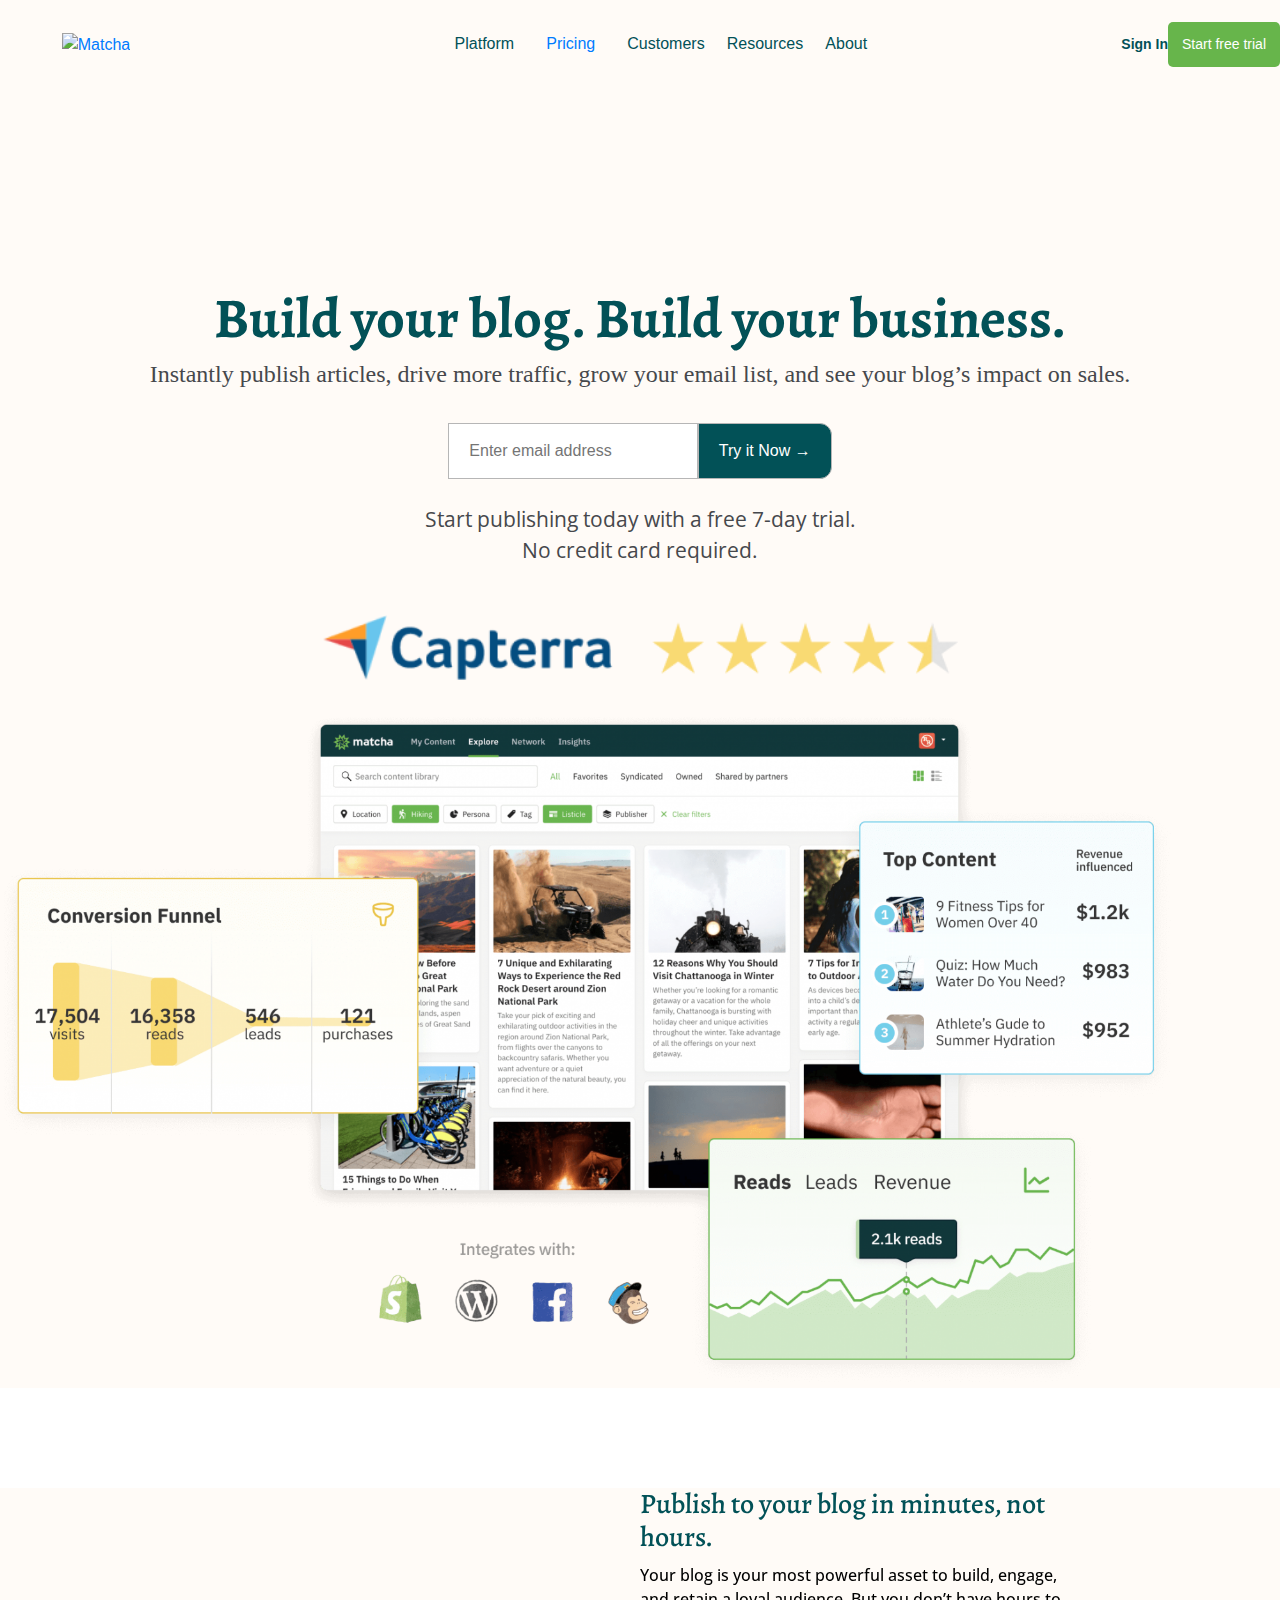
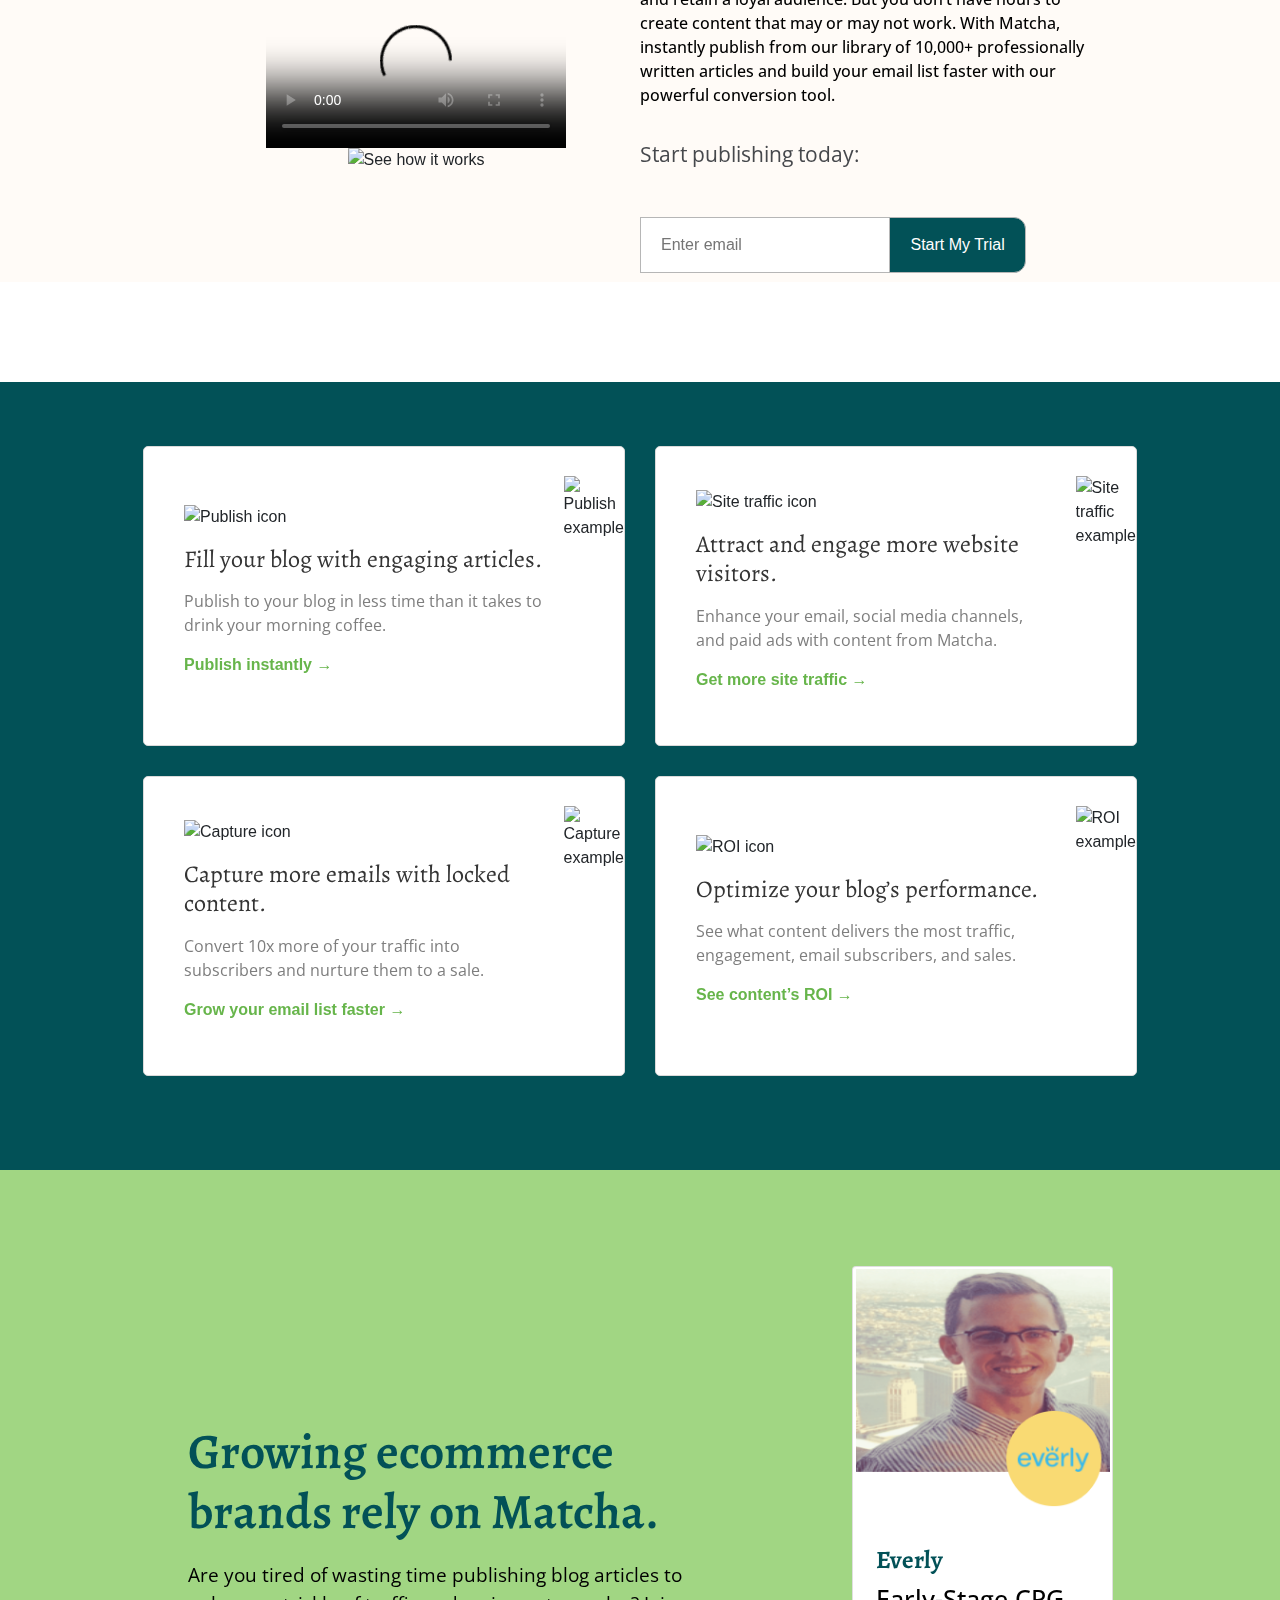
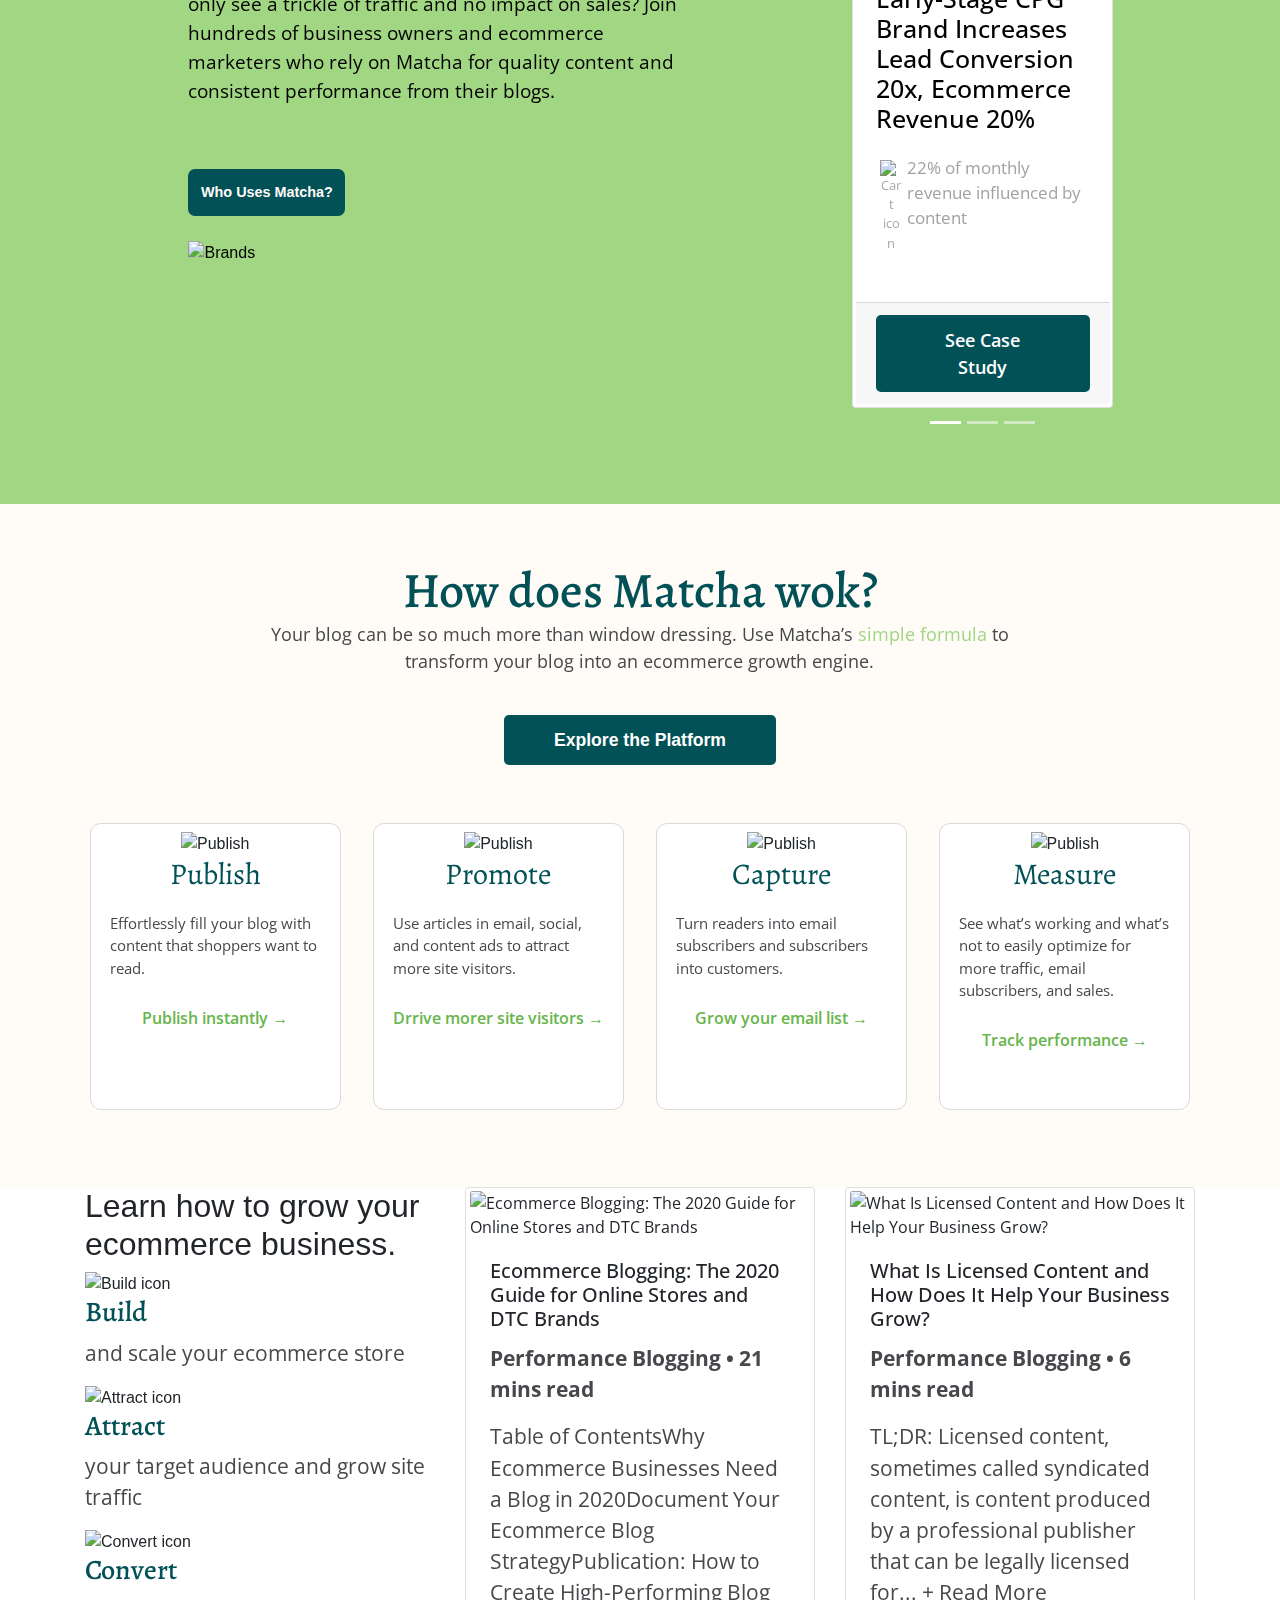
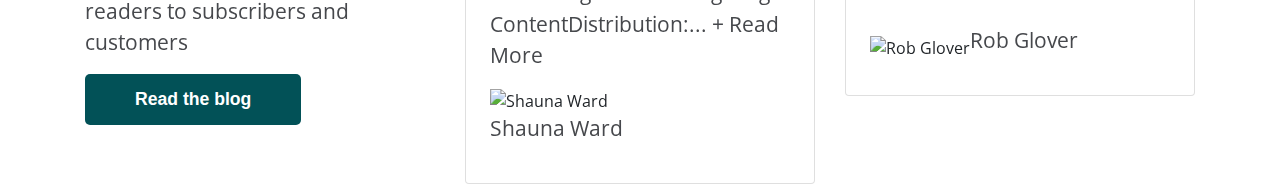
==== index.html @ ad8597c1 "AÑADIENDO DISEÑO" ====
<!DOCTYPE html>
<html>
  <head>
    <html lang="es"/>
    <meta charset="utf-8">
    <link rel="stylesheet" type="text/css" href="/scss/output.css" />
    <link rel="stylesheet" type="text/css" href="CSS/styles.css" />
    <link rel="stylesheet" type="text/css" href="CSS/bootstrap.css" />
    <meta name="viewport" content="width=device-width,initial-scale=1.0,user-scalable=no" />
    <link rel="preconnect" href="https://fonts.gstatic.com">
    <link href="https://fonts.googleapis.com/css2?family=Open+Sans&display=swap" rel="stylesheet">      
    <title>Matcha</title>
  </head>
  <body >
   
      <!-- OCULTAR BARRA
      <section class="fixed-header"> 
<header class="header">
  
  <a href="#" class="logo" >
    <img src="http://getmatcha.com/wp-content/themes/getmatcha/img/footer_logo.svg" alt="Matcha" />
  </a>
 
  <nav class="navbar">
    <ul class="menu-item">
      <li>Platform</li>
      <li>Pricing</li>
      <li>Customers</li>
      <li>Resources</li>
      <li>About</li>
    </ul>
  </nav>

  <div class="actions">
    <a>Sign In</a>
    <button>Start free trial</button>
  </div>
</header>
 </section>
    -->  
     <!-- BARRA DE NAVEGACION DE BOOTSTRAP -->
  
  <nav class=" navbar navbar-expand-lg navbar-light  fixed-top"  style="padding:0%;">
      <a href="#" class="logo" >
    <img src="http://getmatcha.com/wp-content/themes/getmatcha/img/footer_logo.svg" alt="Matcha" />
  </a>
    <button
      class="navbar-toggler"
      type="button"
      data-toggle="collapse"
      data-target="#navbarSupportedContent"
      aria-controls="navbarSupportedContent"
      aria-expanded="false"
      aria-label="Toggle navigation"
    >
      <span class="navbar-toggler-icon"></span>
    </button>

    <div class="collapse navbar-collapse" id="navbarSupportedContent">
      <ul class="navbar-nav mx-auto menu-item">
        <li class="li">Platform</li>
      <li class="li" ><a href="pricing.html" target="_blank">Pricing</a></li>
      <li class="li">Customers</li>
      <li class="li">Resources</li>
      <li class="li">About</li>
        
      </ul>
      <form class="signup-form form-inline actions justify-content-end">
    <a>Sign In </a>
    <button>Start free trial</button>

      </form>
    </div>
  </nav>
<article class="main"> 
        
        
        <h1 class="titulop"><b>Build your blog. Build your business.</b></h1>
        <h4 class="parrafos">Instantly publish articles, drive more traffic, grow your email list, and see your blog’s impact on sales.
        </h4>
        <form class="signup-form"><div class="lineal">
                <input type="email"  class="indos" placeholder="Enter email address"  required />
                <button type="submit"  class="buttomd" style="border-top-right-radius:12px;
                                                              border-bottom-right-radius:12px;">Try it Now &rarr;</button>
                </div>
        </form>
    <p>Start publishing today with a free 7-day trial.<br>
            No credit card required.    </p>
               
         <img src="IMG/cap.png" class="img"  width="700px" style="padding: 2.5%;" />
        
         <img src="IMG/banner.png" class="img"  width="1300px" />
         
         
        
</article>
<section class="promo" style="background-color: #fffbf7;">
  <article class="explanatory-video">
  <video class="video"
    controls
    poster="http://cdn.videvo.net/videvo_files/video/premium/video0036/thumbnails/computer_code00_small.jpg"
  >
    <source
      type="video/webm"
      src="http://cdn.videvo.net/videvo_files/video/premium/video0036/small_watermarked/computer_code00_preview.webm"
    />
    <source
      type="video/mp4"
      src="http://cdn.videvo.net/videvo_files/video/premium/video0036/small_watermarked/computer_code00_preview.mp4"
    />
  </video>
   <img
      src="http://getmatcha.com/wp-content/themes/getmatcha/img/see_how_it_works.png"
      alt="See how it works"
    />  
    </article>
      <article class="publish">
    <h3>Publish to your blog in minutes, not hours.</h3>
    <p class="publishc">
      Your blog is your most powerful asset to build, engage, and retain a
      loyal audience. But you don’t have hours to create content that may or
      may not work. With Matcha, instantly publish from our library of
      10,000+ professionally written articles and build your email list
      faster with our powerful conversion tool.
    </p>
    <form class="signup-form">
     <div class="left">
      <p class="lineado">Start publishing today: </p><br>
    
        <input type="email" class="indos" placeholder="Enter email" >
        <button type="submit" class="buttomd" style="border-bottom-right-radius: 12px;
                                                    border-top-right-radius: 12px;">Start My Trial</button>
     </div>
    </form>
    </article>
 </section>
<section class="features">
  <article class="feature-card">
    <div class="feature-content">
      <figure>
        <img
          src="http://getmatcha.com/wp-content/themes/getmatcha/img/icon_publish.png"
          alt="Publish icon"
        />
      </figure>
      <h3>Fill your blog with engaging articles.</h3>
      <p>
        Publish to your blog in less time than it takes to drink your
        morning coffee.
      </p>
      <a href="">Publish instantly →</a>
    </div>
    <div class="feature-image">
      <figure>
        <img
          src="http://getmatcha.com/wp-content/themes/getmatcha/img/image_publish.png"
          alt="Publish example"
        />
      </figure>
    </div>
  </article>
  <article class="feature-card">
    <div class="feature-content">
      <figure>
        <img
          src="http://getmatcha.com/wp-content/themes/getmatcha/img/icon_site_traffic.png"
          alt="Site traffic icon"
        />
      </figure>
      <h3>Attract and engage more website visitors.</h3>
      <p>
        Enhance your email, social media channels, and paid ads with content
        from Matcha.
      </p>
      <a href="">Get more site traffic →</a>
    </div>
    <div class="feature-image">
      <figure>
        <img
          src="http://getmatcha.com/wp-content/themes/getmatcha/img/image_site_traffic.png"
          alt="Site traffic example"
        />
      </figure>
    </div>
  </article>
  <article class="feature-card">
    <div class="feature-content">
      <figure>
        <img
          src="http://getmatcha.com/wp-content/themes/getmatcha/img/icon_capture.png"
          alt="Capture icon"
        />
      </figure>
      <h3>Capture more emails with locked content.</h3>
      <p>
        Convert 10x more of your traffic into subscribers and nurture them
        to a sale.
      </p>
      <a href="">Grow your email list faster →</a>
    </div>
    <div class="feature-image">
      <figure>
        <img
          src="http://getmatcha.com/wp-content/themes/getmatcha/img/image_capture.png"
          alt="Capture example"
        />
      </figure>
    </div>
  </article>
  <article class="feature-card">
    <div class="feature-content">
      <figure>
        <img
          src="http://getmatcha.com/wp-content/themes/getmatcha/img/icon_roi.png"
          alt="ROI icon"
        />
      </figure>
      <h3>Optimize your blog’s performance.</h3>
      <p>
        See what content delivers the most traffic, engagement, email
        subscribers, and sales.
      </p>
      <a href="">See content’s ROI →</a>
    </div>
    <div class="feature-image">
      <figure>
        <img
          src="http://getmatcha.com/wp-content/themes/getmatcha/img/image_roi.png"
          alt="ROI example"
        />
      </figure>
    </div>
  </article>
</section>
<section class="articulos">

<article class="artuno">
<h1  class="titulo">Growing ecommerce brands rely on Matcha.</h1>
<p class="fontart" >Are you tired of wasting time publishing blog articles to only see a trickle of traffic and no impact on sales? Join hundreds of business owners and ecommerce marketers who rely on Matcha for quality content and consistent performance from their blogs.</p><br>
 <br><button  class="botona">
          Who Uses Matcha?
        </button><br><br>
        <figure>
          <img
            src="http://getmatcha.com/wp-content/uploads/2019/09/brands_group.png"
            alt="Brands"
          class="img" width="700px" />
        </figure>
</article>

<article class="artdos">
  <div
    id="carouselExampleIndicators"
    class="carousel slide"
    data-ride="carousel"
  >
   
    <div class="carousel-inner">
      <div class="carousel-item active">
     <div class="card">
                <div class="card-media">
                  <figure>
                    <img
                      src="IMG/Captura.PNG"
                      alt="Everly worker" width ="800px"  class="imgx"
                    />
                  </figure>
                  <div class="company" style="display: none;">
                    <img
                      src="http://getmatcha.com/wp-content/uploads/2019/05/everly_logo_blue_v3_x60@2x.png"
                      alt="Everly"  class="img"  width="800px"
                    />
                  </div>
                </div>
                <div class="card-body">
                  <h4 class="fontc3">Everly</h4>
                  <h2 class="fontc1">
                    Early-Stage CPG <br>Brand Increases <br>Lead Conversion <br>20x,
                    Ecommerce<br> Revenue 20%
                  </h2>
                  <div class="results">
                    <img
                      src="http://getmatcha.com/wp-content/themes/getmatcha/img/icon_cart.png"
                      alt="Cart icon" class="img" width="31px" style="padding: 2%;"
                    />
                    <p class="fontc2">22% of monthly revenue influenced by content</p>
                  </div>
                </div>
                <div class="card-footer"> <center>
                  <button class="buttom">See Case Study</button></center>
                </div>
              </div>
      </div>
      <div class="carousel-item">
        <div class="card">
                <div class="card-media">
                  <figure>
                    <img
                      src="IMG/Capturados.PNG"
                      alt="Everly worker" width ="800px"  class="imgx"
                    />
                  </figure>
                  <div class="company" style="display: none;">
                    <img
                      src="http://getmatcha.com/wp-content/uploads/2019/05/everly_logo_blue_v3_x60@2x.png"
                      alt="Everly"  class="img"  width="800px"
                    />
                  </div>
                </div>
                <div class="card-body">
                  <h4 class="fontc3">Sea to Summit</h4>
                  <h2 class="fontc1">
                    Sea to Summit’s <br>Ecommerce Site <br> Traffic Climbs <br>189%, New<br> Subscribers 820%
                  </h2>
                  <div class="results">
                    <img
                      src="http://getmatcha.com/wp-content/themes/getmatcha/img/icon_cart.png"
                      alt="Cart icon" class="img" width="31px" style="padding: 2%;"
                    />
                    <p class="fontc2">500% increase in traffic from social media</p>
                  </div>
                </div>
                <div class="card-footer"> <center>
                  <button class="buttom">See Case Study</button></center>
                </div>
              </div>
      </div>
      <div class="carousel-item">
        <div class="card">
                <div class="card-media">
                  <figure>
                    <img
                      src="IMG/capturatres.PNG"
                      alt="Everly worker" width ="800px"  class="imgx"
                    />
                  </figure>
                  <div class="company" style="display: none;">
                    <img
                      src="http://getmatcha.com/wp-content/uploads/2019/06/mambe-logo-1.png"
                      alt="Everly"  class="img"  width="800px"
                    />
                  </div>
                </div>
                <div class="card-body">
                  <h4 class="fontc3">Mambe Waterproof Blankets</h4>
                  <h2 class="fontc1">
                   How Mambe <br> Increased Conversions by<br> 327%, Reduced CPL <br>by 60%
                  </h2>
                  <div class="results">
                    <img
                      src="http://getmatcha.com/wp-content/themes/getmatcha/img/icon_target.png"
                      alt="Cart icon" class="img" width="31px" style="padding: 2%;"
                    />
                    <p class="fontc2">+327% more popup conversions at a 60% lower cost</p>
                  </div>
                </div>
                <div class="card-footer"> <center>
                  <button class="buttom">See Case Study</button></center>
                </div>
              </div>
      </div>
    </div>
 <ol class="carousel-indicators" >
      <li
        data-target="#carouselExampleIndicators"
        data-slide-to="0"
        class="active"
      ></li>
      <li data-target="#carouselExampleIndicators" data-slide-to="1"></li>
      <li data-target="#carouselExampleIndicators" data-slide-to="2"></li>
    </ol>
  </div>

            
            
</article>


</section>
      <section class="cinco">
      
      <h1 class="verde n1" >How does Matcha wok?</h1>
      <p class="fontcart n2">
        Your blog can be so much more than window dressing. Use Matcha’s
        <a href="#" class="n3">simple formula</a> to transform your blog into an ecommerce
        growth engine.
      </p><br>
      <button class="buttom">Explore the Platform</button>
      
      
      </section>
      <section class="grid-container" id="escritorio">
    
  <div class="grid-item1">
      <img src="http://getmatcha.com/wp-content/themes/getmatcha/img/ill-publish.png" alt="Publish" class="img" width="300px">
    
    <h2  class="n4">Publish</h2>
      <p class="n6">
      Effortlessly fill your blog with content that shoppers want to read.
      </p>
      <a href="" class="n7">
      Publish instantly →
      </a>
          </div>
      
                       
      
    
      <div class="grid-item1">
            <img src="http://getmatcha.com/wp-content/themes/getmatcha/img/ill-promote.png"  alt="Publish" class="img" width="600px">
         
    <h2 class="n4">Promote</h2>
      <p class="n6">
      Use articles in email, social, and content ads to attract more site visitors.
      </p>
      <a href="" class="n7">
      Drrive morer site visitors →
      </a>
              </div>
            
      <div class="grid-item1">
    <img src="http://getmatcha.com/wp-content/themes/getmatcha/img/ill-capture.png"alt="Publish" class="img" width="300px">
     
    <h2 class="n4">Capture</h2>
      <p class="n6">
      Turn readers into email subscribers and subscribers into customers.
      </p>
      <a href="" class="n7">
      Grow your email list →
      </a>
     
          </div> 
    
    
           <div class="grid-item1">
                <img src="http://getmatcha.com/wp-content/themes/getmatcha/img/ill-measure.png"  alt="Publish" class="img" width="280px">
    <h2 class="n4">Measure</h2>
      <p class="n6">
      See what’s working and what’s not to easily optimize for more traffic, email subscribers, and sales. 
      </p>
      <a href="" class="n7">
      Track performance →
      </a><br><br><br>
                  
                      
              
        
               </div>
</section>
      
<section class="grid-container" id="movil">
    
  <div class="grid-item1">
      <div class="row">
                  
                       <div class="col">
    <img src="https://getmatcha.com/wp-content/themes/getmatcha/img/icon_content.png" alt="Content icon" class="card-step-icon" width="20px">                       
    <h2  class="n4">Publish</h2>
      <p class="n6">
      Effortlessly fill your blog with content that shoppers want to read.
      </p>
      <a href="" class="n7">
      Publish instantly →
      </a>
          </div>
       <div class="col">
                       <img src="http://getmatcha.com/wp-content/themes/getmatcha/img/ill-publish.png" alt="Publish" class="img" width="300px"></div>
      
      </div></div>
      <div class="grid-item1">
          <div class="row">
               
              <div class="col">
    <img src="https://getmatcha.com/wp-content/themes/getmatcha/img/icon_channels.png" alt="Icono de canales" class="card-step-icon" width="20px">              
    <h2 class="n4">Promote</h2>
      <p class="n6">
      Use articles in email, social, and content ads to attract more site visitors.
      </p>
      <a href="" class="n7">
      Drrive morer site visitors →
      </a>
              </div>
              <div class="col">
          <img src="http://getmatcha.com/wp-content/themes/getmatcha/img/ill-promote.png"  alt="Publish" class="img" width="600px">
              </div></div></div>
      <div class="grid-item1">
           <div class="row">
                   
                <div class="col">
    <img src="https://getmatcha.com/wp-content/themes/getmatcha/img/icon_funnel.png" alt="Icono de embudo" class="card-step-icon" width="20px">                
    <h2 class="n4">Capture</h2>
      <p class="n6">
      Turn readers into email subscribers and subscribers into customers.
      </p>
      <a href="" class="n7">
      Grow your email list →
      </a>
    </div>
               <div class="col">
          <img src="http://getmatcha.com/wp-content/themes/getmatcha/img/ill-capture.png"alt="Publish" class="img" width="300px">
                       </div>
               </div>
          </div> 
    
    
           <div class="grid-item1">
               <div class="row">
               
                   <div class="col">
<img src="https://getmatcha.com/wp-content/themes/getmatcha/img/icon_chart.png" alt="Icono de gráfico" class="card-step-icon" width="20px">                       
    <h2 class="n4">Measure</h2>
      <p class="n6">
      See what’s working and what’s not to easily optimize for more traffic, email subscribers, and sales. 
      </p>
      <a href="" class="n7">
      Track performance →
      </a><br>
                   </div>
                       <div class="col">
               <img src="http://getmatcha.com/wp-content/themes/getmatcha/img/ill-measure.png"  alt="Publish" class="img" width="280px">
                       </div>
    </div>
               </div>
</section>

<section class="blog">

  <section class="container blog">
    <div class="row">
      <div class="col">
        <h2 class="title">Learn how to grow your ecommerce business.</h2>
        <article class="process-list">
          <div class="process">
            <div class="process-icon">
              <img src="https://bedu-fef.netlify.app/icons/build.svg" alt="Build icon" width="100px" />
            </div>
            <div class="process-description">
              <h3>Build</h3>
              <p>and scale your ecommerce store</p>
            </div>
          </div>
          <div class="process">
            <div class="process-icon">
              <img src="https://bedu-fef.netlify.app/icons/attract.svg" alt="Attract icon"width="100px" />
            </div>
            <div class="process-description">
              <h3>Attract</h3>
              <p>your target audience and grow site traffic</p>
            </div>
          </div>
          <div class="process">
            <div class="process-icon">
              <img src="https://bedu-fef.netlify.app/icons/convert.svg" alt="Convert icon" width="100px" />
            </div>
            <div class="process-description">
              <h3>Convert</h3>
              <p>readers to subscribers and customers</p>
            </div>
          </div>
        </article>
        <button class="buttom">Read the blog</button>
      </div>
      <div class="col">
        <div class="card">
          <img
            src="https://getmatcha.com/wp-content/uploads/2019/03/david-marcu-114194-1052x699.jpg"
            class="card-img-top"
            alt="Ecommerce Blogging: The 2020 Guide for Online Stores and DTC Brands"
          />
          <div class="card-body">
            <h5 class="card-title">
              Ecommerce Blogging: The 2020 Guide for Online Stores and DTC Brands
            </h5>
            <p class="metadata">
              <strong class="category">Performance Blogging </strong>
              <strong class="read-time">• 21 mins read</strong>
            </p>
            <p class="card-text">
              Table of ContentsWhy Ecommerce Businesses Need a Blog in
              2020Document Your Ecommerce Blog StrategyPublication: How to Create
              High-Performing Blog ContentDistribution:...
              <span class="read-more">+ <a>Read More</a></span>
            </p>
            <div class="author">
              <img
                src="https://secure.gravatar.com/avatar/b1c37d9c6b3a36a5eb64d7112bf71ca4?s=96&d=retro&r=g"
                alt="Shauna Ward"
              />
              <p>Shauna Ward</p>
            </div>
          </div>
        </div>
      </div>
      <div class="col">
        <div class="card">
          <img
            src="https://getmatcha.com/wp-content/uploads/2019/06/arnel-hasanovic-MNd-Rka1o0Q-1049x699.jpg"
            class="card-img-top"
            alt="What Is Licensed Content and How Does It Help Your Business Grow?"
          />
          <div class="card-body">
            <h5 class="card-title">
              What Is Licensed Content and How Does It Help Your Business Grow?
            </h5>
            <p class="metadata">
              <strong class="category">Performance Blogging </strong>
              <strong class="read-time">• 6 mins read</strong>
            </p>
            <p class="card-text">
              TL;DR: Licensed content, sometimes called syndicated content, is
              content produced by a professional publisher that can be legally
              licensed for...
              <span class="read-more">+ <a>Read More</a></span>
            </p>
            <div class="author d-flex align-items-center">
              <img
                src="https://secure.gravatar.com/avatar/c2f0381c76fae0875a4c15deb4e0a2f8?s=96&d=retro&r=g"
                alt="Rob Glover"
              />
              <p>Rob Glover</p>
            </div>
          </div>
        </div>
      </div>
      </div>
      </div>
    
    </div>

  </section>


</section>



<body>
 

  
  <script
  src="app.js" type="text/javascript"></script>
  
   <script
    src="JS/jquery.js" type="text/javascript"></script>
  <script
    src="JS/popper.js" type="text/javascript"
  ></script>
  <script
    src="JS/bootstrap.js" type="text/javascript"
  ></script>
 </body>    
  
</html>
---- scss/output.css ----
/*# sourceMappingURL=output.css.map */
---- CSS/styles.css ----
/*BARRA DE NAVEGACION*/
/*font Alegreya*/
@import url('https://fonts.googleapis.com/css2?family=Alegreya:wght@900&display=swap');
/*Inicializando valores en todos los elementos*/
*{
  box-sizing: border-box;
  margin: 0;
  padding: 0;
    backface-visibility: hidden;
 
}
.titulop {
    font-size: 3.5em;
}
.parraafos
{
    color: #46484c;
    font-family: "Slabo 27px", serif;
    font-size: 20px;
    margin-bottom: 30px;
}
input {
    border: 1px solid #b6b6b6;
    padding: 6px 20px;
    width: 60%;
    max-width: 250px;
}

.n7{
text-decoration:none;
}

.left{
    text-align: left;
}
.verde
{
 color: #025157;   
    padding: 0;
    margin: 0;
}
.cursivas
{
    font-family: "Alegreya", serif;
      padding: 0;
    margin: 0;
}

.video
{
  margin:0 auto;
height: auto; 
max-width: 100%;
justify-content: center;  
}
.img
{
margin: auto;
height: auto; 
padding: 0;
text-align: center;
max-width: 100%;
justify-content: center;
}
 h1 {
  color: #025157;
    font-weight: 600;
    font-size: 4.6em;
    font-family: "Alegreya", serif;
    margin: 30px 0 20px 0;
     backface-visibility: hidden;
}  
h3 {
  color: #025157;
    font-size: 2.6em;
    font-weight: 600;
    font-family: "Alegreya", serif;
    margin: 30px 0 20px 0;
        backface-visibility: hidden;
}
h4 {
  color: #46484c;
    font-weight: 600;
    font-size: 1.2em;
    font-family: "Slabo 27px", serif;
    margin: 15px 0 30px 0;
        backface-visibility: hidden;
}
p{
  color:#46484c;  
     font-size: 1.3em;
        backface-visibility: hidden;
    font-family: 'Open Sans', sans-serif;
}
form
{
    padding-top: 2%;
    padding-bottom: 2%;
    margin: 0;
}

.indos
{
      border: 1px solid #b6b6b6;
    padding: 15px 20px;
    width: 60%;
    max-width: 250px;

}
.buttomd
{
     background-color: #025157;
  color: #fff;
  border: none;
      border: 1px solid #b6b6b6;
  border-top-left-radius: 0;
  border-bottom-left-radius: 0;
  padding: 15px 20px;
  margin-left: -5px;
}

/*barra navegacion */

.fixed-header {
  position: fixed;
  top: 0;
  left: 0;
  right: 0;
    z-index:100000;
}
.navbar-light
{
    margin:0;
    padding:0;
}
#color{
    background-color: #fffbf7;
}

li {
  display: inline;
  font-weight:500;
     font-size: 1em;
    padding-right: .5%;
    font-weight: 500;
}
.header > * {
  display: inline-block;
   font-size: 16px;
  vertical-align: middle;
  height: 100%;
 
  font-family: 'Roboto', sans-serif;

}
.logo {
  width: 15%;
}

.navbar {
  width: 100%;
  text-align: center;
  color: #025157;
  font-weight: 500;
    justify-content: center;
    margin: 0 auto;
    background-color: #fffbf7;
padding:0%;
}
.nav-item, .nav-link {
  color: #025157;
}

.navbar-toggler {
  border-color: #025157;
}

.navbar-toggler-icon {
  background-image: url("data:image/svg+xml,%3csvg xmlns='http://www.w3.org/2000/svg' width='30' height='30' viewBox='0 0 30 30'%3e%3cpath stroke='rgb(3, 81, 77)' stroke-linecap='round' stroke-miterlimit='10' stroke-width='2' d='M4 7h22M4 15h22M4 23h22'/%3e%3c/svg%3e");
}
.actions {
  text-align: right;
  font-weight: 600;
  font-size: 14px;
    margin-right:0 auto;
}
.li, li  > * {
  margin-right: 10px;
  margin-left: 10px;
}
.actions a {
  color: #67b54b;
}
.logo > img {
  height: 100%;
}
.menu-item {
  display: inline;
  margin-right: 25px;
  margin-left: 25px;
    margin: 0 auto;
}

.actions button {
  color: white;
  background-color: #67b54b;
  padding-left: 14px;
  padding-right: 14px;
  padding-top: 12px;
  padding-bottom: 12px;
  border: 0;
  border-radius: 5px;
}


/*SECCION UNO*/
.main{
  padding-top: 285px;       
max-width: 100%;
text-align: center;
height: auto;
  background-color: #fffbf7;
}
          
.centrado, 
{
justify-content: center;
text-align: center;
}
      




/*SECCION DOS*/


.promo {
  display: flex;
  width: 100%;
  margin: 100px auto;
  align-items: center;
      background-color: #fffbf7;
    padding-left:15%;
    padding-right: 15%;
   
}
.explanatory-video {
  display: flex;
  flex-direction: column;
  align-items: center;
  flex: 1;
     background-color: #fffbf7; 
}

.publish {
  flex: 1;
     background-color: #fffbf7; 
}
.lineal
{
  text-align: center;
}
    
 .lineado
{
    padding: 1.5% 0 1.5% 0;
}
.publishc
{
color: black;
    font-size: 1em;
    font-weight: 500;
}
    
 
/*SECCION TRES*/
.features {
  background-color: #025157;
  padding: 5% 10%;
  display: grid;
  grid-template: repeat(2, 330px) / repeat(2, 1fr);
}

.features .feature-card {
  margin-bottom: 30px;
  margin-left: 15px;
  margin-right: 15px;
  background-color: #fff;
  border: 1px solid #dadada;
  border-radius: 5px;
  display: flex;
  align-items: center;
  overflow: hidden;
}

.features .feature-card .feature-content {
  padding: 30px 20px 40px 40px;
  flex: 2;
}

.features .feature-card .feature-content > * {
  margin-bottom: 1rem;
  margin-top: 0;
}

.features .feature-card .feature-content img {
  width: 50px;
}

.features .feature-card .feature-content h3 {
  font-size: 24px;
  color: #343434;
  font-weight: 400;
}

.features .feature-card .feature-content p {
  font-size: 16px;
  color: #7e7e7e;
  font-weight: 400;
}

.features .feature-card .feature-content a {
  font-size: 16px;
  color: #67b54b;
  font-weight: 600;
  text-decoration: none;
}

.features .feature-card .feature-image {
  flex: 0;
  width: 40%;
  right: 50px;
  height: 80%;
}

.features .feature-card .feature-image figure,
.features .feature-card .feature-image img {
  margin-top: 0;
  height: 100%;
}
    
  /*SECCION CUATRO*/  
    
   .articulos {
  display: flex;
  width: 100%;
  margin: 0 auto;
  align-items: center;
  padding:7.5%;
      background-color: #a1d683;
	  justify-content:center;
	  height:auto;
	  color:black;
} 
    .artuno {
  width: 50%;
  margin: 0 auto;
  align-items: center;
 color:black;
	  justify-content:center;
	 padding:2%;
	  height:auto;
        background-color: #a1d683;
} 
.fontart
{
	font-size:1.2em;
	color:black;
	text-align:left;
    font-family: 'Open Sans', sans-serif;
}
  
.artdos {
  width: 24%;
  margin: 0% auto;
  align-items: center;
	  justify-content:center;
	  height:auto;
     background-color: white;
    border-radius: 15px;
    padding: 0%;
    
} 
  
.titulo
{
     color: #025157;
    font-weight: 600;
    font-size: 3.1em;
    font-family: "Alegreya", serif;
    margin: 30px 0 20px 0;
     backface-visibility: hidden;
}
    
    
  .botona
{
    padding: 2.5%;
    background-color: #025157;
    color: #fffbf7;
    border :none;
    font-size: .9em;
    margin: 0;
    border-radius: 7px;
    font-weight: 600;
}  

.card
{
    max-width: 100%;
    padding: 1%;
    height: auto;
    justify-content: center;
    text-align: left;
    margin: 0 auto;
        font-family: 'Open Sans', sans-serif;
}
.card-body
{

padding-right: 5%;
    padding-left: 5%;

}

.results
{
    display: flex;
    align-content: center;
    font-size: .8em;
    padding-bottom: 25px;
     padding-top: 15px;
    color: darkgray;
}
.card-footer
{
    max-width: 100%;
    height: auto;
    margin: 0 auto;
    justify-content: center;
    padding-bottom: 25px;
padding:0;
}

.buttom
{
    background-color: #025157;
    color: #fff;
    border: none;
border-radius: 5px;
    padding: 12px 50px;
    font-weight: 600;
    font-size: 1.1em;
    max-width: 100%;
    margin: 0 auto;
    justify-content: center;
}

.imgx
{
    margin:0% auto;
height: auto; 
padding: 0%;
text-align: center;
max-width: 100%;
justify-content: center;
  
}
.carousel-indicators {
    position: relative;
    justify-content: center;
    list-style: none;
    margin: -10%;
}

.fontc1
{
    font-size: 25px;
}
.fontc2
{
   margin-top: 0;
    margin-bottom: 1rem;
    color: #8b8b8bcc;
}
    .fontc3
{
        color: #025157;
    font-size: 25px;
    font-family: "Alegreya", serif;
    font-weight: bolder;
}
/*SECCION CINCO*/
    .cinco {
        max-width: 100%;
        height: auto;
        padding-top: 4.5%;
        padding-bottom: 4.5%;
        padding-left: 15%;
        padding-right: 15%;
        margin: 0 auto;
        justify-content: center;
        text-align: center;
 background-color: #fffbf7;
}

    .grid-container {
   grid-template-rows: 100%;
  grid-template-columns: 1fr 1fr 1fr 1fr;
  grid-gap: 2em;
        display: grid;
        max-width: 100%;
        padding-left: 7%;
        padding-right: 7%;
        height: auto;
        margin: 0 auto;
        justify-content: center;
          padding-bottom: 6%;
        background-color: #fffbf7;
}
    .grid-item1
        {
            background-color: white;
              border: 1px solid #dadada;
            border-radius: 11px;
            padding: 3%;
            text-align: center;
            justify-content: center;
            height: auto;
        }

.n1{
    font-size: 3.1em;
} 
    
.n2{
max-width: 90%;
    color: #46484c;
    font-size: 18px;
    font-weight: 400;
    line-height: 1.5;
    margin: 0 auto;
    margin-bottom: 16px;
}    
    
 .n3
{
    text-decoration: none;
    color: #a1d683;
}
.n4
{
    font-size: 30px;
    line-height: 36px;
    font-family: "Alegreya", serif;
    color: #025157;
    font-weight: 400;
    text-align: center;
}
.n6
{
      font-size: 15px;
    line-height: 1.5;
    color: #46484c;
    font-weight: 400;
    margin-bottom: 16px;
    text-align: left;
   padding: 5%;
}
.n7
{
       font-family: 'Open Sans', sans-serif;
        font-size: 16px;
    line-height: 1.4;
    color: #67b54b;
    font-weight: 600;
    text-decoration: none;
}

#movil
{
    display: none;
}
/*VERSION MOVIL*/



@media (max-width: 575px) {
  .navbar,
  .actions {
    display: none;
  }
    
#escritorio
    {
        display: none;
    }    

  #movil
{
    display: grid;
}


 .main{
  margin-top: 200px;       
max-width: 100%;
text-align: center;
height: auto;
  background-color: #fffbf7;
     padding: 4%;
}
    .img
{
margin: auto;
height: auto; 
padding: 0;
text-align: center;
max-width: 100%;
justify-content: center;
    padding: 3%;
}

  h1 {
    font-size: 30px;
  }
  .banner > img {
    width: 100%;
      height: auto;
  
  }     
  .promo {
    flex-direction: column;
    max-width: 100%;
  }


  .explanatory-video > video {
    width: 100%;
  }
  
  .publish {
    margin-top: 10px;
  }

  .publish > h3 {
    font-size: 25px;
    line-height: 1.2;
  }

  .publish > form {
    flex-direction: column;
  }

  .publish > form > div {
    height: 50px;
    margin-top: 10px;
  }

  .publish > form > div > input {
    width: 100%;
    color:black;
  }
    
    .features {
    grid-template: repeat(4, 1fr) / 1fr;
    padding-left: 0;
    padding-right: 0;
  }
  
  .feature-image {
    display: none;
  }
      /*SECCION CUATRO*/  
    
   .articulos {
  display: grid;
  width: 100%;
  margin: 0 auto;
  align-items: center;
  padding:2.5%;
      background-color: #a1d683;
	  justify-content:center;
	  height:auto;
	  color:black;
} 
    .artuno {
  width: 98%;
  margin: 0 auto;
  align-items: center;
 color:black;
	  justify-content:center;
	 padding:2%;
	  height:auto;
        background-color: #a1d683;
} 
.fontart
{
	font-size:1.2em;
	color:black;
	text-align:left;
    font-family: 'Open Sans', sans-serif;
}
  
.artdos {
  width: 95%;
  margin: 0 auto;
  align-items: center;
	  justify-content:center;
	  height:auto;
     background-color: white;
    border-radius: 15px;
    padding: 0;
padding: .5%;
    
} 
  
.titulo
{
     color: #025157;
    font-weight: 600;
    font-size: 3.1em;
    font-family: "Alegreya", serif;
    margin: 30px 0 20px 0;
     backface-visibility: hidden;
}
    
    
  .botona
{
    padding: 2.5%;
    background-color: #025157;
    color: #fffbf7;
    border :none;
    font-size: .9em;
    margin: 0;
    border-radius: 7px;
    font-weight: 600;
}  

.card
{
    max-width: 100%;
    padding: 1%;
    height: auto;
    justify-content: center;
    text-align: left;
    margin: 0 auto;
        font-family: 'Open Sans', sans-serif;
}
.card-body
{

padding-right: 5%;
    padding-left: 5%;

}

.results
{
    display: grid;
    align-content: center;
    font-size: .8em;
    padding-bottom: 50px;
     padding-top: 15px;
    color: darkgray;
}
.card-footer
{
    max-width: 100%;
    height: auto;
    margin: 0 auto;
    justify-content: center;
    padding-bottom: 45px;
}
/*SECCION CINCO*/
    .cinco {
        max-width: 100%;
        height: auto;
        padding-top: 4.5%;
        padding-bottom: 4.5%;
        margin: 0 auto;
        justify-content: center;
        text-align: center;
 
}

    .grid-container {
   grid-template-rows: auto;
  grid-template-columns: 1fr;
  grid-gap: 2.5em;
        display: grid;
        max-width: 100%;
        height: auto;
        margin: 0 auto;
        justify-content: center;
          padding: 6%;
        background-color: #fffbf7;
}
    .grid-item1
        {
            background-color: white;
              border: 1px solid #dadada;
            border-radius: 11px;
            padding: 3%;
            text-align: left;
            justify-content: center;
            height: auto;
        }
    
    
}
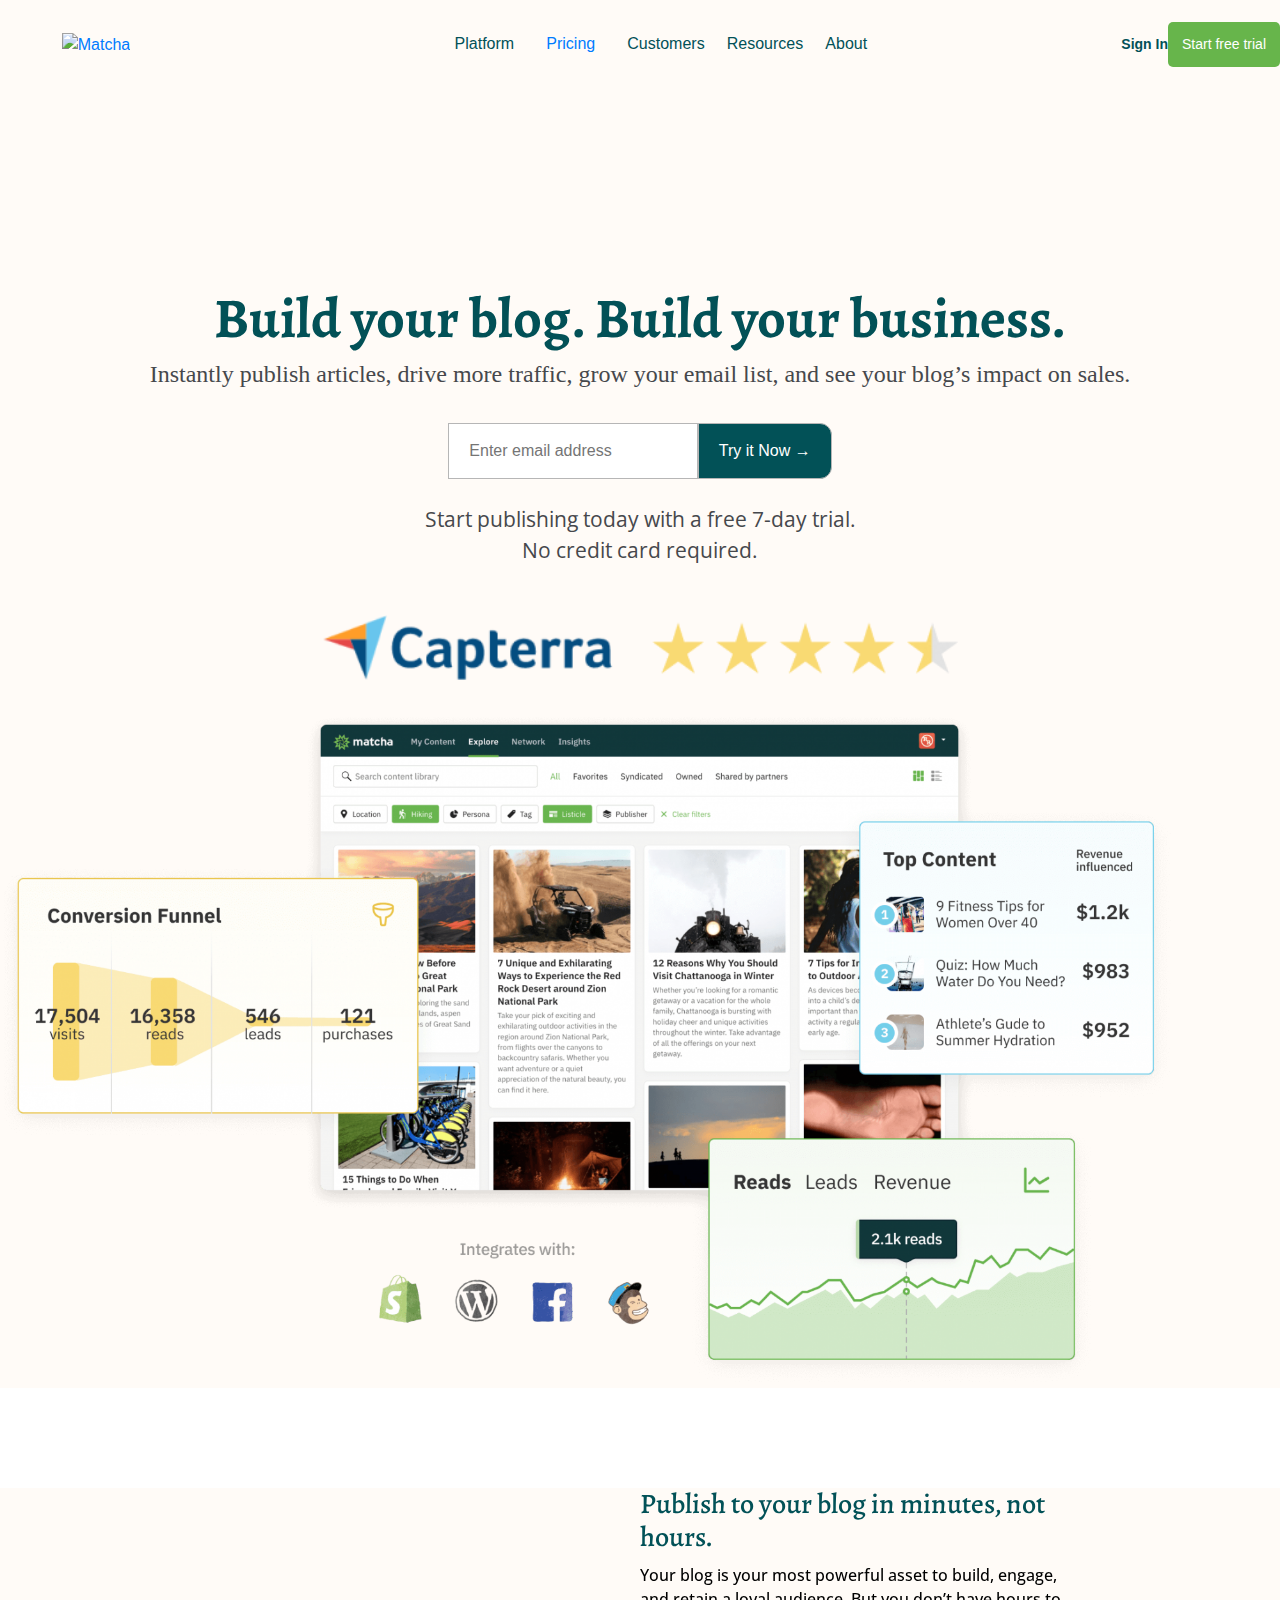
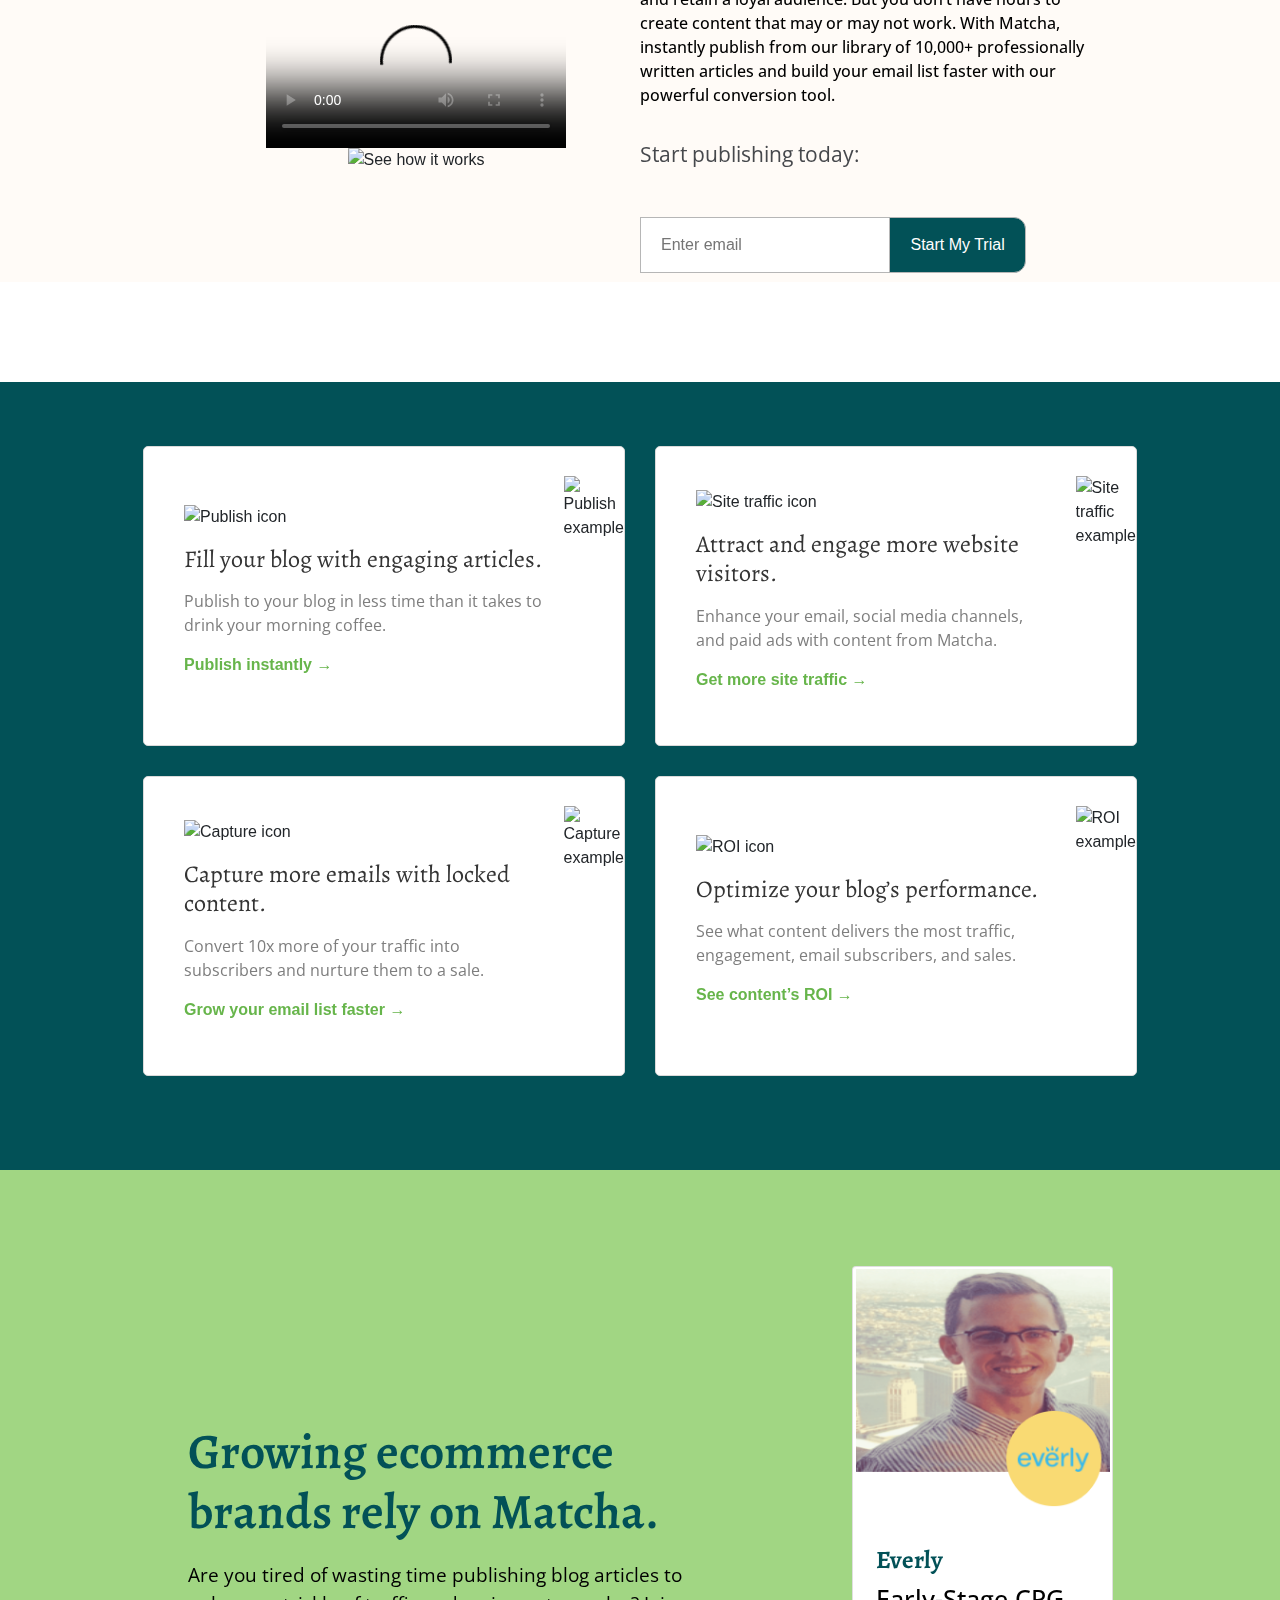
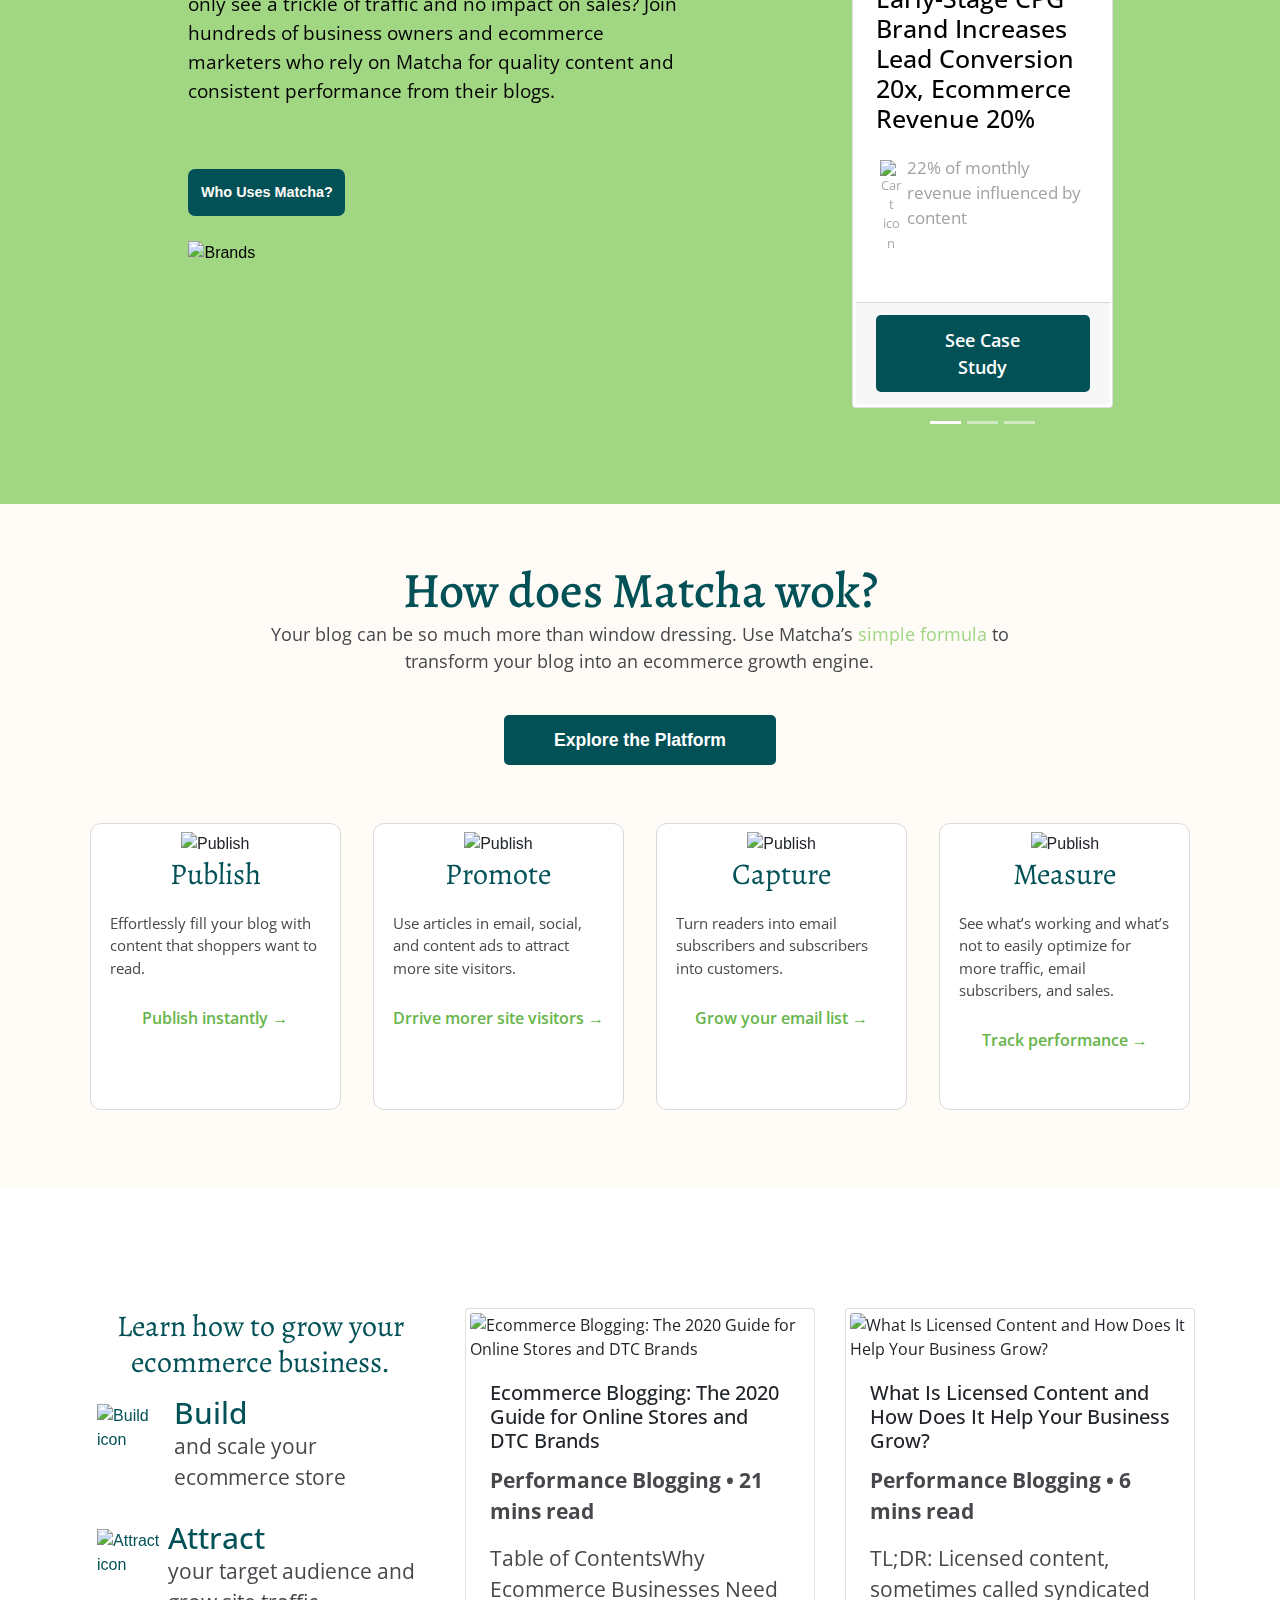
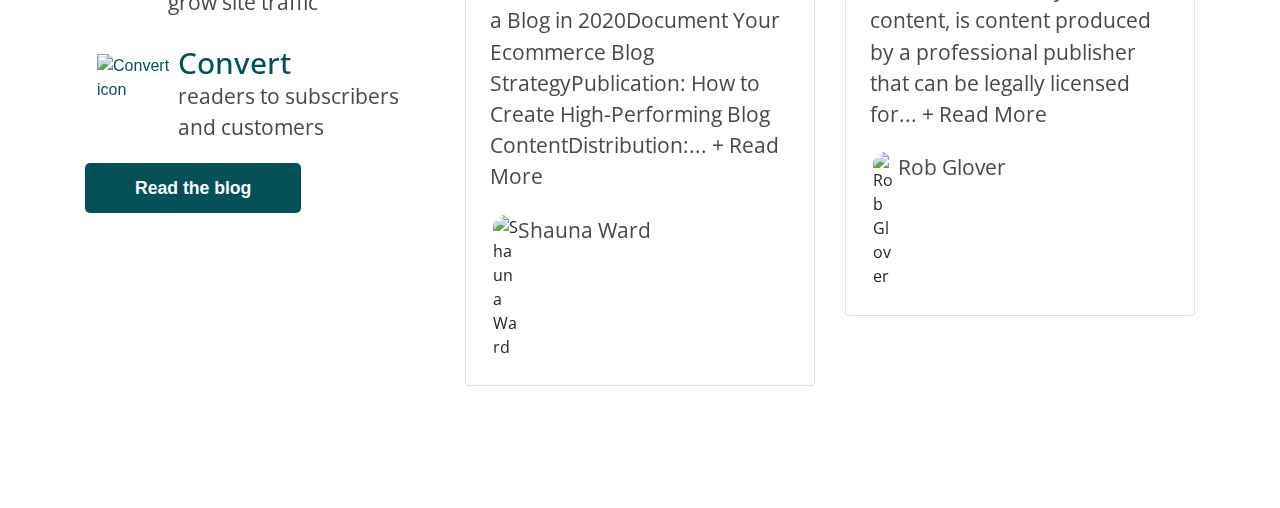
==== commit 638b3a09: "AGREGANDO ESTILOS A SECCION SEIS" ====
--- a/index.html
+++ b/index.html
@@ -528,33 +528,33 @@
   <section class="container blog">
     <div class="row">
       <div class="col">
-        <h2 class="title">Learn how to grow your ecommerce business.</h2>
+        <h2 class="title n4">Learn how to grow your ecommerce business.</h2>
         <article class="process-list">
           <div class="process">
             <div class="process-icon">
-              <img src="https://bedu-fef.netlify.app/icons/build.svg" alt="Build icon" width="100px" />
+              <img src="https://bedu-fef.netlify.app/icons/build.svg" alt="Build icon" width="50px" />
             </div>
             <div class="process-description">
-              <h3>Build</h3>
-              <p>and scale your ecommerce store</p>
+              <h3 class="n9">Build</h3>
+                  <p class="p">and scale your ecommerce store</p>
             </div>
           </div>
           <div class="process">
             <div class="process-icon">
-              <img src="https://bedu-fef.netlify.app/icons/attract.svg" alt="Attract icon"width="100px" />
+              <img src="https://bedu-fef.netlify.app/icons/attract.svg" alt="Attract icon"width="50px" />
             </div>
             <div class="process-description">
-              <h3>Attract</h3>
-              <p>your target audience and grow site traffic</p>
+              <h3  class="n9" >Attract</h3>
+              <p class="p">your target audience and grow site traffic</p>
             </div>
           </div>
           <div class="process">
             <div class="process-icon">
-              <img src="https://bedu-fef.netlify.app/icons/convert.svg" alt="Convert icon" width="100px" />
+              <img  src="https://bedu-fef.netlify.app/icons/convert.svg" alt="Convert icon" width="50px"  />
             </div>
             <div class="process-description">
-              <h3>Convert</h3>
-              <p>readers to subscribers and customers</p>
+              <h3  class="n9" >Convert</h3>
+              <p class="p">readers to subscribers and customers</p>
             </div>
           </div>
         </article>
@@ -584,7 +584,7 @@
             <div class="author">
               <img
                 src="https://secure.gravatar.com/avatar/b1c37d9c6b3a36a5eb64d7112bf71ca4?s=96&d=retro&r=g"
-                alt="Shauna Ward"
+                alt="Shauna Ward" width="25px" class="circulo"
               />
               <p>Shauna Ward</p>
             </div>
@@ -612,10 +612,10 @@
               licensed for...
               <span class="read-more">+ <a>Read More</a></span>
             </p>
-            <div class="author d-flex align-items-center">
+            <div class="author">
               <img
                 src="https://secure.gravatar.com/avatar/c2f0381c76fae0875a4c15deb4e0a2f8?s=96&d=retro&r=g"
-                alt="Rob Glover"
+                alt="Rob Glover" width="25px"  class="circulo"
               />
               <p>Rob Glover</p>
             </div>
--- a/CSS/styles.css
+++ b/CSS/styles.css
@@ -87,7 +87,7 @@
     margin: 15px 0 30px 0;
         backface-visibility: hidden;
 }
-p{
+.p, p{
   color:#46484c;  
      font-size: 1.3em;
         backface-visibility: hidden;
@@ -582,6 +582,46 @@
 #movil
 {
     display: none;
+    
+}
+/*SECCION SEIS*/
+
+.blog
+{
+max-width: 100%;
+height: auto;
+padding: 5%;    
+    
+}
+.n9{
+    color: #025157;
+    margin-bottom: 0;
+    font-size: 30px;
+    font-weight: 500;
+    font-family: "Open Sans", sans-serif;
+}
+.process, .author
+{
+    display: flex;
+    padding-top: 2%;
+    margin: 1%;
+    
+}
+
+
+.process-icon
+{
+    margin: 0 auto;
+    padding: 2.5%;
+    color: #025157;
+    margin-bottom: 0;
+  
+}
+.circulo
+{
+  max-width: 100%;
+    height: auto;
+    border-radius: 55px;
 }
 /*VERSION MOVIL*/
 
@@ -620,7 +660,7 @@
 text-align: center;
 max-width: 100%;
 justify-content: center;
-    padding: 3%;
+    
 }
 
   h1 {
@@ -786,6 +826,7 @@
         text-align: center;
  
 }
+    
 
     .grid-container {
    grid-template-rows: auto;
@@ -813,3 +854,4 @@
     
 }
 
+
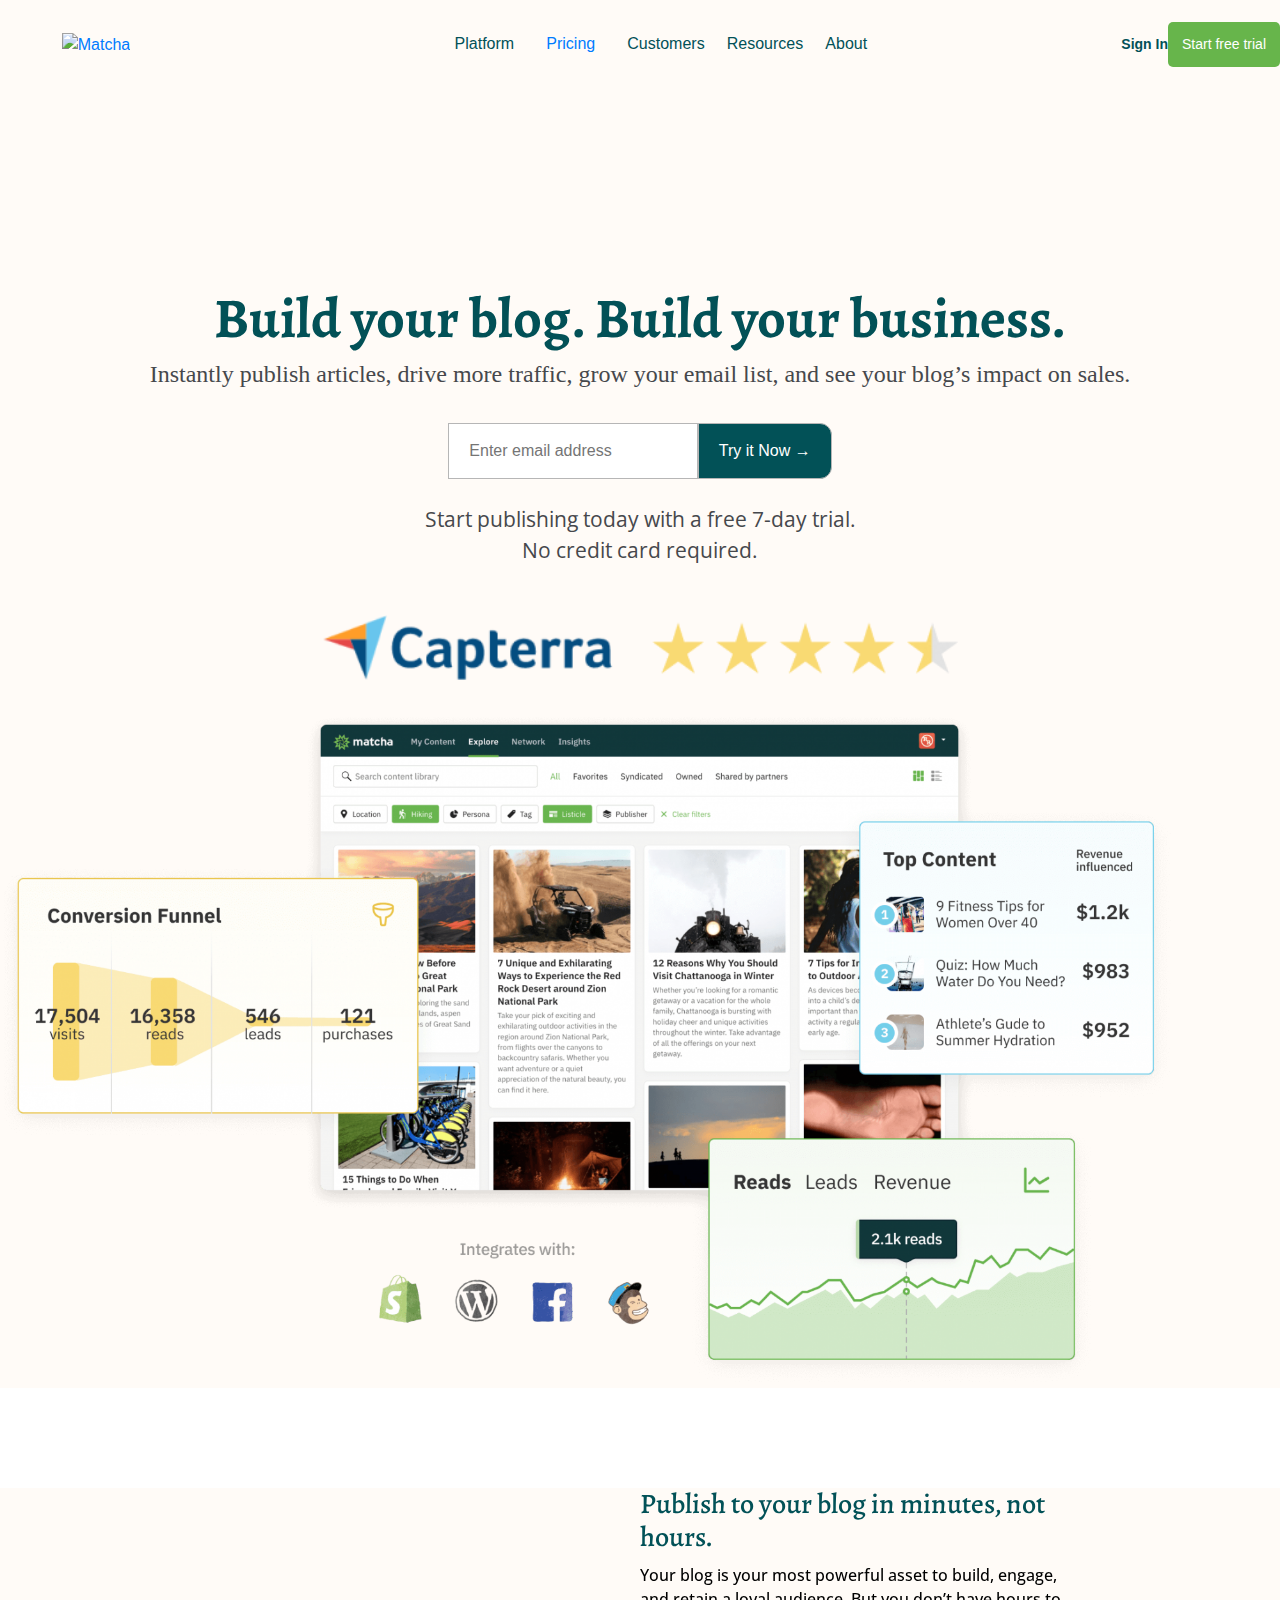
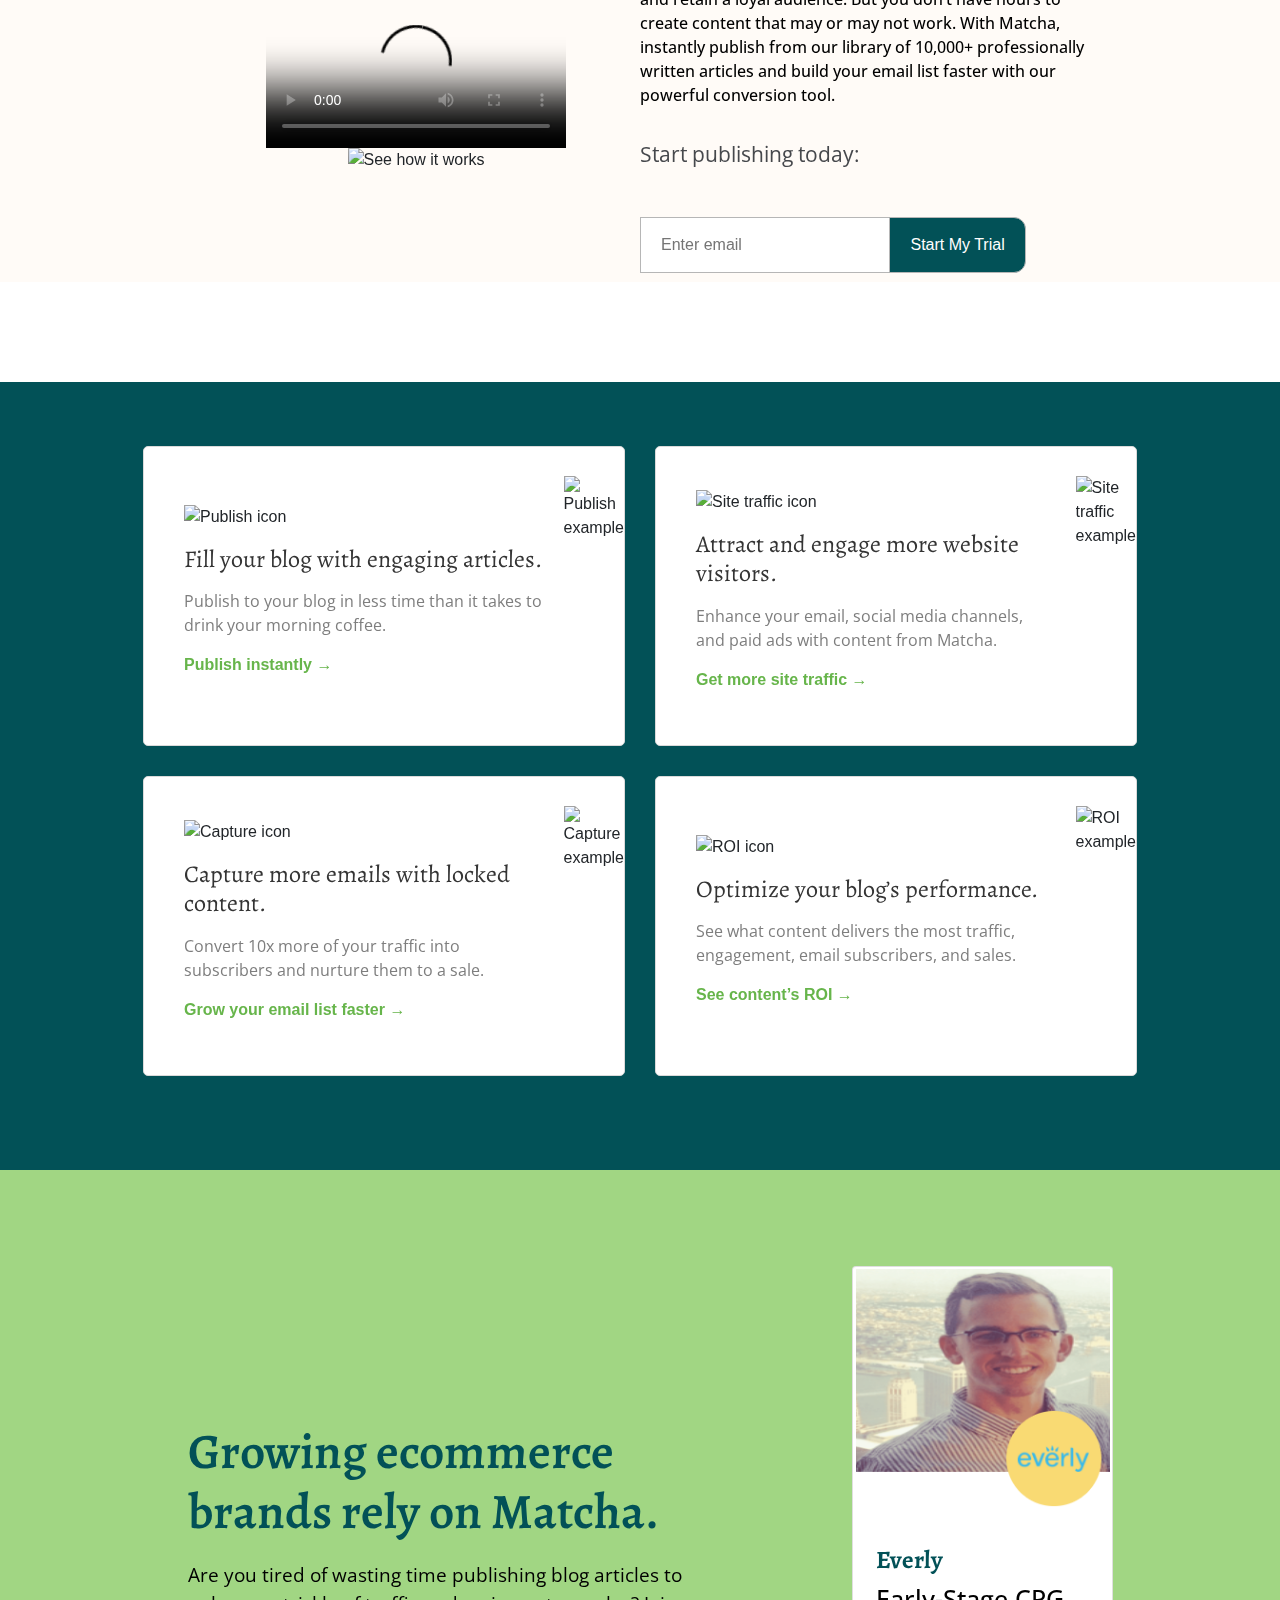
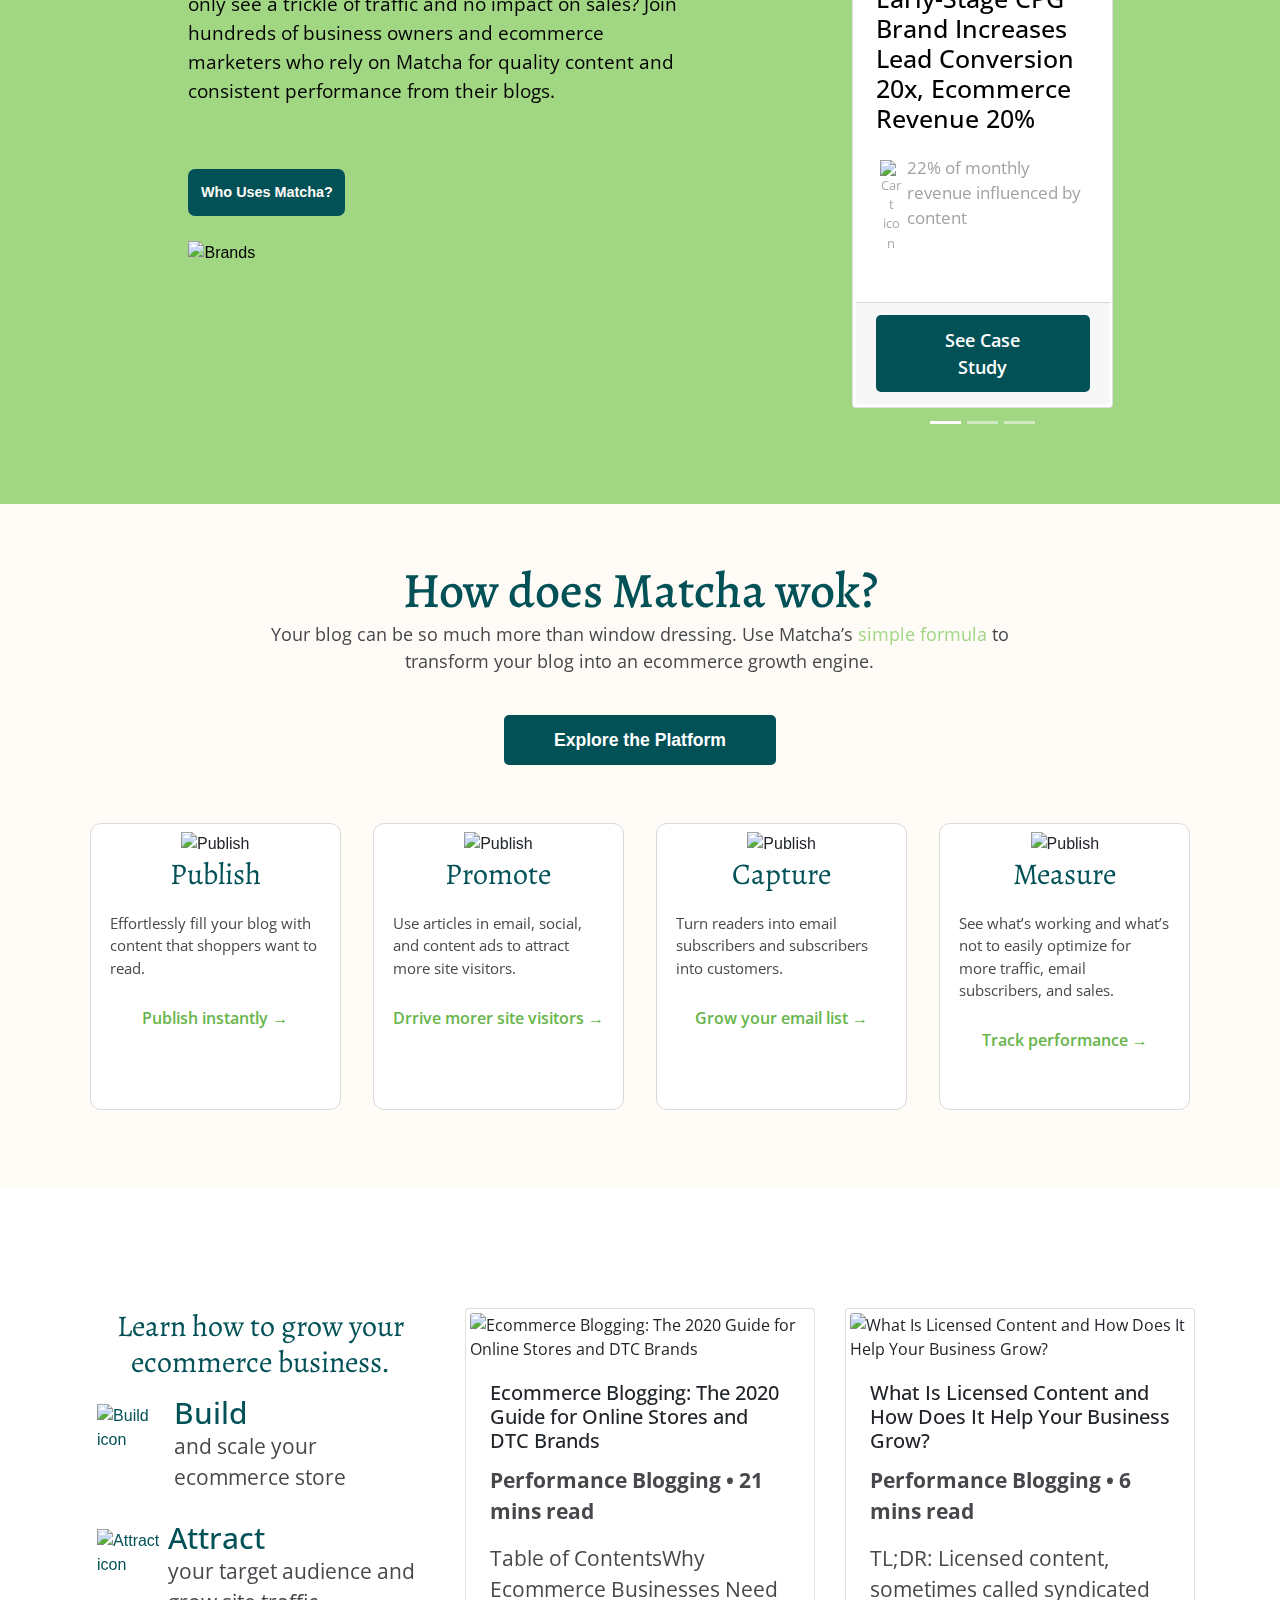
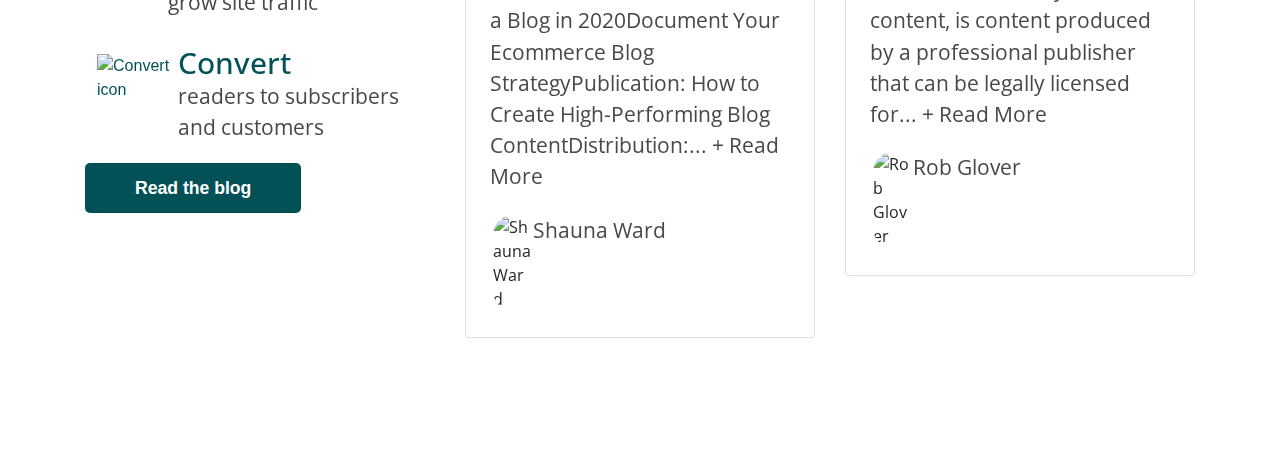
==== commit 1828c873: "AGRGANDO DISEÑO S6" ====
--- a/index.html
+++ b/index.html
@@ -584,7 +584,7 @@
             <div class="author">
               <img
                 src="https://secure.gravatar.com/avatar/b1c37d9c6b3a36a5eb64d7112bf71ca4?s=96&d=retro&r=g"
-                alt="Shauna Ward" width="25px" class="circulo"
+                alt="Shauna Ward" width="40px" class="circulo"
               />
               <p>Shauna Ward</p>
             </div>
@@ -615,7 +615,7 @@
             <div class="author">
               <img
                 src="https://secure.gravatar.com/avatar/c2f0381c76fae0875a4c15deb4e0a2f8?s=96&d=retro&r=g"
-                alt="Rob Glover" width="25px"  class="circulo"
+                alt="Rob Glover" width="40px"  class="circulo"
               />
               <p>Rob Glover</p>
             </div>
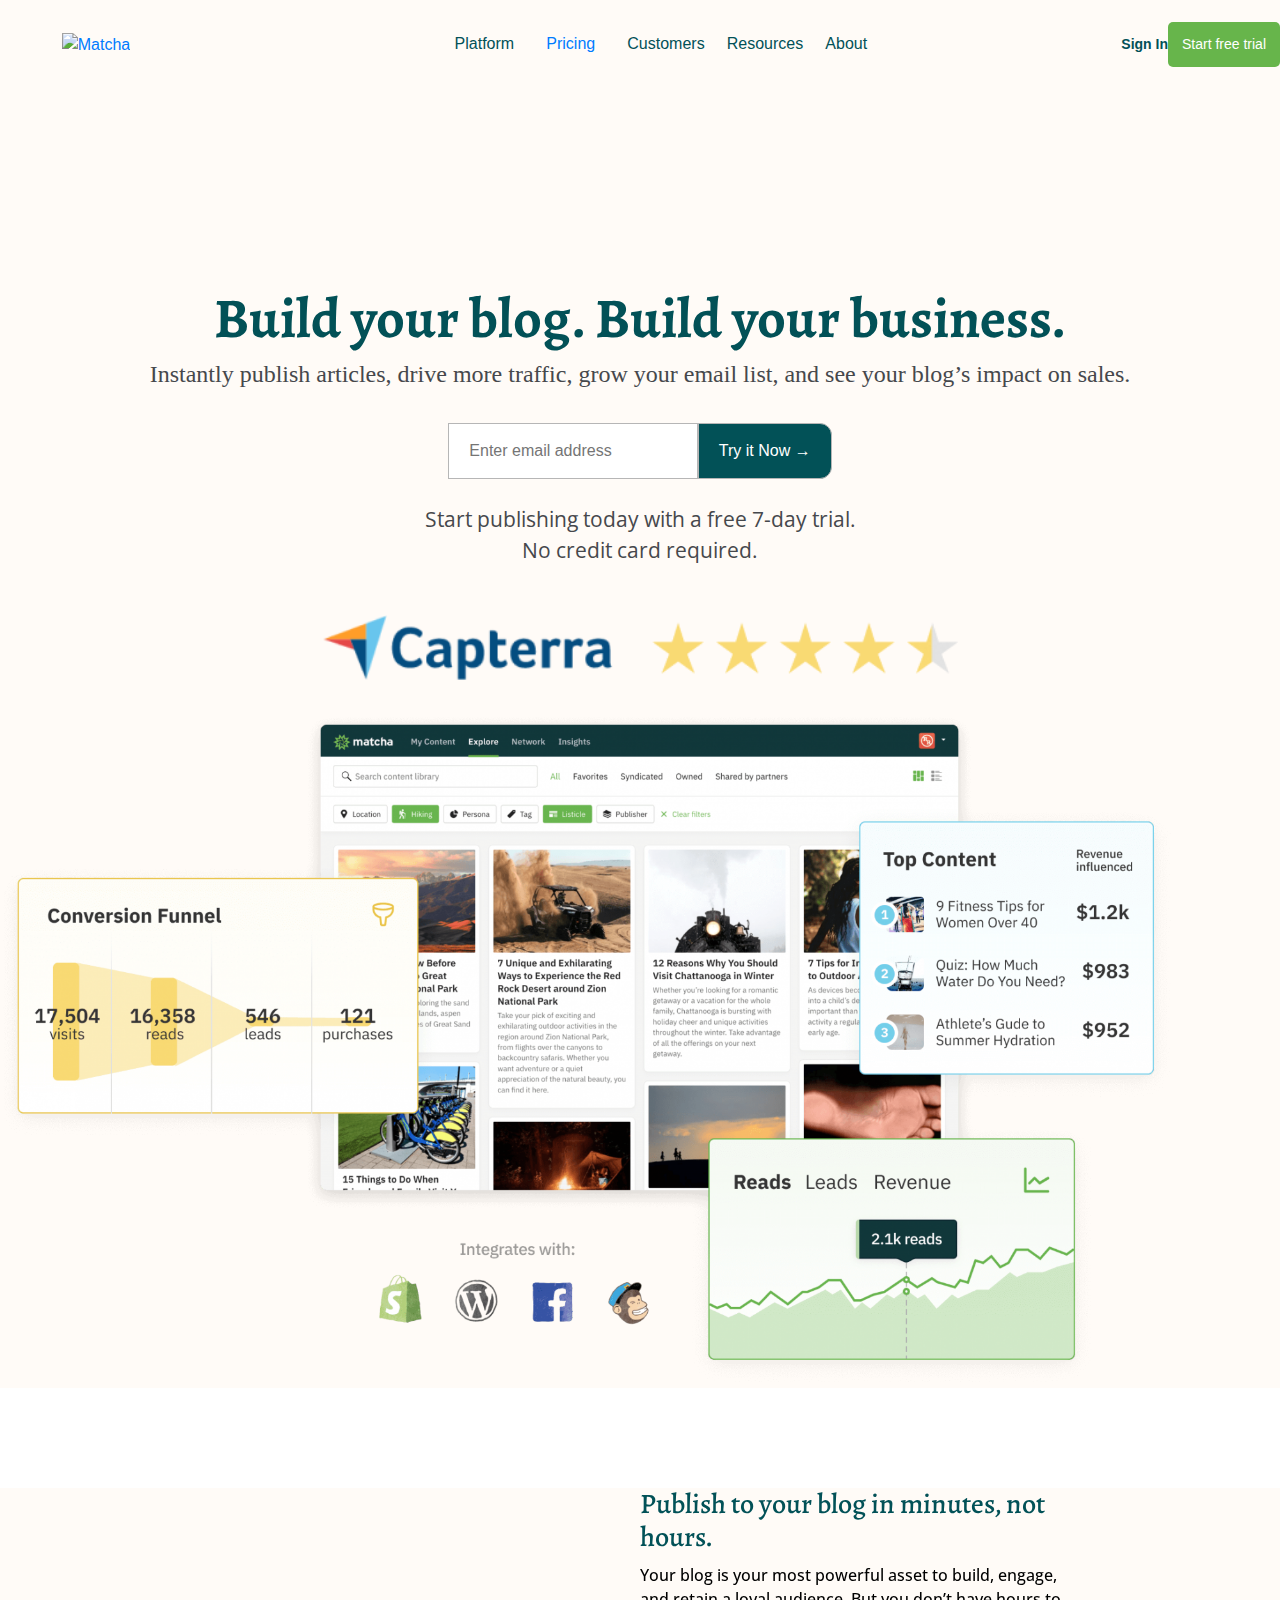
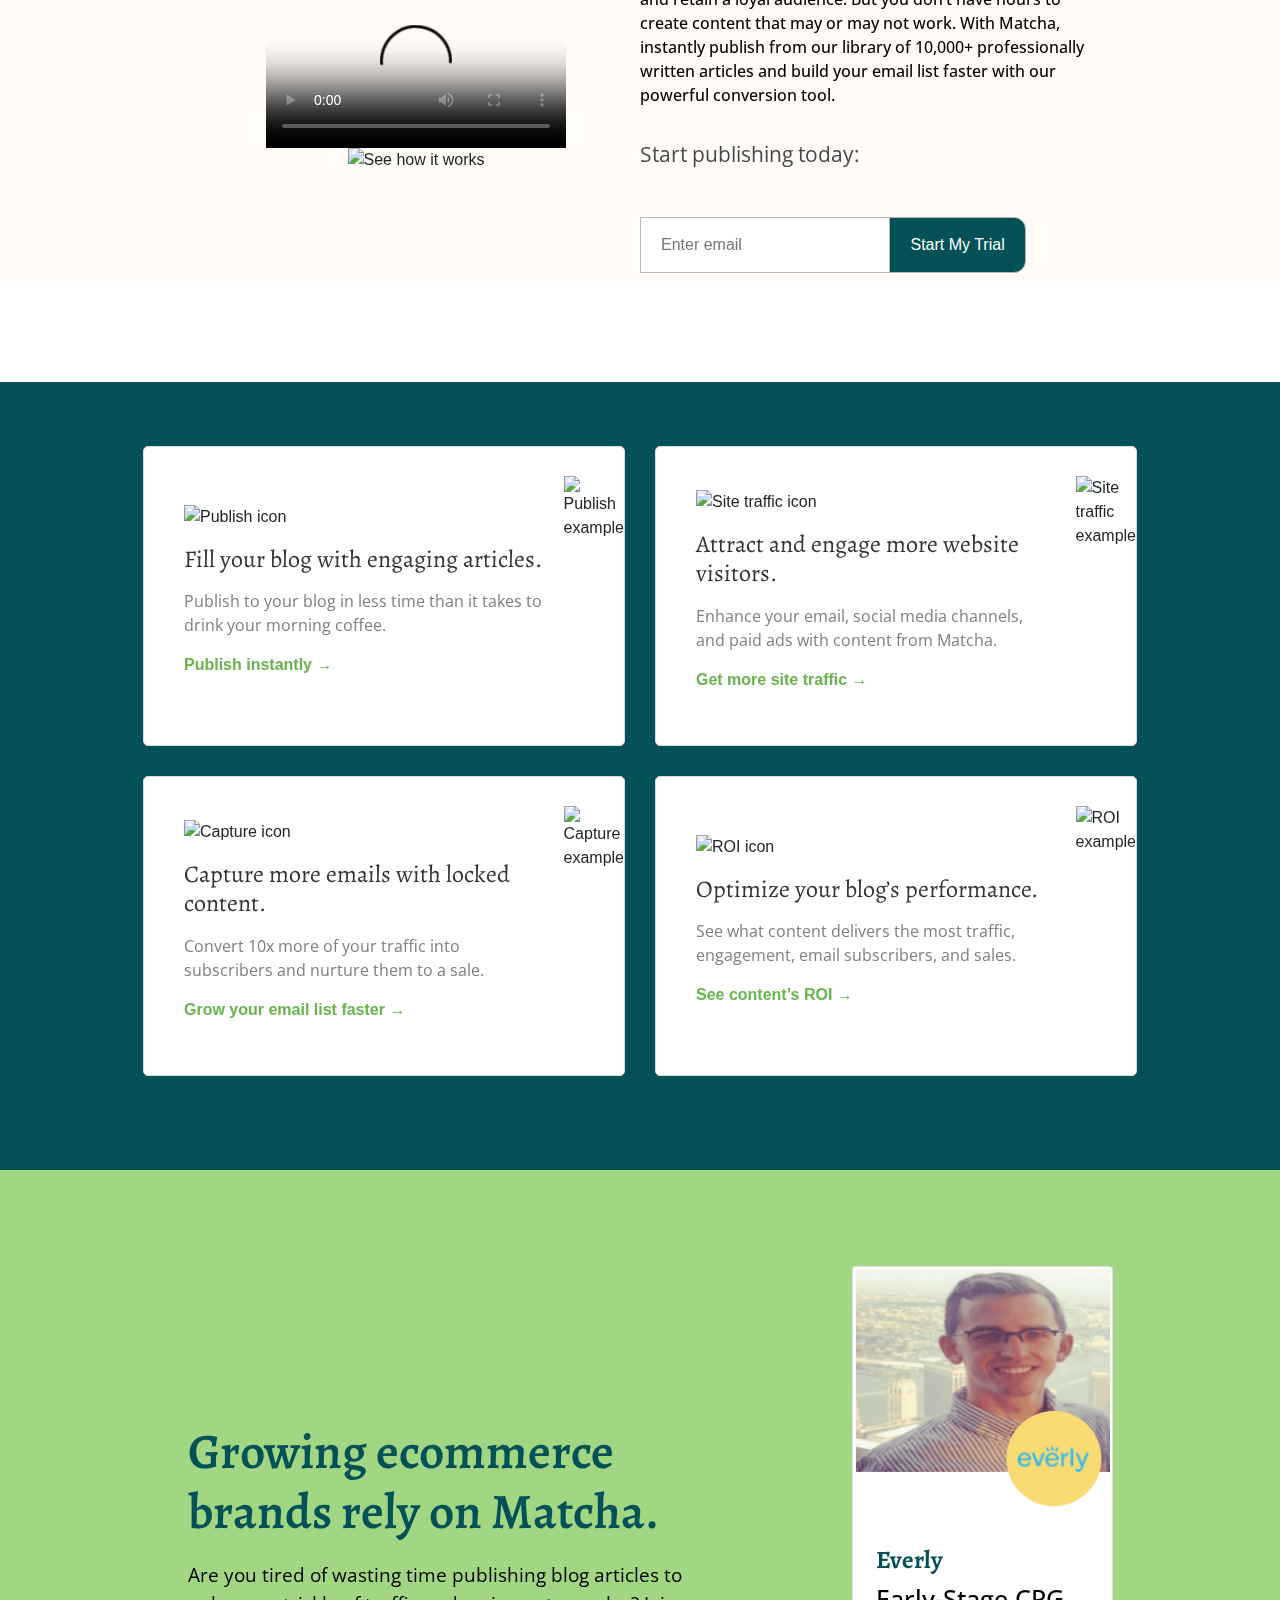
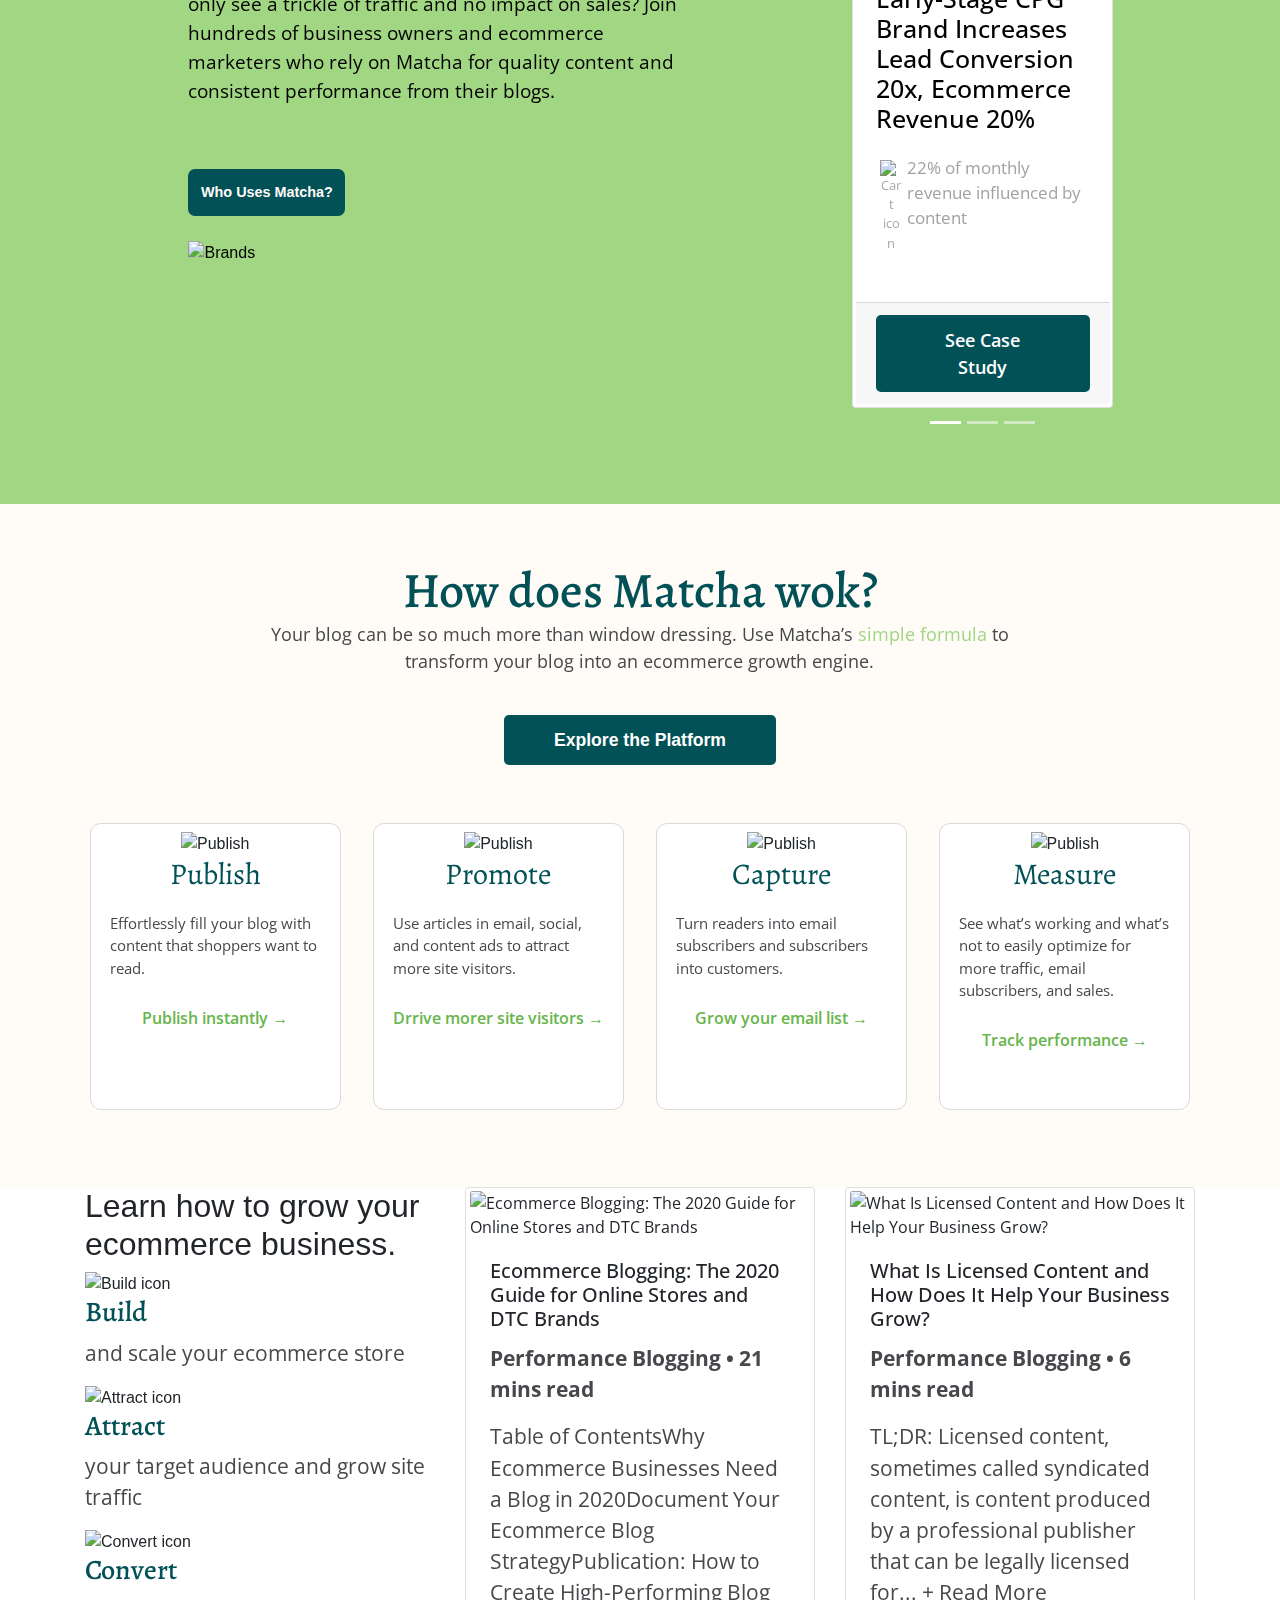
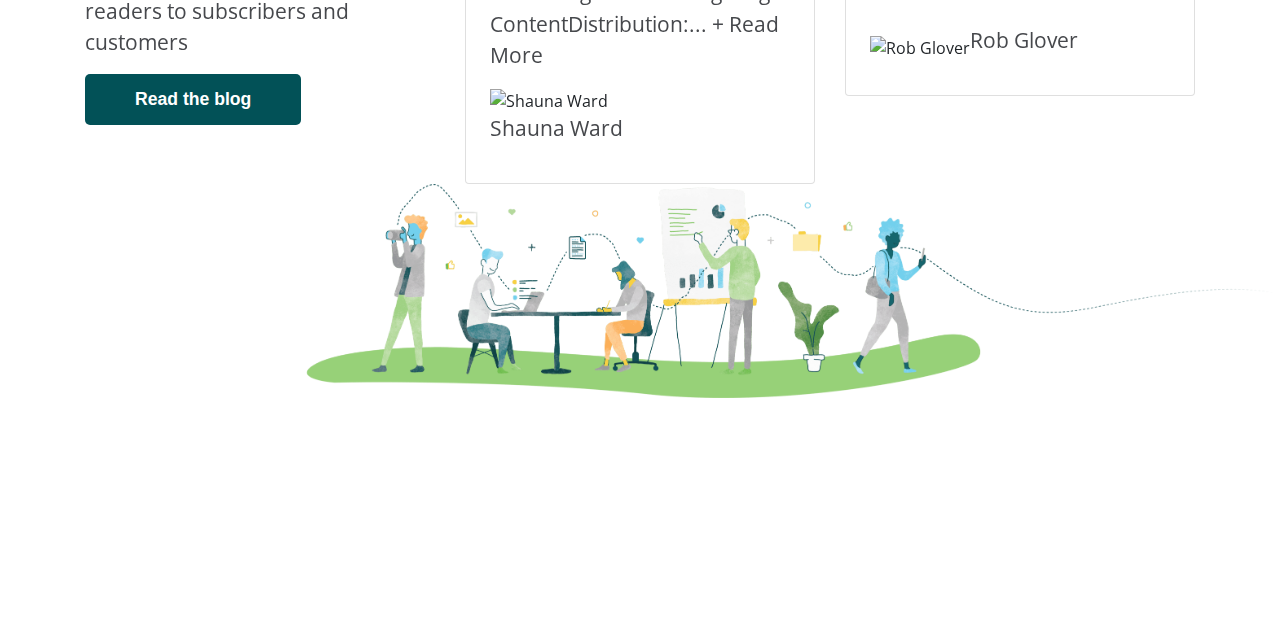
==== commit 2335de13: "ARREGLANDO SECCION SEIS" ====
--- a/index.html
+++ b/index.html
@@ -528,33 +528,33 @@
   <section class="container blog">
     <div class="row">
       <div class="col">
-        <h2 class="title n4">Learn how to grow your ecommerce business.</h2>
+        <h2 class="title">Learn how to grow your ecommerce business.</h2>
         <article class="process-list">
           <div class="process">
             <div class="process-icon">
-              <img src="https://bedu-fef.netlify.app/icons/build.svg" alt="Build icon" width="50px" />
+              <img src="https://bedu-fef.netlify.app/icons/build.svg" alt="Build icon" width="100px" />
             </div>
             <div class="process-description">
-              <h3 class="n9">Build</h3>
-                  <p class="p">and scale your ecommerce store</p>
+              <h3>Build</h3>
+              <p>and scale your ecommerce store</p>
             </div>
           </div>
           <div class="process">
             <div class="process-icon">
-              <img src="https://bedu-fef.netlify.app/icons/attract.svg" alt="Attract icon"width="50px" />
+              <img src="https://bedu-fef.netlify.app/icons/attract.svg" alt="Attract icon"width="100px" />
             </div>
             <div class="process-description">
-              <h3  class="n9" >Attract</h3>
-              <p class="p">your target audience and grow site traffic</p>
+              <h3>Attract</h3>
+              <p>your target audience and grow site traffic</p>
             </div>
           </div>
           <div class="process">
             <div class="process-icon">
-              <img  src="https://bedu-fef.netlify.app/icons/convert.svg" alt="Convert icon" width="50px"  />
+              <img src="https://bedu-fef.netlify.app/icons/convert.svg" alt="Convert icon" width="100px" />
             </div>
             <div class="process-description">
-              <h3  class="n9" >Convert</h3>
-              <p class="p">readers to subscribers and customers</p>
+              <h3>Convert</h3>
+              <p>readers to subscribers and customers</p>
             </div>
           </div>
         </article>
@@ -584,7 +584,7 @@
             <div class="author">
               <img
                 src="https://secure.gravatar.com/avatar/b1c37d9c6b3a36a5eb64d7112bf71ca4?s=96&d=retro&r=g"
-                alt="Shauna Ward" width="40px" class="circulo"
+                alt="Shauna Ward"
               />
               <p>Shauna Ward</p>
             </div>
@@ -612,10 +612,10 @@
               licensed for...
               <span class="read-more">+ <a>Read More</a></span>
             </p>
-            <div class="author">
+            <div class="author d-flex align-items-center">
               <img
                 src="https://secure.gravatar.com/avatar/c2f0381c76fae0875a4c15deb4e0a2f8?s=96&d=retro&r=g"
-                alt="Rob Glover" width="40px"  class="circulo"
+                alt="Rob Glover"
               />
               <p>Rob Glover</p>
             </div>
@@ -632,6 +632,9 @@
 
 </section>
 
+<div class="home">
+
+</div>
 
 
 <body>
--- a/CSS/styles.css
+++ b/CSS/styles.css
@@ -87,7 +87,7 @@
     margin: 15px 0 30px 0;
         backface-visibility: hidden;
 }
-.p, p{
+p{
   color:#46484c;  
      font-size: 1.3em;
         backface-visibility: hidden;
@@ -223,7 +223,7 @@
   background-color: #fffbf7;
 }
           
-.centrado, 
+.centrado
 {
 justify-content: center;
 text-align: center;
@@ -584,45 +584,20 @@
     display: none;
     
 }
-/*SECCION SEIS*/
-
-.blog
-{
-max-width: 100%;
-height: auto;
-padding: 5%;    
-    
-}
-.n9{
-    color: #025157;
-    margin-bottom: 0;
-    font-size: 30px;
-    font-weight: 500;
-    font-family: "Open Sans", sans-serif;
-}
-.process, .author
-{
-    display: flex;
-    padding-top: 2%;
-    margin: 1%;
-    
-}
-
-
-.process-icon
-{
-    margin: 0 auto;
-    padding: 2.5%;
-    color: #025157;
-    margin-bottom: 0;
-  
-}
-.circulo
-{
-  max-width: 100%;
-    height: auto;
-    border-radius: 55px;
-}
+
+
+/* SECCION SEIS*/
+.home
+{ 
+background-image: url(seis.png);
+max-width: 1000%;
+   background-attachment: scroll;
+    background-size: contain;
+    background-repeat: no-repeat;
+    margin: auto;
+    padding: 17%;
+}
+
 /*VERSION MOVIL*/
 
 
@@ -660,7 +635,7 @@
 text-align: center;
 max-width: 100%;
 justify-content: center;
-    
+    padding: 3%;
 }
 
   h1 {
@@ -826,7 +801,6 @@
         text-align: center;
  
 }
-    
 
     .grid-container {
    grid-template-rows: auto;
@@ -854,4 +828,3 @@
     
 }
 
-
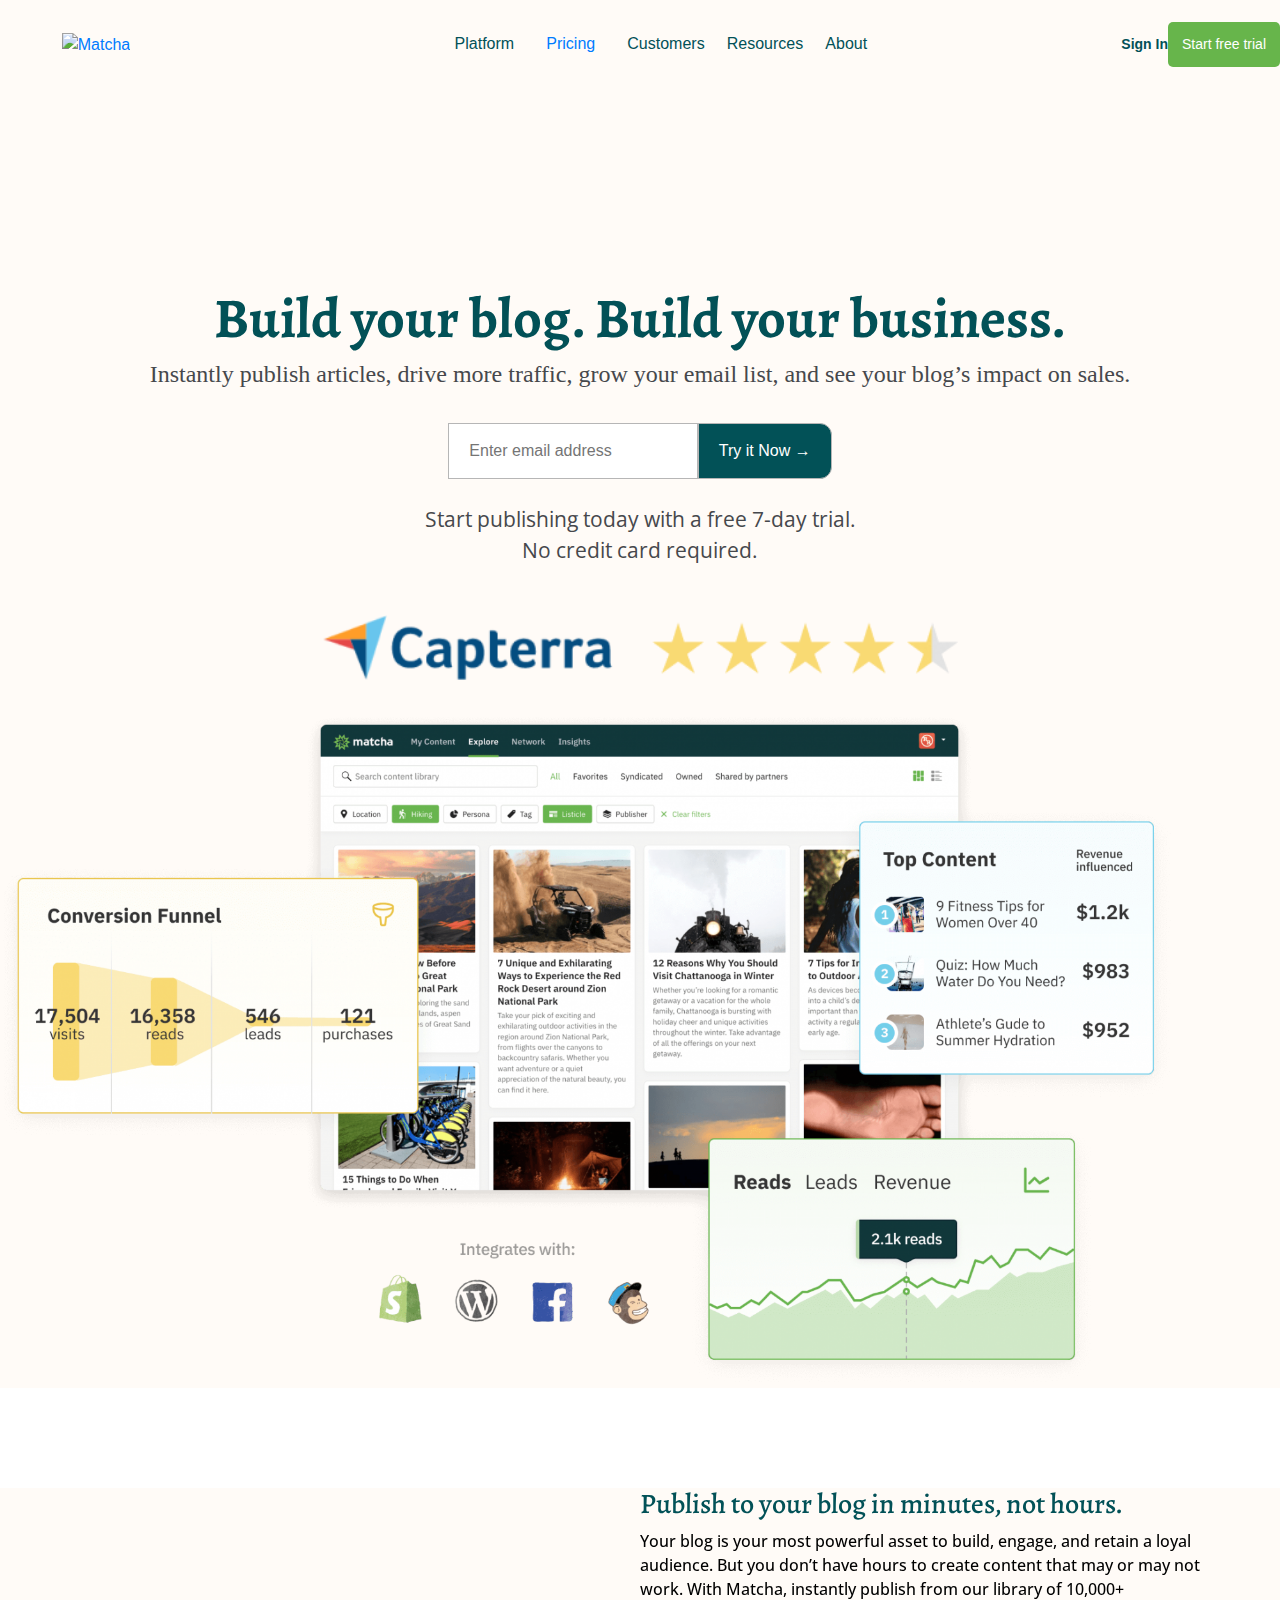
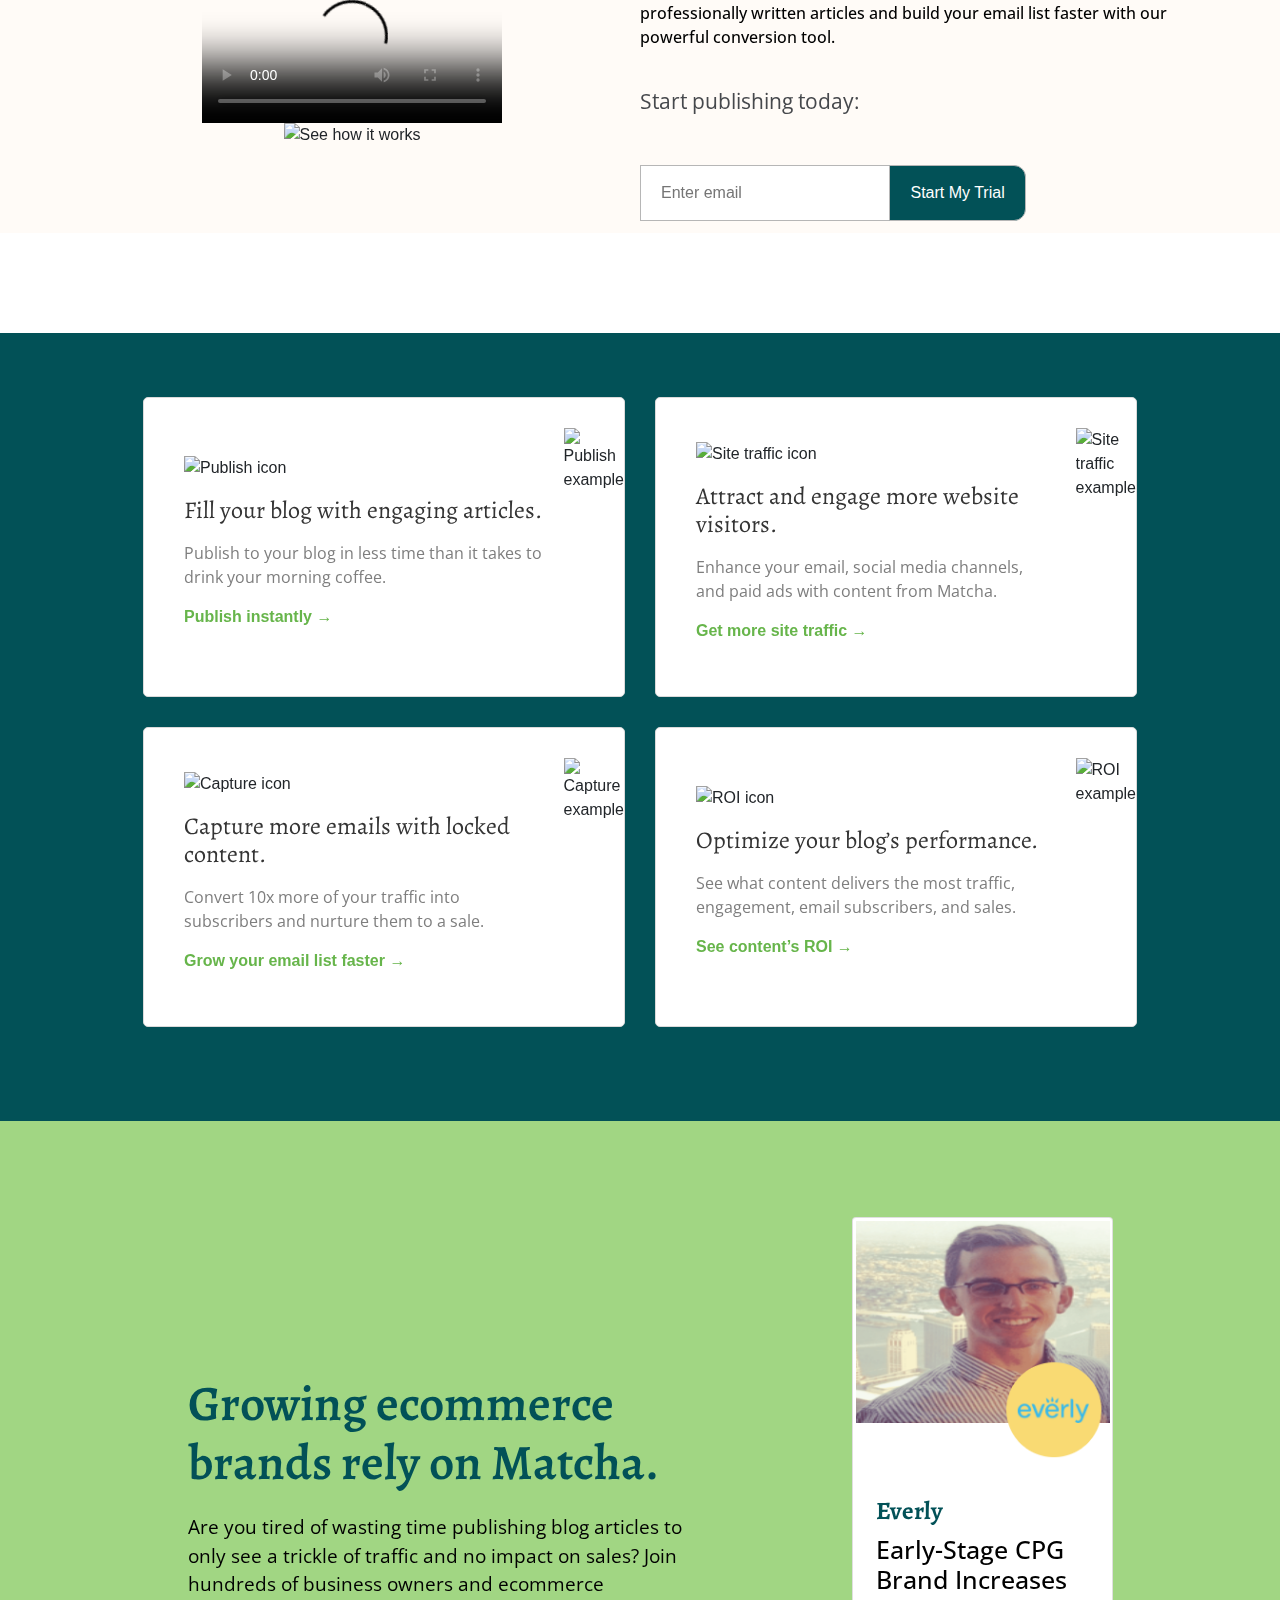
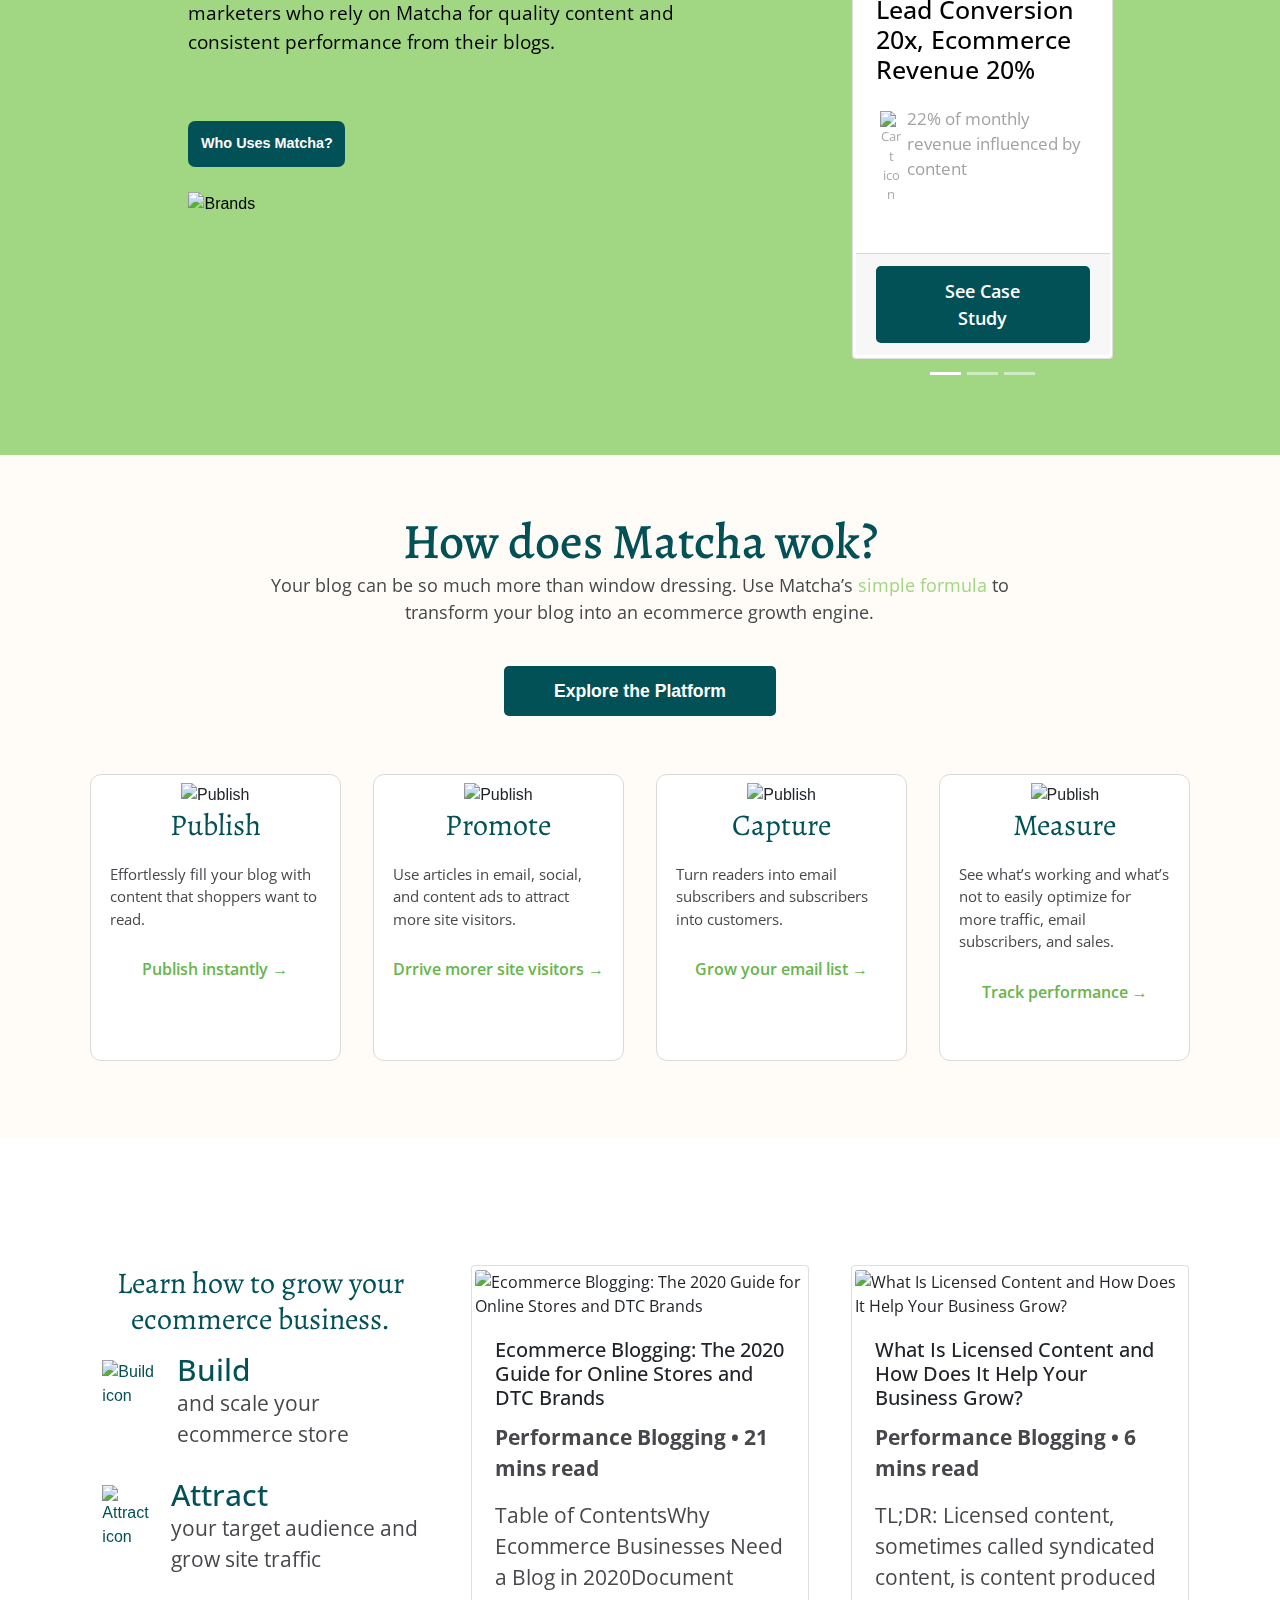
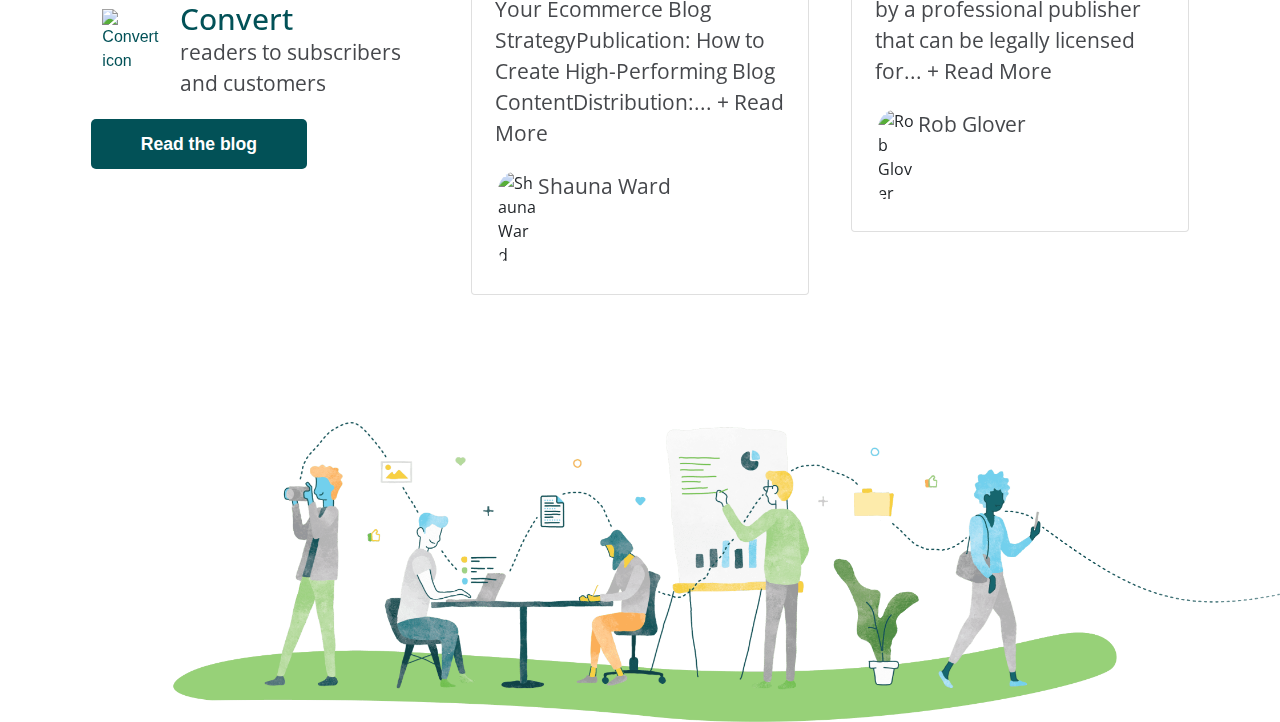
==== commit 345df314: "AÑADIENDO ESTILOS ESCCION SEIS" ====
--- a/index.html
+++ b/index.html
@@ -528,33 +528,33 @@
   <section class="container blog">
     <div class="row">
       <div class="col">
-        <h2 class="title">Learn how to grow your ecommerce business.</h2>
+        <h2 class="title n4">Learn how to grow your ecommerce business.</h2>
         <article class="process-list">
           <div class="process">
             <div class="process-icon">
-              <img src="https://bedu-fef.netlify.app/icons/build.svg" alt="Build icon" width="100px" />
+              <img src="https://bedu-fef.netlify.app/icons/build.svg" alt="Build icon" width="50px" />
             </div>
             <div class="process-description">
-              <h3>Build</h3>
-              <p>and scale your ecommerce store</p>
+              <h3 class="n9">Build</h3>
+                  <p class="p">and scale your ecommerce store</p>
             </div>
           </div>
           <div class="process">
             <div class="process-icon">
-              <img src="https://bedu-fef.netlify.app/icons/attract.svg" alt="Attract icon"width="100px" />
+              <img src="https://bedu-fef.netlify.app/icons/attract.svg" alt="Attract icon"width="50px" />
             </div>
             <div class="process-description">
-              <h3>Attract</h3>
-              <p>your target audience and grow site traffic</p>
+              <h3  class="n9" >Attract</h3>
+              <p class="p">your target audience and grow site traffic</p>
             </div>
           </div>
           <div class="process">
             <div class="process-icon">
-              <img src="https://bedu-fef.netlify.app/icons/convert.svg" alt="Convert icon" width="100px" />
+              <img  src="https://bedu-fef.netlify.app/icons/convert.svg" alt="Convert icon" width="50px"  />
             </div>
             <div class="process-description">
-              <h3>Convert</h3>
-              <p>readers to subscribers and customers</p>
+              <h3  class="n9" >Convert</h3>
+              <p class="p">readers to subscribers and customers</p>
             </div>
           </div>
         </article>
@@ -584,7 +584,7 @@
             <div class="author">
               <img
                 src="https://secure.gravatar.com/avatar/b1c37d9c6b3a36a5eb64d7112bf71ca4?s=96&d=retro&r=g"
-                alt="Shauna Ward"
+                alt="Shauna Ward" width="40px" class="circulo"
               />
               <p>Shauna Ward</p>
             </div>
@@ -612,10 +612,10 @@
               licensed for...
               <span class="read-more">+ <a>Read More</a></span>
             </p>
-            <div class="author d-flex align-items-center">
+            <div class="author">
               <img
                 src="https://secure.gravatar.com/avatar/c2f0381c76fae0875a4c15deb4e0a2f8?s=96&d=retro&r=g"
-                alt="Rob Glover"
+                alt="Rob Glover" width="40px"  class="circulo"
               />
               <p>Rob Glover</p>
             </div>
--- a/CSS/styles.css
+++ b/CSS/styles.css
@@ -87,7 +87,7 @@
     margin: 15px 0 30px 0;
         backface-visibility: hidden;
 }
-p{
+.p, p{
   color:#46484c;  
      font-size: 1.3em;
         backface-visibility: hidden;
@@ -166,7 +166,7 @@
     justify-content: center;
     margin: 0 auto;
     background-color: #fffbf7;
-padding:0%;
+padding:.1%;
 }
 .nav-item, .nav-link {
   color: #025157;
@@ -242,8 +242,8 @@
   margin: 100px auto;
   align-items: center;
       background-color: #fffbf7;
-    padding-left:15%;
-    padding-right: 15%;
+    padding-left:5%;
+    padding-right: 5%;
    
 }
 .explanatory-video {
@@ -582,7 +582,51 @@
 #movil
 {
     display: none;
-    
+  
+}
+/*SECCION SEIS*/
+
+.blog
+{
+max-width: 100%;
+height: auto;
+padding: 5%;    
+    
+}
+.n9{
+    color: #025157;
+    margin-bottom: 0;
+    font-size: 30px;
+    font-weight: 500;
+    font-family: "Open Sans", sans-serif;
+}
+.process, .author
+{
+    display: flex;
+    padding-top: 2%;
+    margin: 1%;
+    
+}
+
+.col
+{
+    margin: .5%;
+}
+
+.process-icon
+{
+    margin: 0 auto;
+    padding: 2.5%;
+    color: #025157;
+    margin-bottom: 0;
+  
+}
+.circulo
+{
+  max-width: 100%;
+    height: auto;
+    border-radius: 55px;
+
 }
 
 
@@ -590,12 +634,20 @@
 .home
 { 
 background-image: url(seis.png);
-max-width: 1000%;
+max-width: 100%;
    background-attachment: scroll;
-    background-size: contain;
+    background-size: cover;
     background-repeat: no-repeat;
+    background-position: center;
     margin: auto;
-    padding: 17%;
+ height: 300px;
+}
+
+.homepage
+{
+    max-width: 100%;
+    margin:0  auto;
+    height: auto;
 }
 
 /*VERSION MOVIL*/
@@ -606,6 +658,7 @@
   .navbar,
   .actions {
     display: none;
+      padding: 2%;
   }
     
 #escritorio
@@ -618,7 +671,10 @@
     display: grid;
 }
 
-
+html
+    {
+     background-color: #fffbf7;    
+    }
  .main{
   margin-top: 200px;       
 max-width: 100%;
@@ -635,7 +691,7 @@
 text-align: center;
 max-width: 100%;
 justify-content: center;
-    padding: 3%;
+    
 }
 
   h1 {
@@ -718,6 +774,11 @@
 	text-align:left;
     font-family: 'Open Sans', sans-serif;
 }
+   .navbar navbar-expand-lg
+{
+    margin:0;
+    padding: 3%;
+    }
   
 .artdos {
   width: 95%;
@@ -801,6 +862,7 @@
         text-align: center;
  
 }
+    
 
     .grid-container {
    grid-template-rows: auto;
@@ -825,6 +887,10 @@
             height: auto;
         }
     
-    
-}
-
+   .col
+{
+    margin: 2.5%;
+} 
+}
+
+
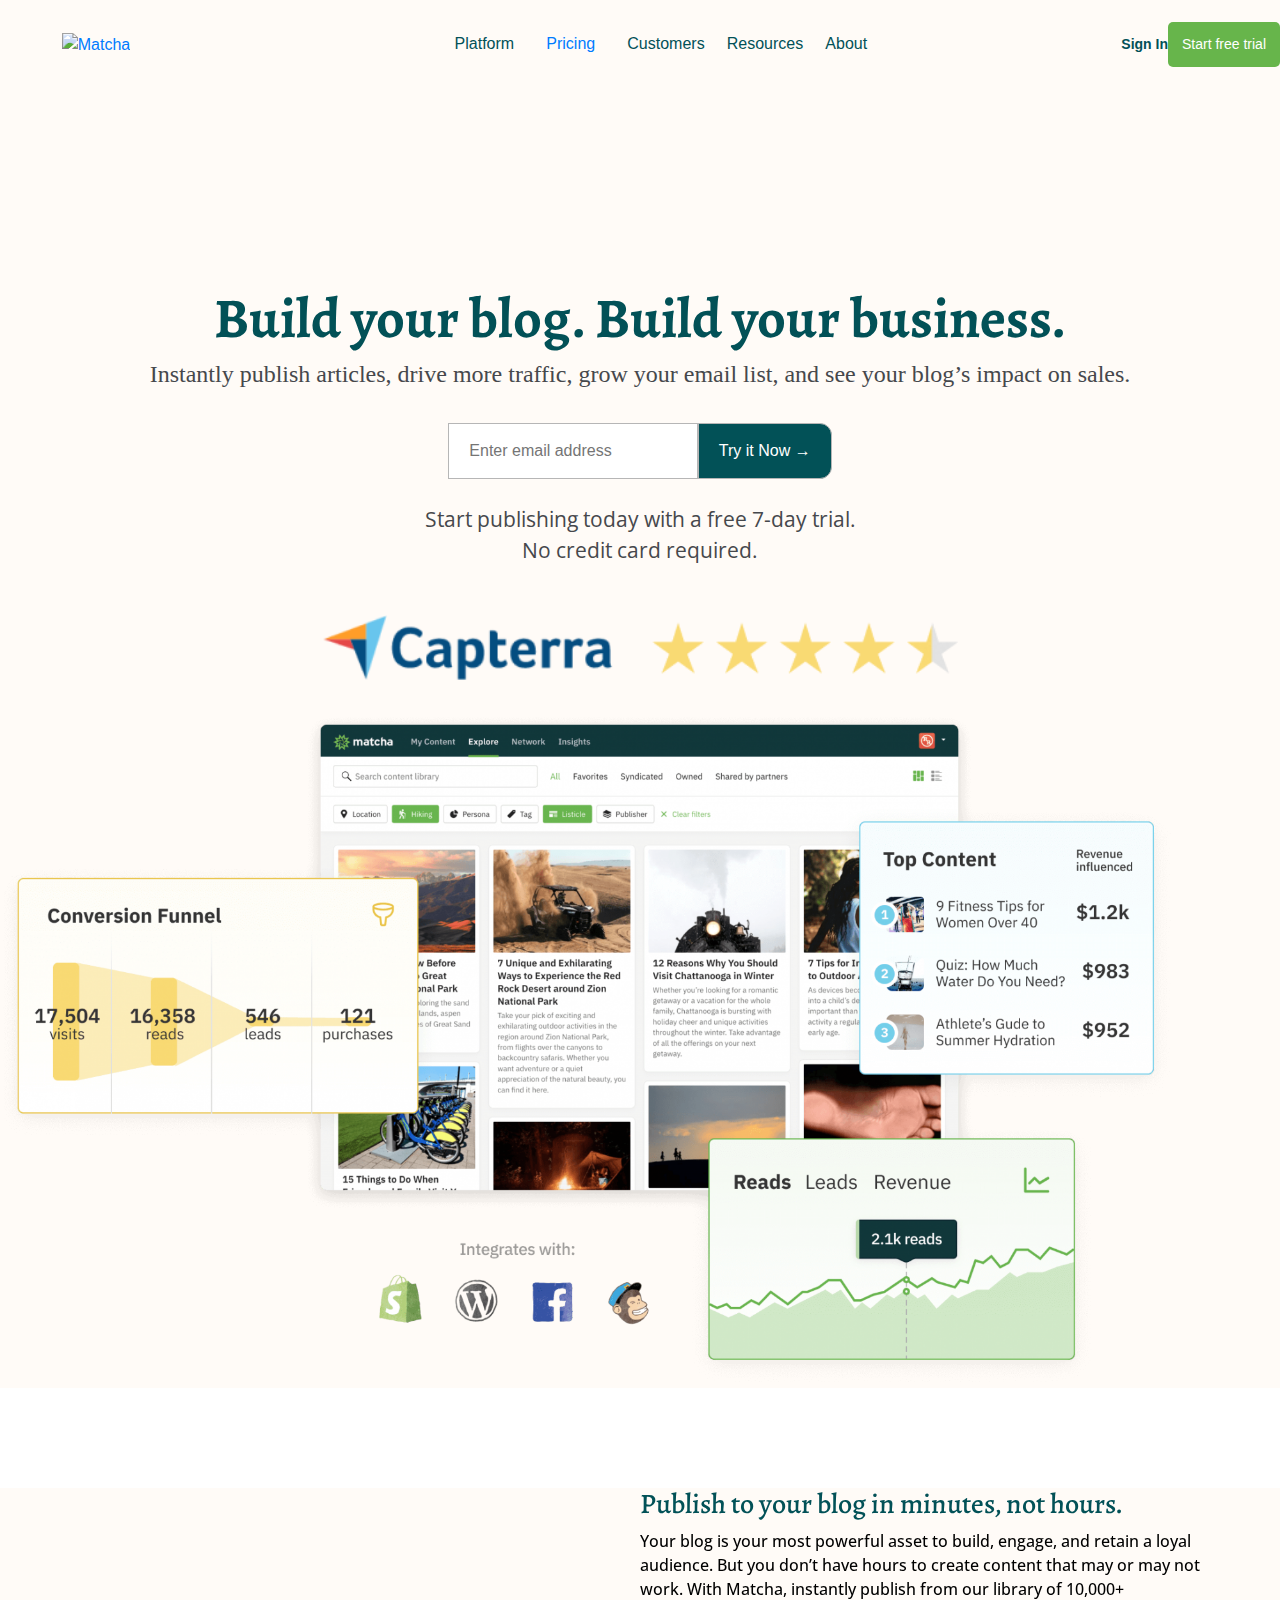
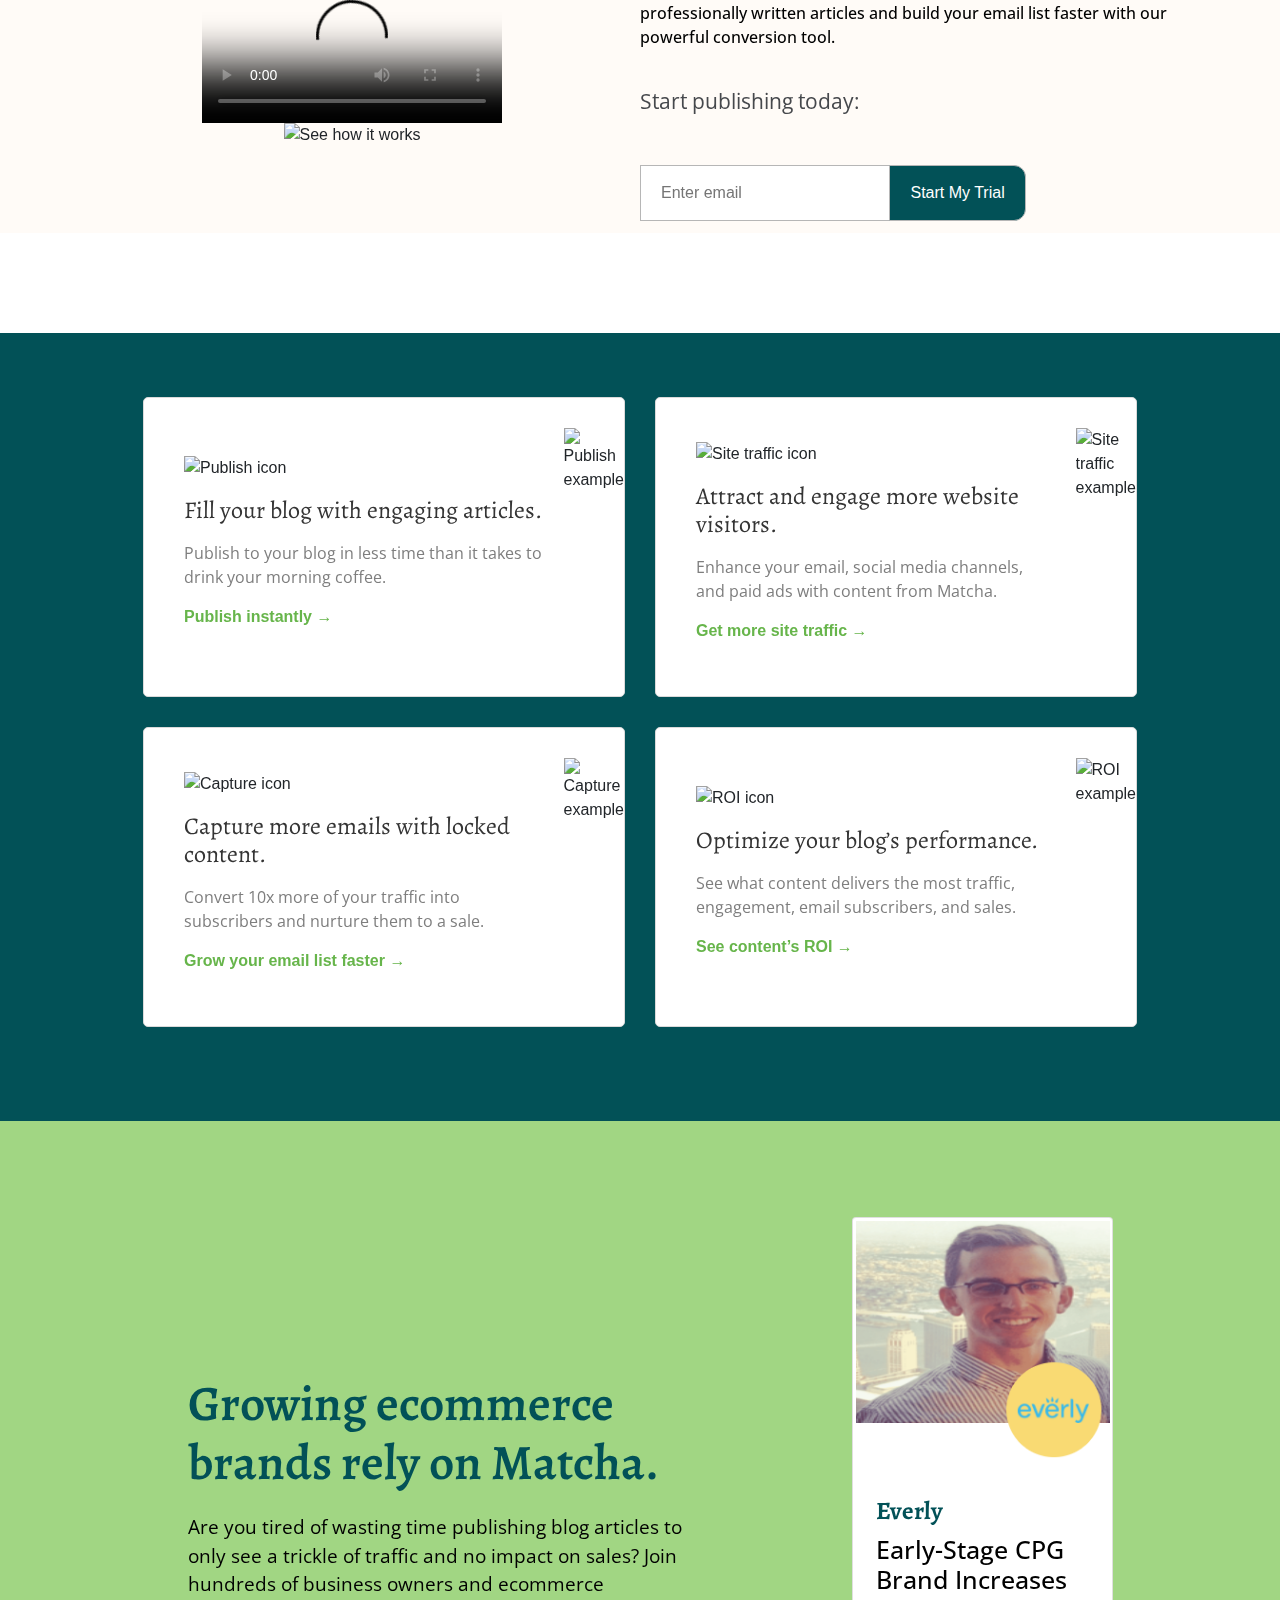
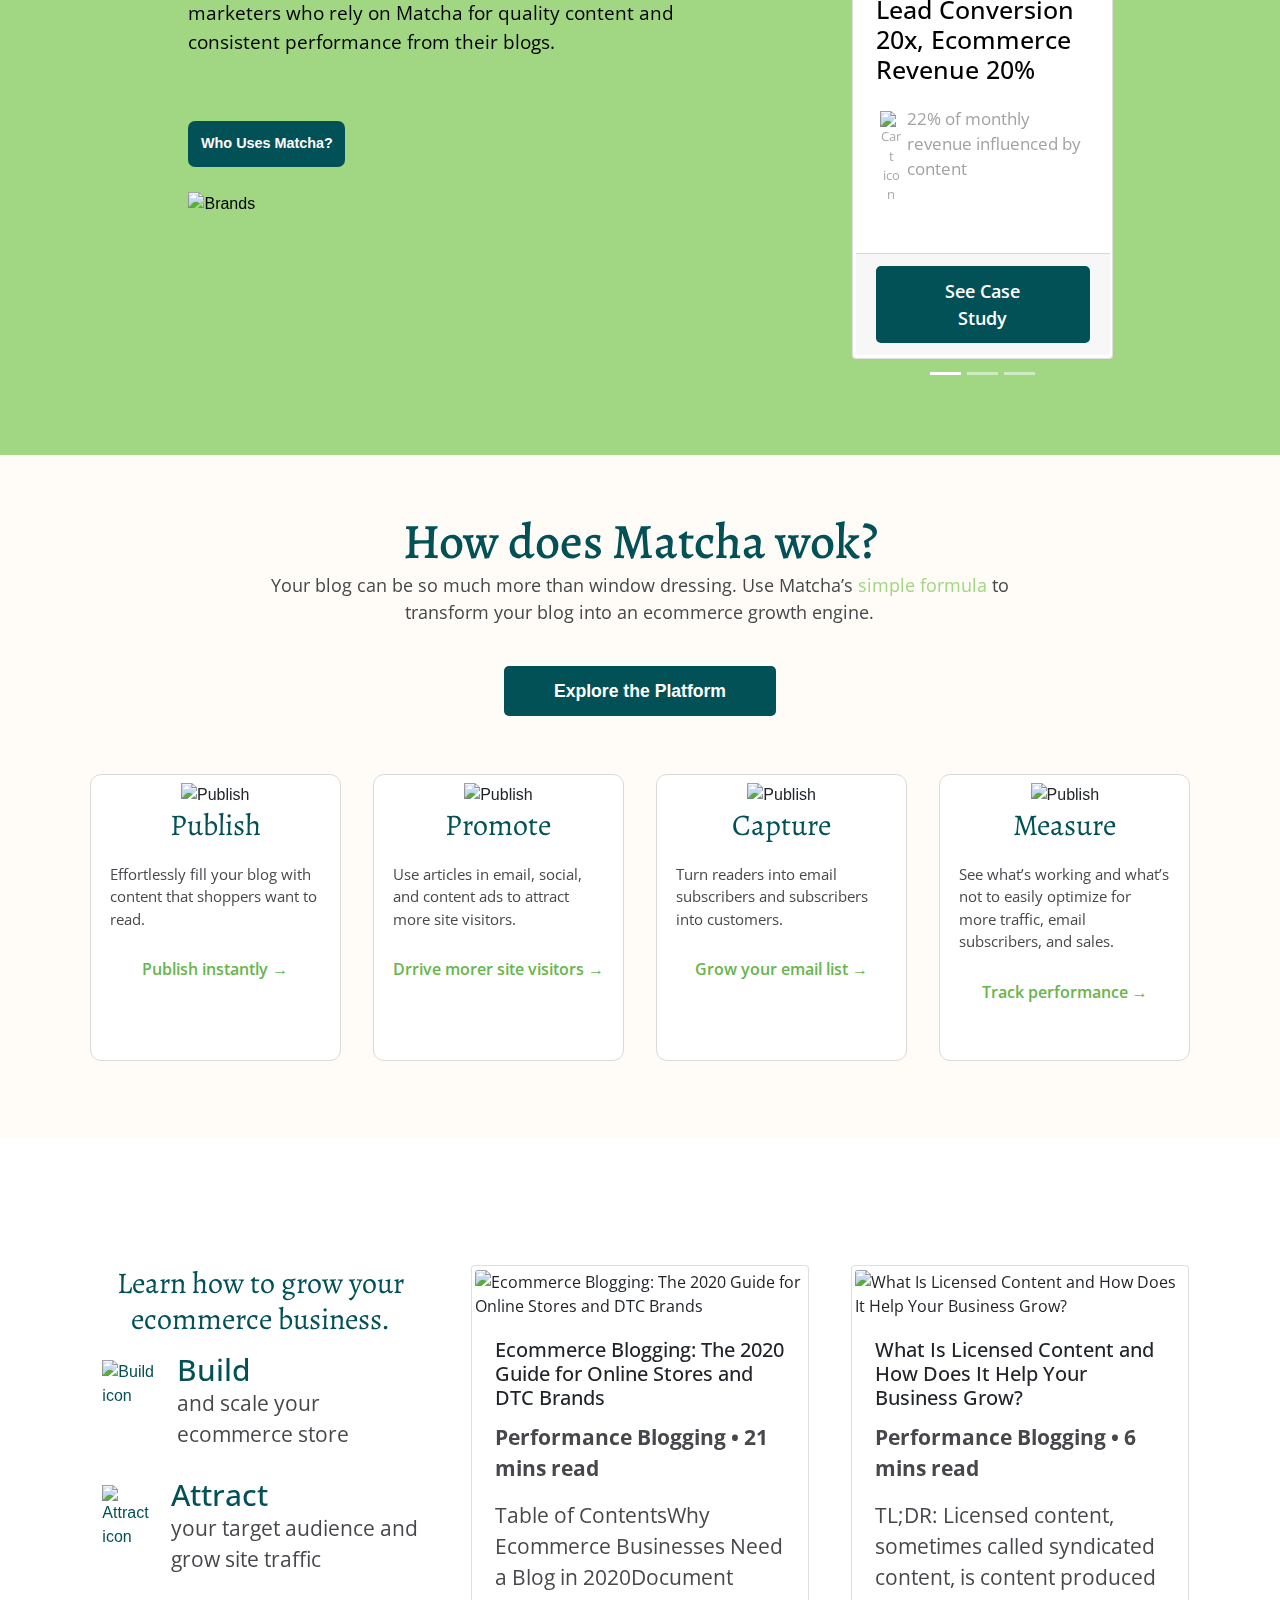
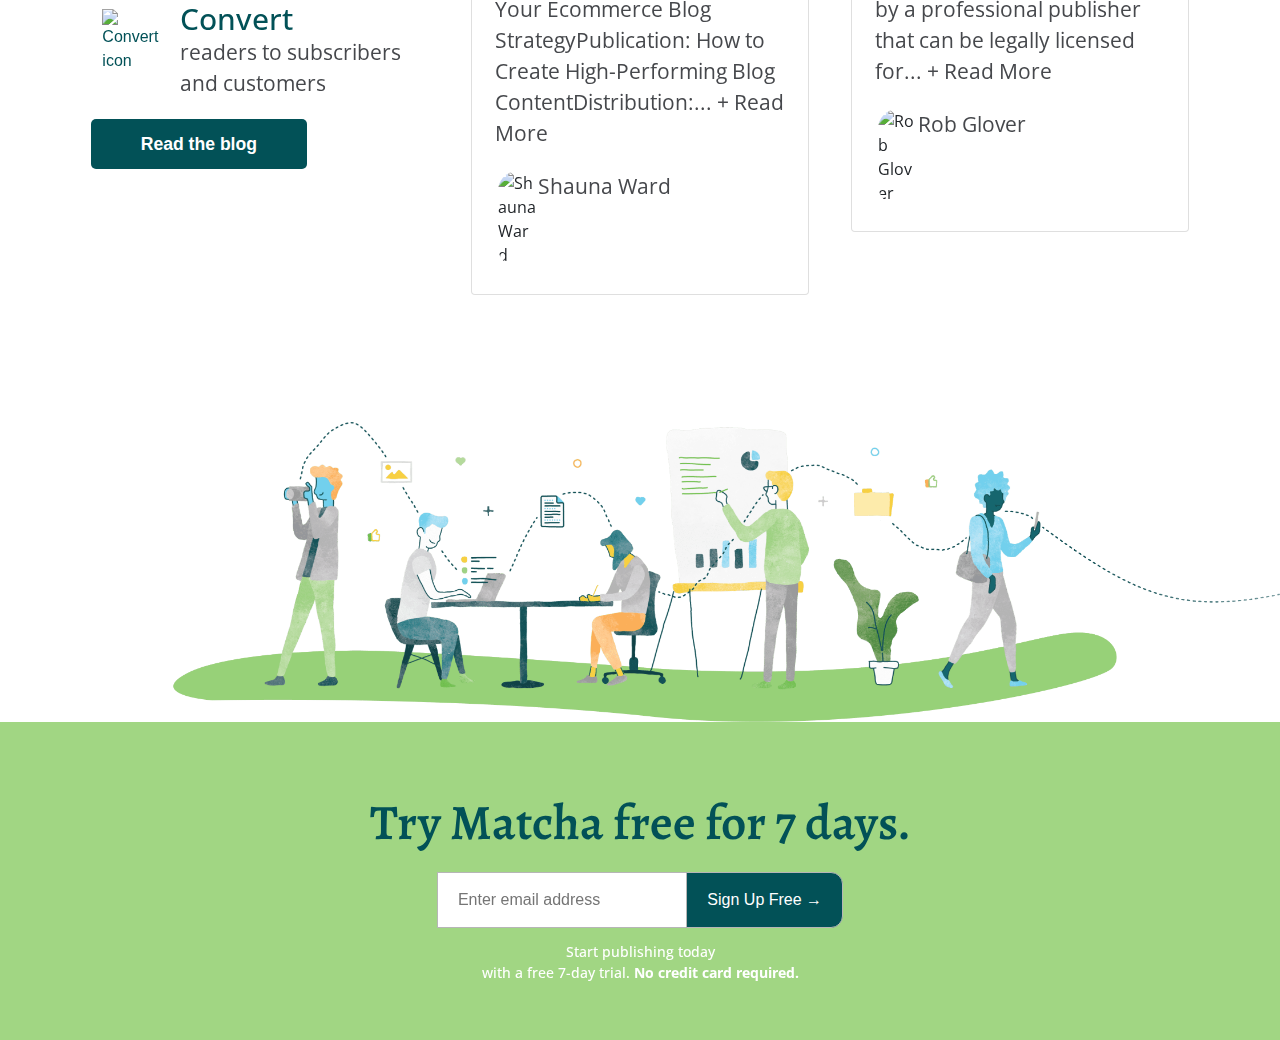
==== commit 1c61ba47: "AÑADIENDO SECCION SIETE" ====
--- a/index.html
+++ b/index.html
@@ -632,15 +632,25 @@
 
 </section>
 
+
+
 <div class="home">
 
 </div>
 
-
-<body>
+<section class="siete">
+<form class="signup-form">
+<h1 class="titulo">Try Matcha free for 7 days.</h1>
+    
+        <input type="email" class="indos" placeholder="Enter email address" >
+        <button type="submit" class="buttomd" style="border-bottom-right-radius: 12px;                                   border-top-right-radius: 12px;">Sign Up Free →</button>
+        <p class="tri">Start publishing today <br> with a free 7-day trial.
+<span style="font-weight: bold;" >No credit card required.</span></p>
  
-
-  
+    </form>
+
+</section>
+
   <script
   src="app.js" type="text/javascript"></script>
   
--- a/CSS/styles.css
+++ b/CSS/styles.css
@@ -633,6 +633,7 @@
 /* SECCION SEIS*/
 .home
 { 
+    
 background-image: url(seis.png);
 max-width: 100%;
    background-attachment: scroll;
@@ -641,6 +642,9 @@
     background-position: center;
     margin: auto;
  height: 300px;
+ 
+   
+    
 }
 
 .homepage
@@ -649,6 +653,30 @@
     margin:0  auto;
     height: auto;
 }
+
+/* SECCION SIETE*/
+.siete
+{ 
+   
+background-color:#a1d683;
+max-width: 100%;
+ box-sizing: border-box;
+padding-top: 1.2%;
+padding-bottom: 1.2%;    
+    margin: auto;
+height: auto;
+ text-align: center;
+    justify-content: center;
+}
+
+.tri
+{
+    padding-top: 1%;    
+    color: #ffffff;
+    font-size: 14px;
+    font-weight: 500;
+}
+
 
 /*VERSION MOVIL*/
 
@@ -799,7 +827,7 @@
     font-weight: 600;
     font-size: 3.1em;
     font-family: "Alegreya", serif;
-    margin: 30px 0 20px 0;
+    margin: 20px 0 10px 0;
      backface-visibility: hidden;
 }
     
@@ -891,6 +919,54 @@
 {
     margin: 2.5%;
 } 
-}
-
-
+    /* SECCION SEIS*/
+.home
+{ 
+    
+background-image: url(seis.png);
+max-width: 100%;
+   background-attachment: scroll;
+    background-size: cover;
+    background-repeat: no-repeat;
+    background-position: center;
+    margin: auto;
+ height: 300px;
+ 
+   
+    
+}
+
+.homepage
+{
+    max-width: 100%;
+    margin:0  auto;
+    height: auto;
+}
+
+/* SECCION SIETE*/
+.siete
+{ 
+   
+background-color:#a1d683;
+max-width: 100%;
+ box-sizing: border-box;
+padding-top: 1.2%;
+padding-bottom: 1.2%;
+    padding: 2%;
+    margin: auto;
+height: auto;
+ text-align: center;
+    justify-content: center;
+}
+
+.tri
+{
+    padding-top: 1%;    
+    color: #ffffff;
+    font-size: 14px;
+    font-weight: 500;
+}
+
+}
+
+
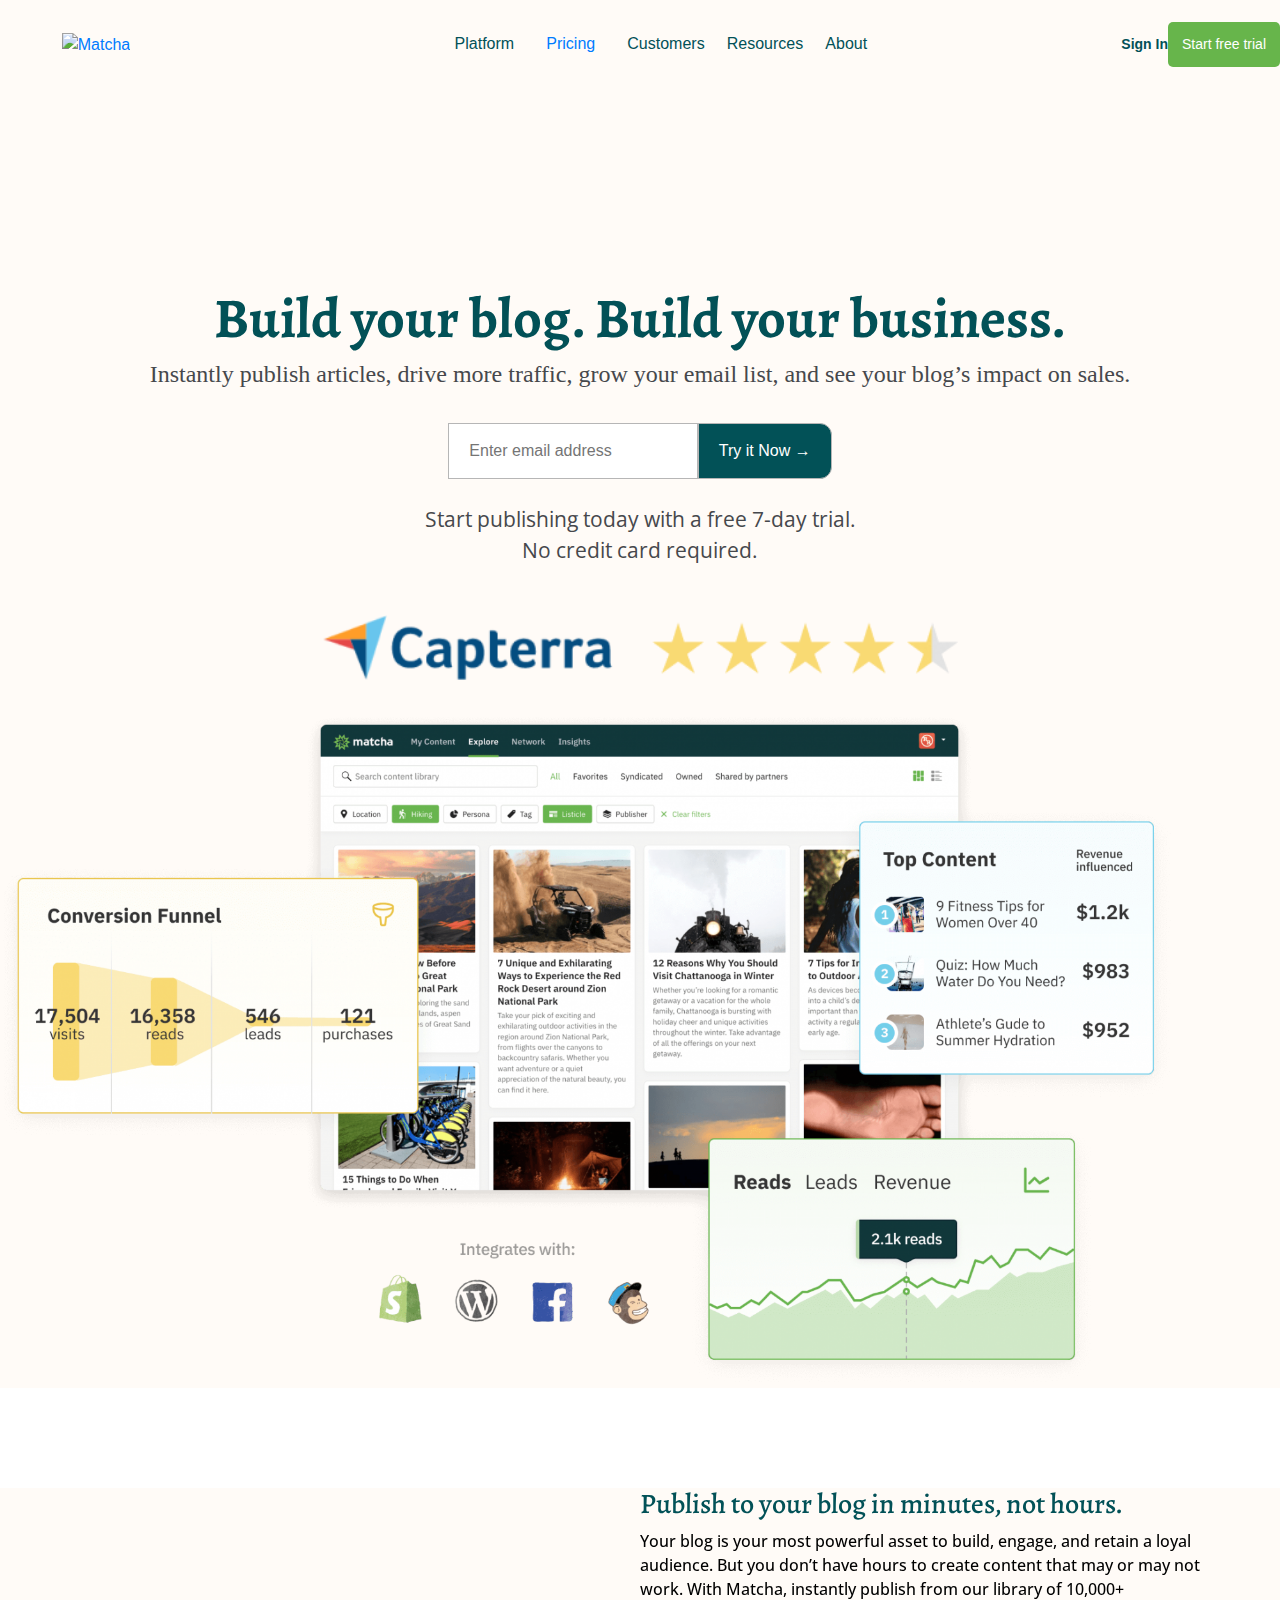
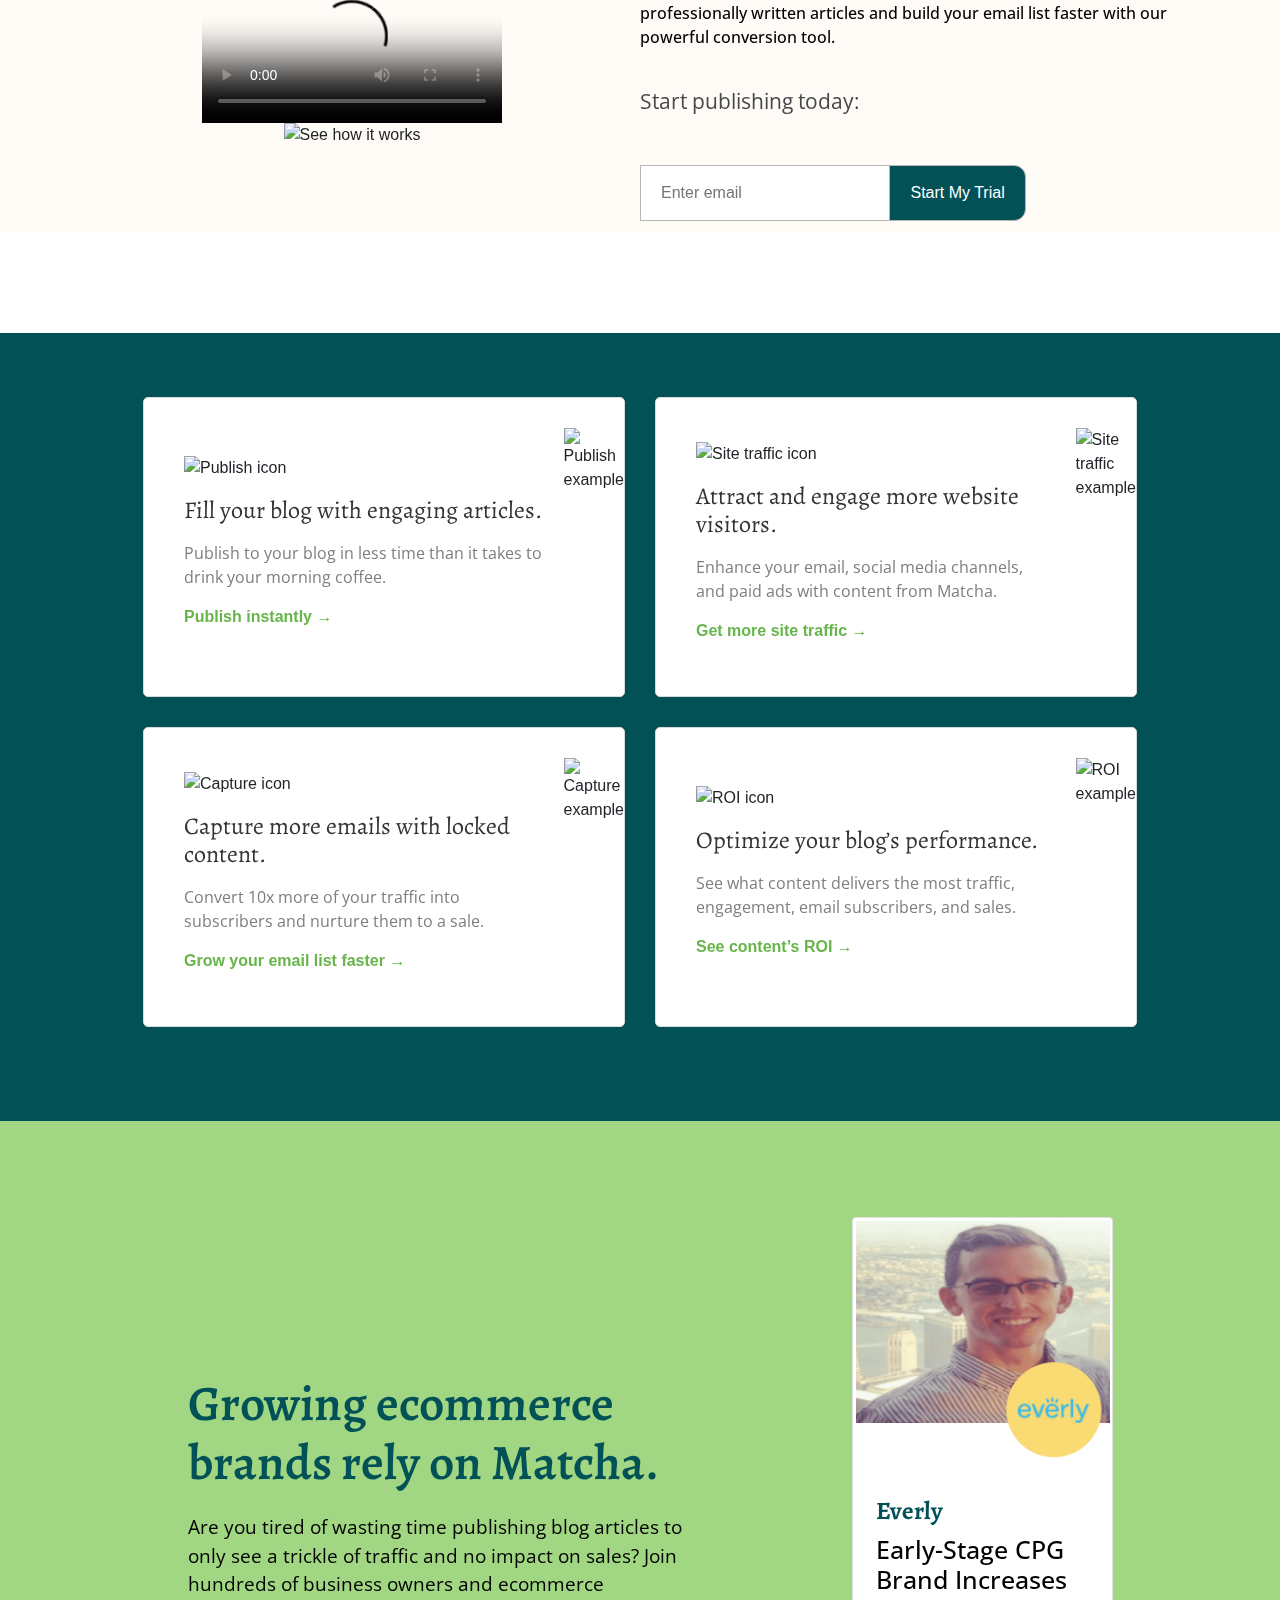
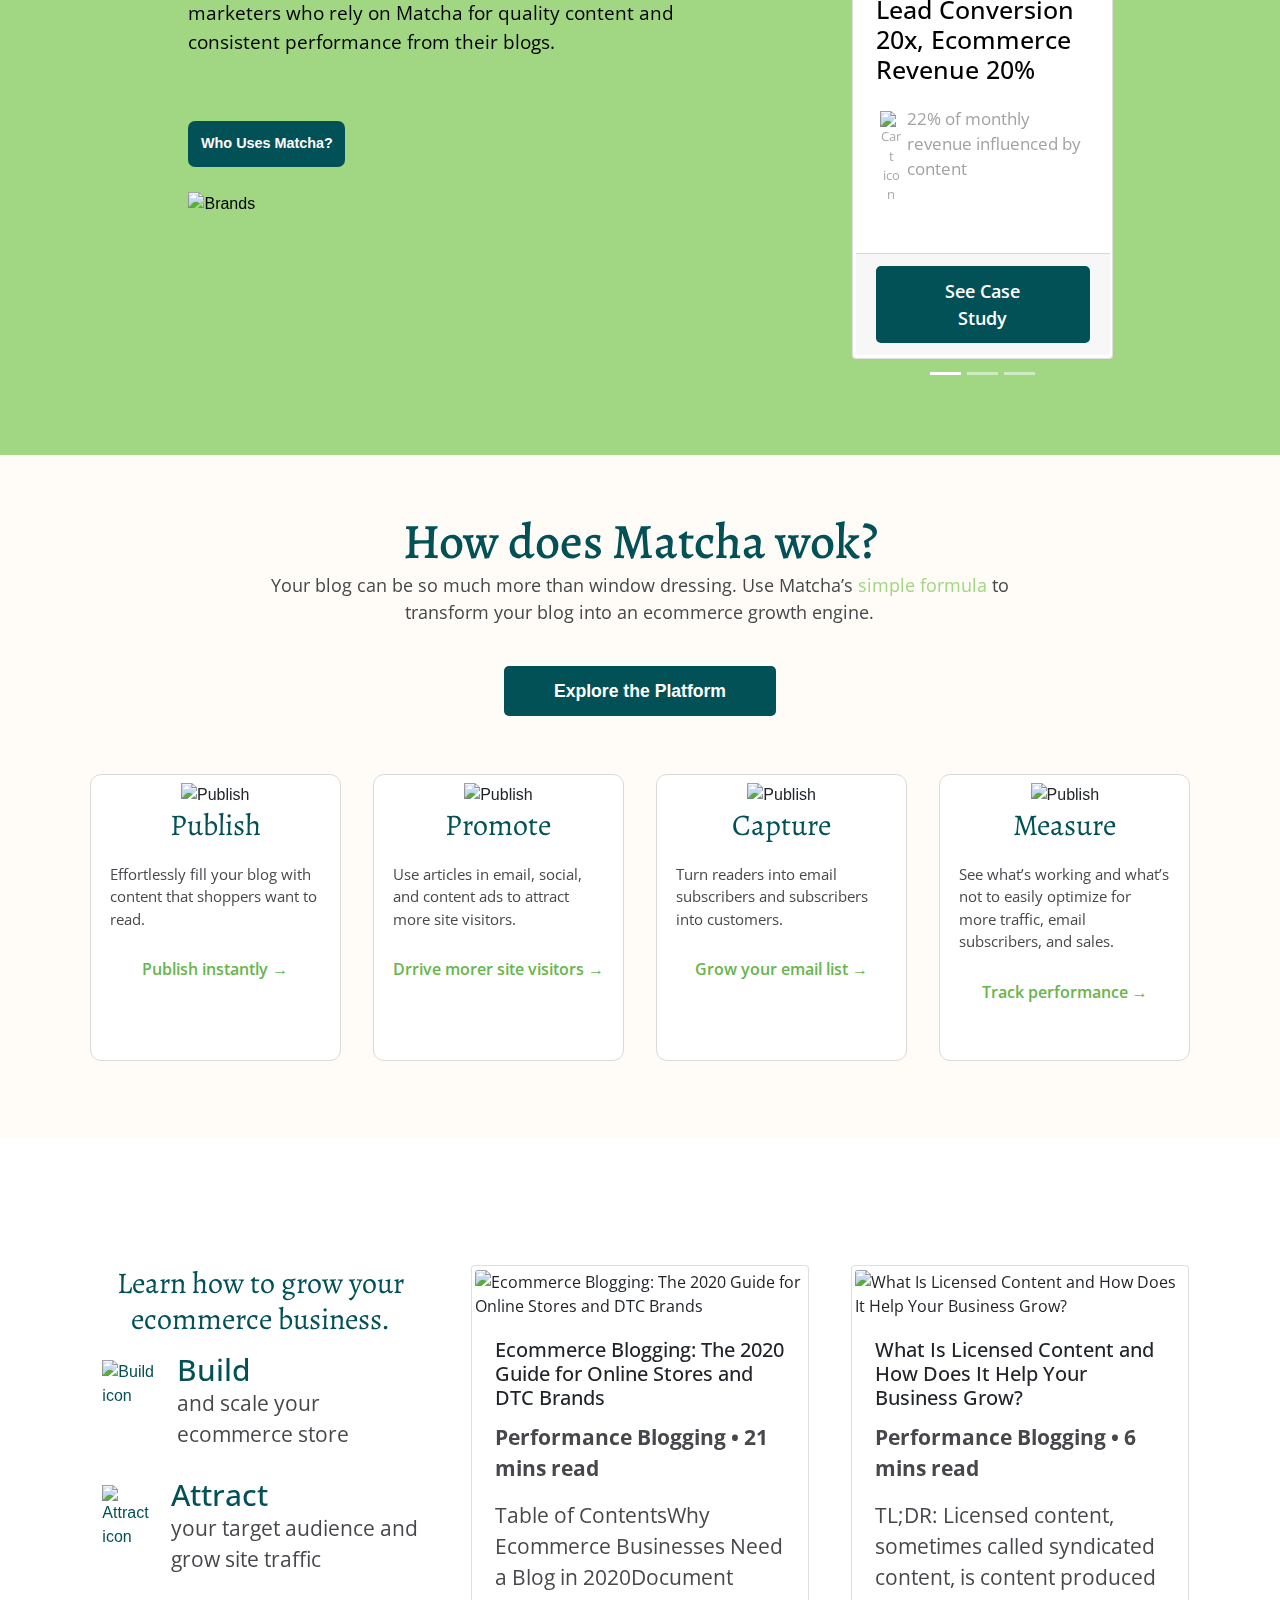
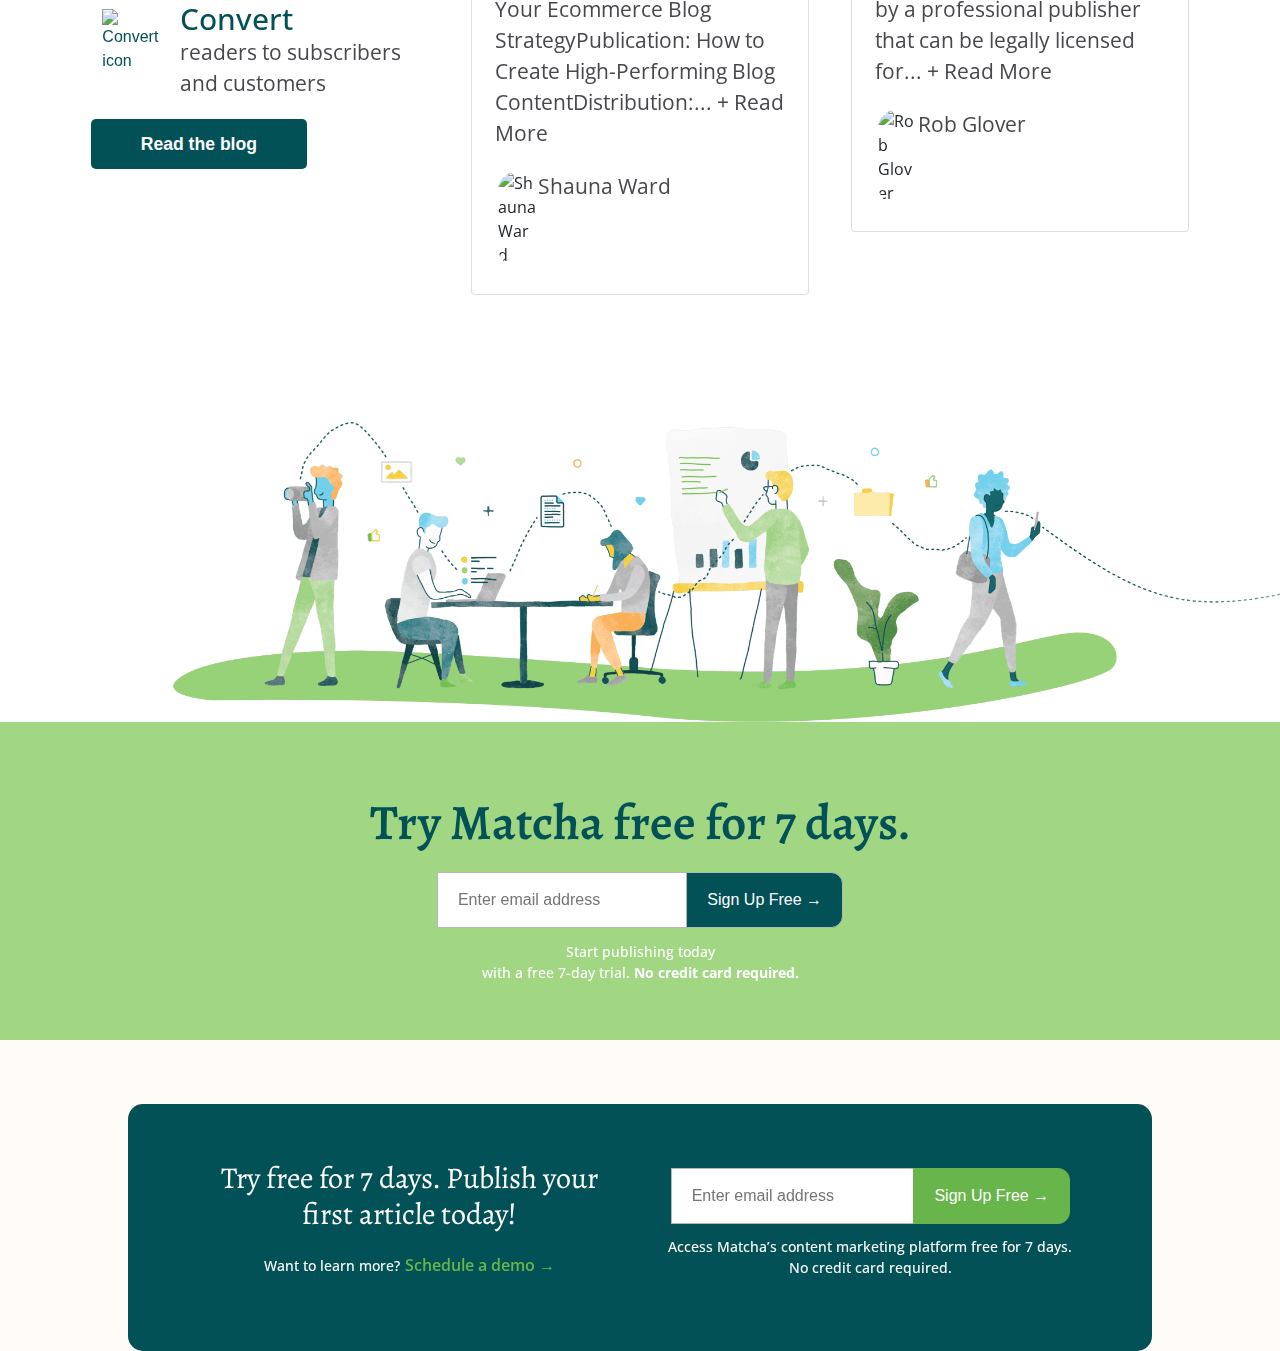
==== commit 9c9ecc01: "AGREGANDO SECCION OCHO" ====
--- a/index.html
+++ b/index.html
@@ -3,6 +3,10 @@
   <head>
     <html lang="es"/>
     <meta charset="utf-8">
+    <link rel="icon" type="image/png" src="IMG/logo.PNG" sizes="64x64">
+    <meta name="description" content="Bienvenido a Bedu Matcha.">     
+   <meta name="keywords" content="landing page Desarrollo web Bedu">
+    <meta name="author" content="Ernesto Almazan Resendiz, ernest_almazan@outlook.com" />  
     <link rel="stylesheet" type="text/css" href="/scss/output.css" />
     <link rel="stylesheet" type="text/css" href="CSS/styles.css" />
     <link rel="stylesheet" type="text/css" href="CSS/bootstrap.css" />
@@ -11,33 +15,8 @@
     <link href="https://fonts.googleapis.com/css2?family=Open+Sans&display=swap" rel="stylesheet">      
     <title>Matcha</title>
   </head>
-  <body >
+  <body>
    
-      <!-- OCULTAR BARRA
-      <section class="fixed-header"> 
-<header class="header">
-  
-  <a href="#" class="logo" >
-    <img src="http://getmatcha.com/wp-content/themes/getmatcha/img/footer_logo.svg" alt="Matcha" />
-  </a>
- 
-  <nav class="navbar">
-    <ul class="menu-item">
-      <li>Platform</li>
-      <li>Pricing</li>
-      <li>Customers</li>
-      <li>Resources</li>
-      <li>About</li>
-    </ul>
-  </nav>
-
-  <div class="actions">
-    <a>Sign In</a>
-    <button>Start free trial</button>
-  </div>
-</header>
- </section>
-    -->  
      <!-- BARRA DE NAVEGACION DE BOOTSTRAP -->
   
   <nav class=" navbar navbar-expand-lg navbar-light  fixed-top"  style="padding:0%;">
@@ -651,6 +630,40 @@
 
 </section>
 
+<section class="ocho">
+<div class="ochol">
+    
+    
+    <div class="ochocol">
+    
+       <p class="text-white n4">Try free for 7 days. Publish your first article today!</p>
+        <p><span class="tri">Want to learn more?</span> <a><span class="n7"> Schedule a demo → </span> </a></p>
+    
+    </div>
+    
+     <div class="ochocol">
+    <form class="signup-form">
+            <input type="email" class="indos" placeholder="Enter email address" >
+        <button type="submit" class="buttomdos" style="border-bottom-right-radius: 12px;                                   border-top-right-radius: 12px;">Sign Up Free →</button>
+          </form>
+          <p class="tri">
+            Access Matcha’s content marketing platform free for 7 days. No
+            credit card required.
+          </p>
+        </div>
+      </div>
+    
+    </div>
+    
+    </div>
+
+
+
+
+</section>
+
+
+
   <script
   src="app.js" type="text/javascript"></script>
   
--- a/CSS/styles.css
+++ b/CSS/styles.css
@@ -119,6 +119,19 @@
   padding: 15px 20px;
   margin-left: -5px;
 }
+
+.buttomdos
+{
+     background-color: #67b54b;
+  color: #fff;
+  border: none;
+      border: 1px solid #67b54b;
+  border-top-left-radius: 0;
+  border-bottom-left-radius: 0;
+  padding: 15px 20px;
+  margin-left: -5px;
+}
+
 
 /*barra navegacion */
 
@@ -677,6 +690,48 @@
     font-weight: 500;
 }
 
+/* SECCION OCHO*/
+.ocho
+{ 
+   
+background-color:#fffbf7;
+max-width: 100%;
+ box-sizing: border-box;
+padding-top: 5%; 
+    padding-left: 10%;
+    padding-right: 10%;
+    margin: auto;
+height: auto;
+ text-align: center;
+    justify-content: center;
+    display: flex;
+}
+
+.ochol
+{ 
+   
+background-color:#025157;
+max-width: 100%;
+ box-sizing: border-box;
+padding: 5%;  
+    margin: auto;
+height: auto;
+ text-align: center;
+    justify-content: center;
+    display: flex;
+    border-radius: 15px;
+}
+.ochocol
+{
+ max-width:45%;
+    padding: .5%;
+    margin:  0 auto;
+    height: auto;
+    
+}
+
+
+
 
 /*VERSION MOVIL*/
 
@@ -966,7 +1021,49 @@
     font-size: 14px;
     font-weight: 500;
 }
-
-}
-
-
+/* SECCION OCHO*/
+.ocho
+{ 
+   
+background-color:#fffbf7;
+max-width: 100%;
+ box-sizing: border-box;
+padding-top: 4%; 
+    padding-left: 4%;
+    padding-right: 4%;
+    margin: auto;
+height: auto;
+ text-align: center;
+    justify-content: center;
+    display: grid;
+}
+
+.ochol
+{ 
+   
+background-color:#025157;
+max-width: 100%;
+ box-sizing: border-box;
+padding: 2.5%;  
+    margin: auto;
+height: auto;
+ text-align: center;
+    justify-content: center;
+    display: grid;
+    border-radius: 15px;
+}
+.ochocol
+{
+ max-width:100%;
+    padding: 2.5%;
+    margin:  0 auto;
+    height: auto;
+    
+}
+
+
+
+
+}
+
+
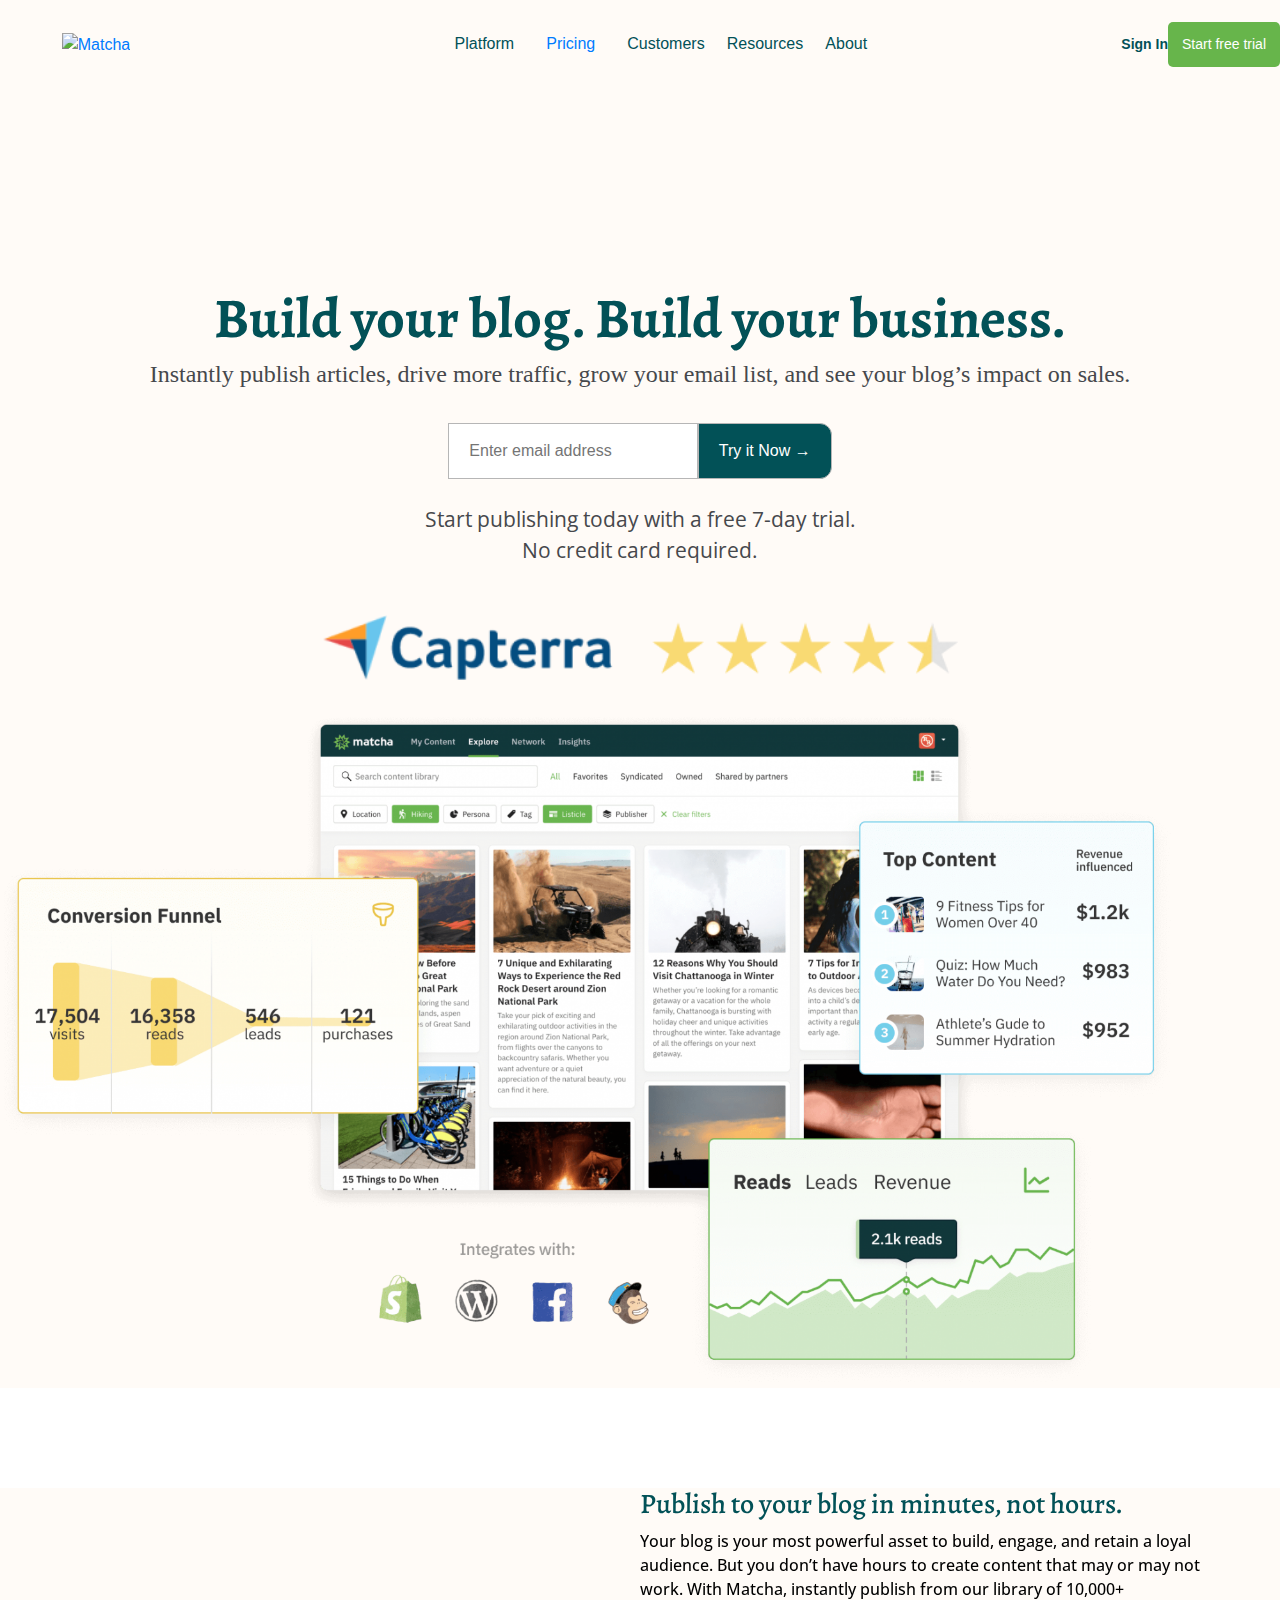
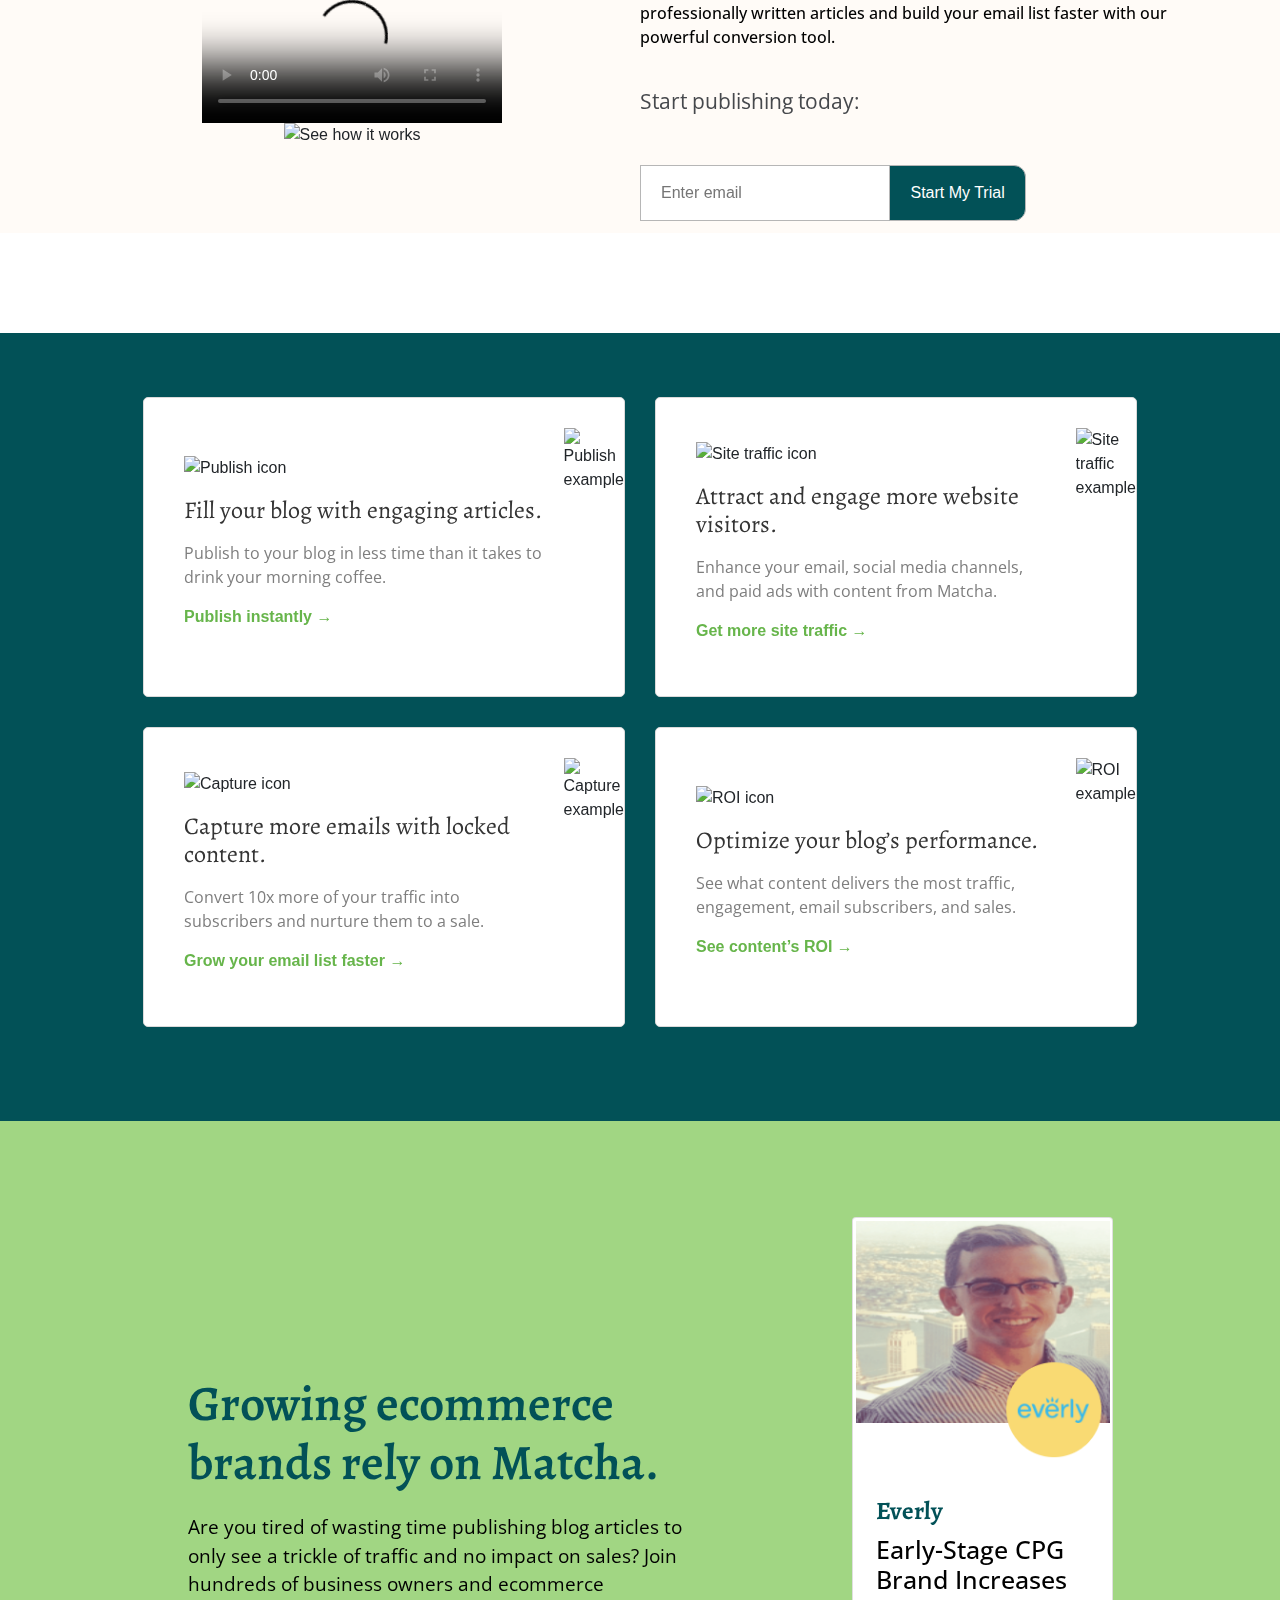
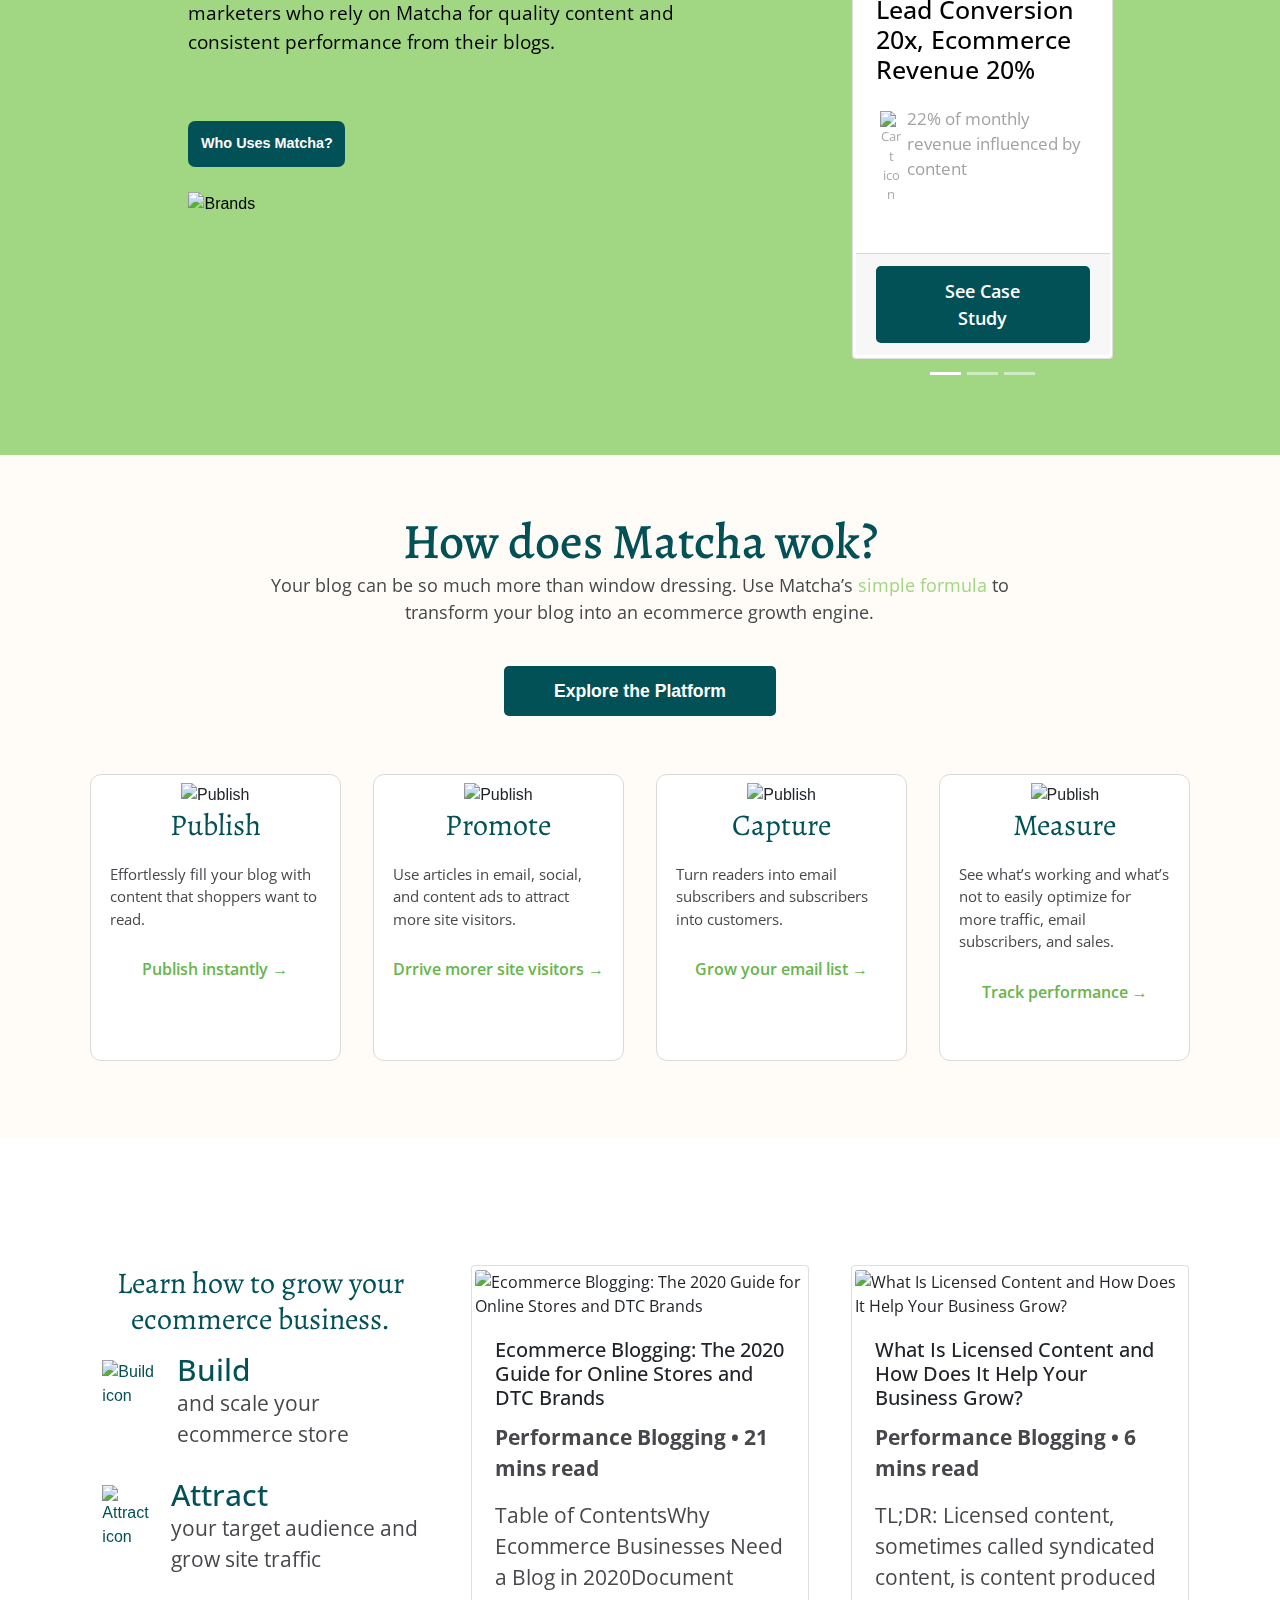
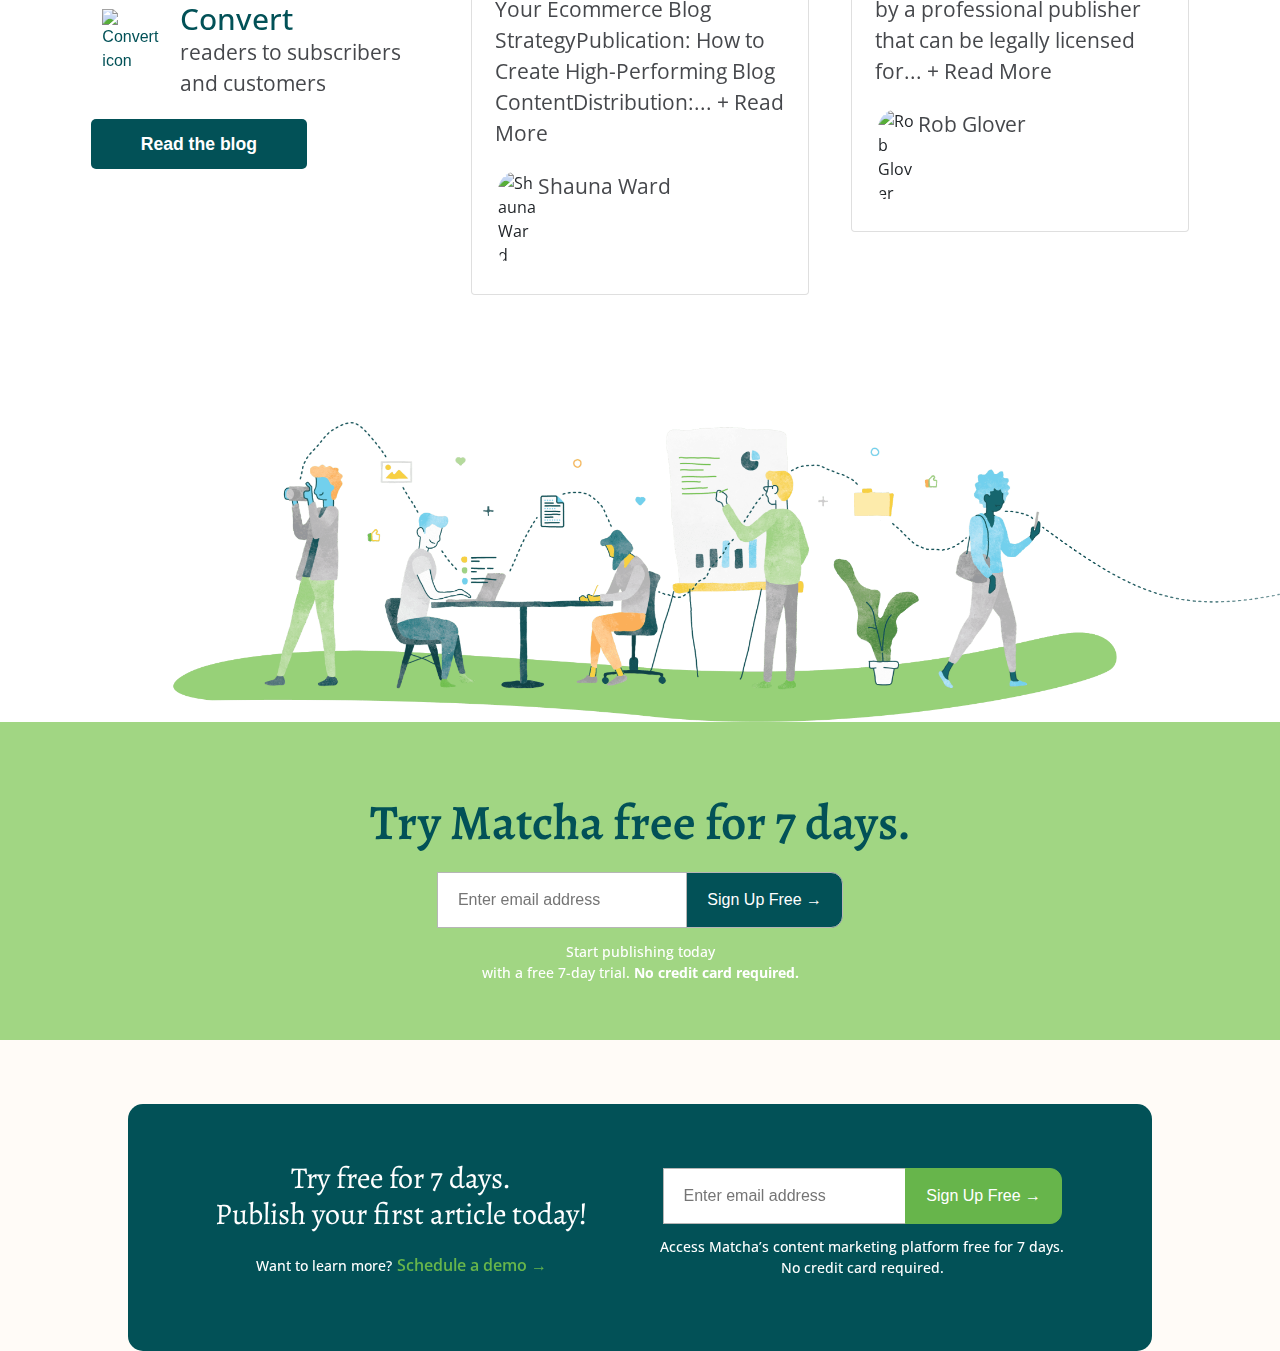
==== commit aa7ae7e1: "seccion ocho" ====
--- a/index.html
+++ b/index.html
@@ -636,7 +636,7 @@
     
     <div class="ochocol">
     
-       <p class="text-white n4">Try free for 7 days. Publish your first article today!</p>
+       <p class="text-white n4">Try free for 7 days. <br>Publish your first article today!</p>
         <p><span class="tri">Want to learn more?</span> <a><span class="n7"> Schedule a demo → </span> </a></p>
     
     </div>
